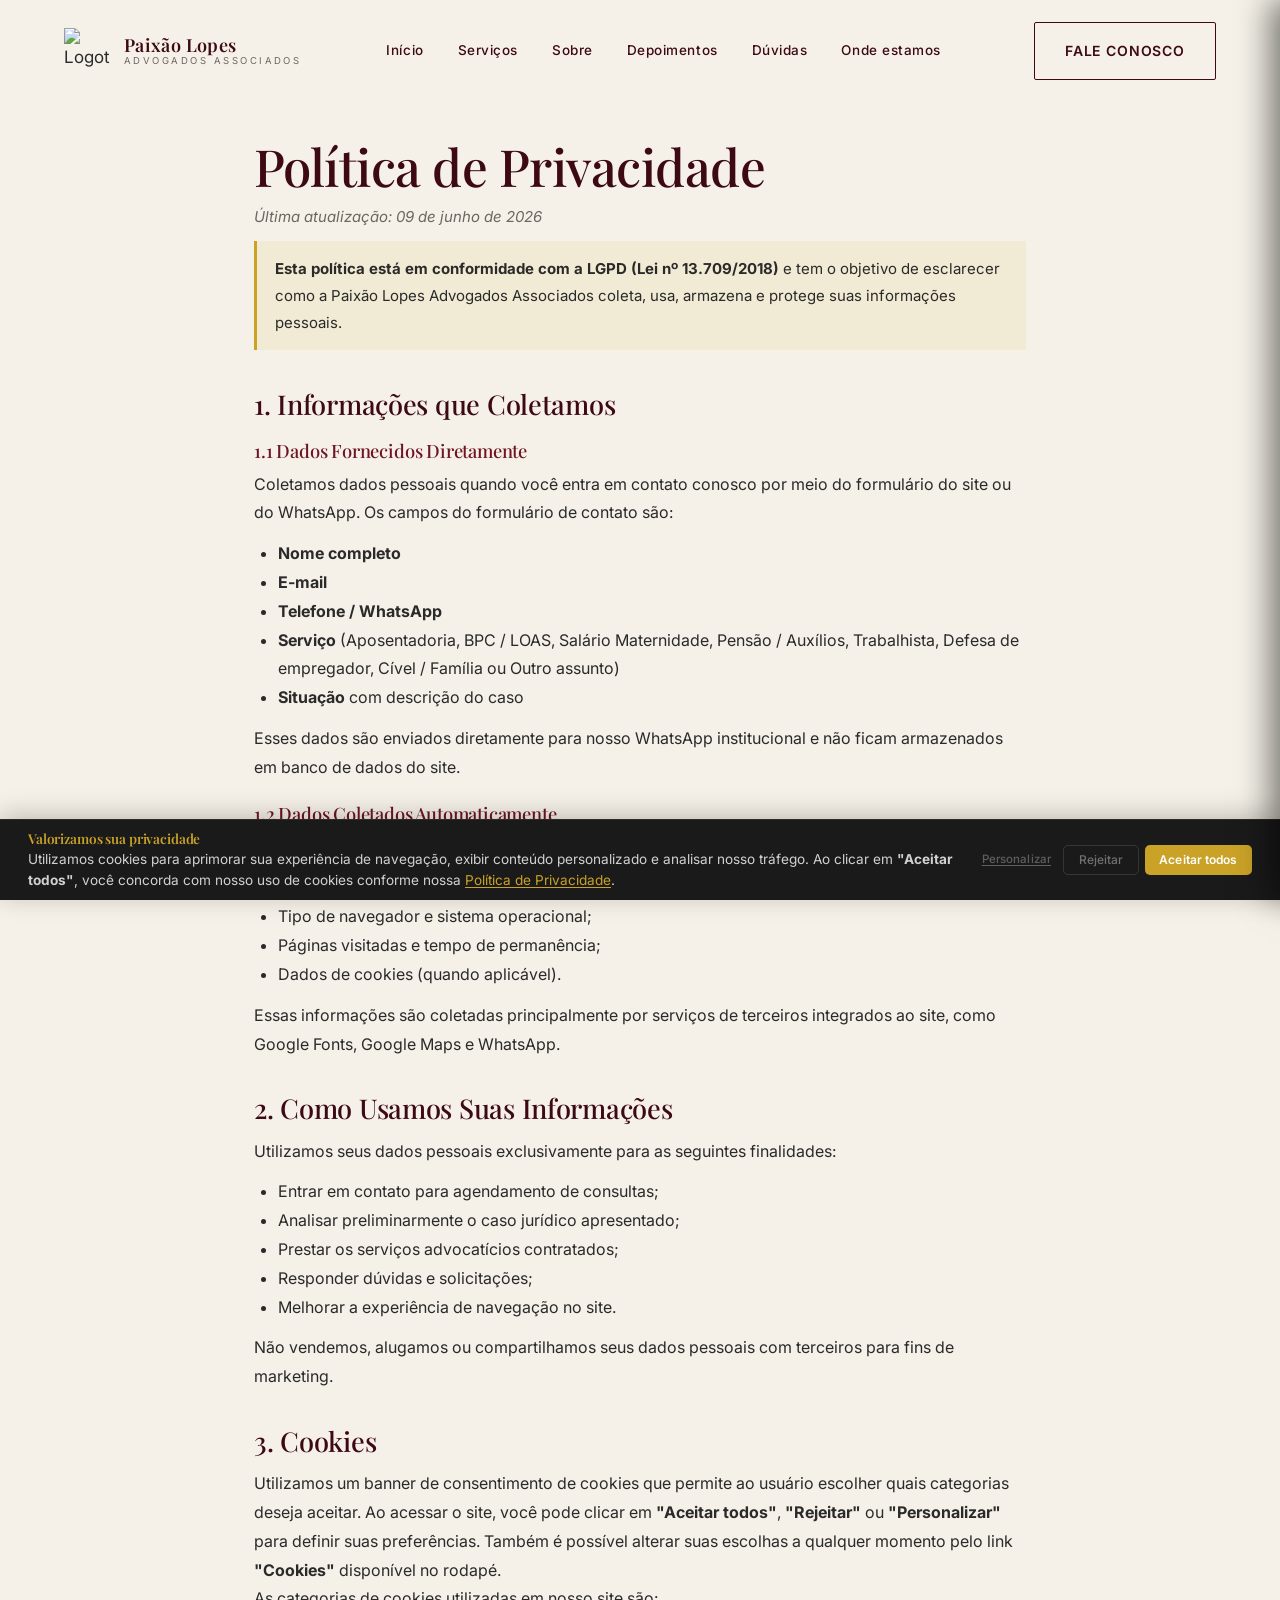
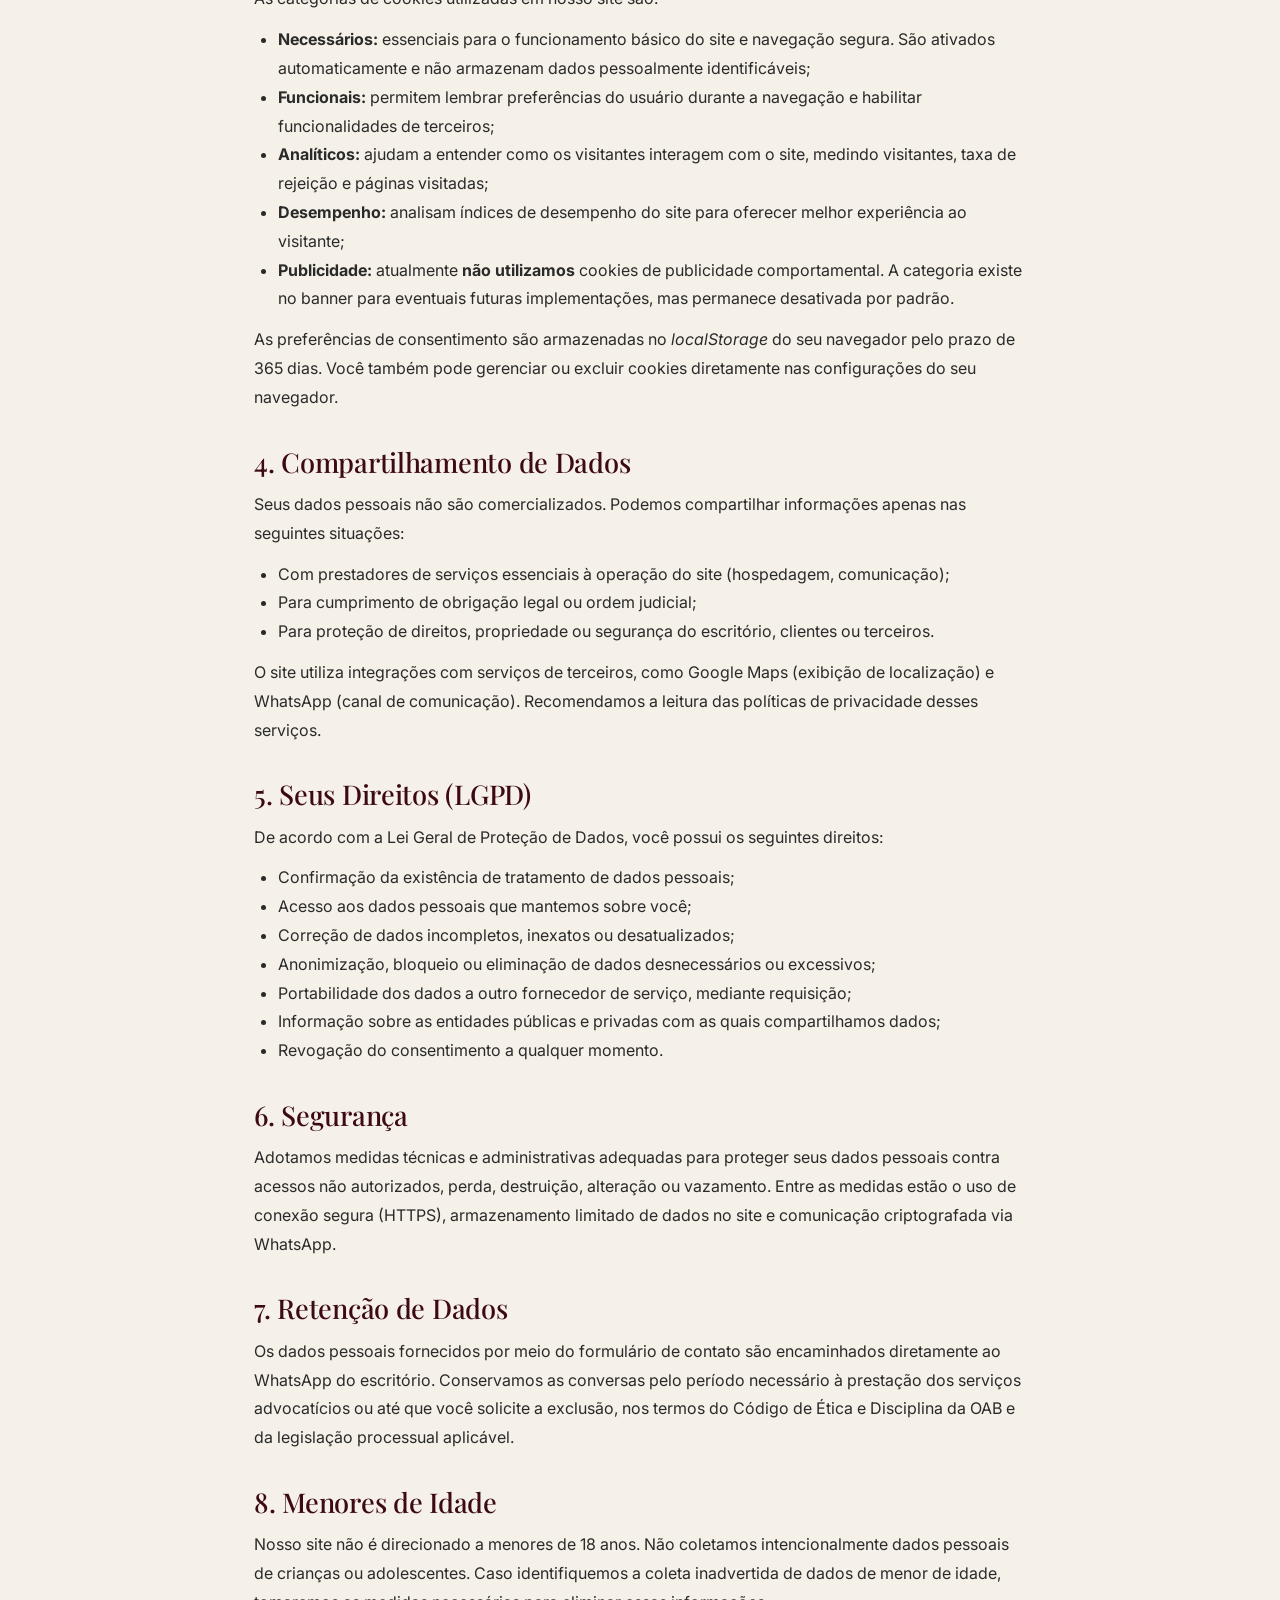
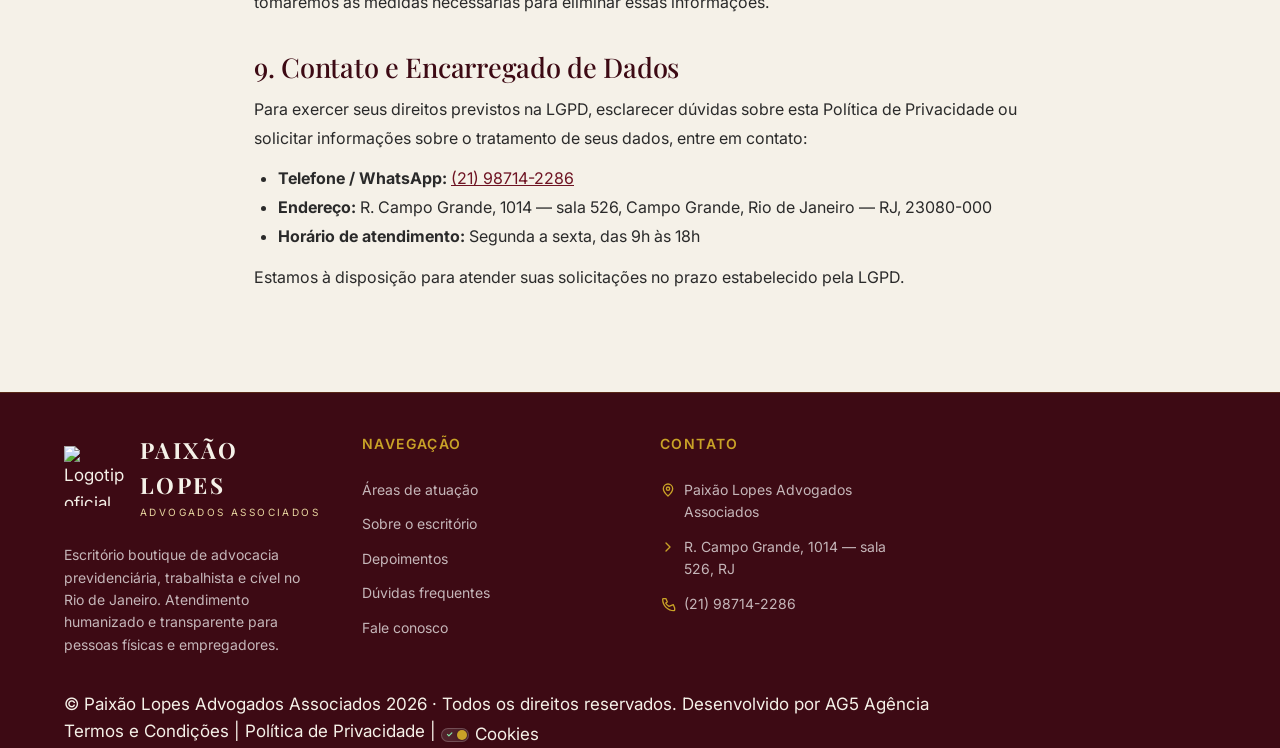
==== politica-de-privacidade.html @ 95a35651 "fix: aj" ====
<!DOCTYPE html>
<html lang="pt-BR">
<head>
<meta charset="UTF-8" />
<meta name="viewport" content="width=device-width, initial-scale=1.0" />
<title>Política de Privacidade — Paixão Lopes Advogados Associados</title>
<meta name="description" content="Política de Privacidade do site Paixão Lopes Advogados Associados. Conformidade com a LGPD." />
<link rel="icon" type="image/x-icon" href="assets/favicon-paixao-lopes-advogados.ico" />
<link rel="preconnect" href="https://fonts.googleapis.com" />
<link rel="preconnect" href="https://fonts.gstatic.com" crossorigin />
<link href="https://fonts.googleapis.com/css2?family=Playfair+Display:ital,wght@0,400;0,500;0,600;0,700;1,400;1,500;1,600&family=Inter:wght@400;500;600;700&display=swap" rel="stylesheet" />
<link rel="stylesheet" href="style.css" />
<link rel="stylesheet" href="cookie-banner.css" />
<style>
  .legal-main { max-width: 900px; margin: 140px auto 100px; padding: 0 var(--gut); }
  .legal-main h1 { font-size: clamp(2rem, 4.4vw, 3.2rem); color: var(--bordo-escuro); margin-bottom: 12px; }
  .legal-main .last-update { font-size: 15px; color: var(--grafite-50); font-style: italic; margin-bottom: 12px; display: block; }
  .legal-main .lgpd-notice { background: rgba(201,162,39,.10); border-left: 3px solid var(--ouro); padding: 14px 18px; margin-bottom: 40px; font-size: 15px; color: var(--grafite); }
  .legal-main section { margin-bottom: 36px; }
  .legal-main h2 { font-size: clamp(1.3rem, 2.4vw, 1.7rem); color: var(--bordo-escuro); margin-bottom: 14px; }
  .legal-main h3 { font-size: 1.15rem; color: var(--bordo); margin: 22px 0 10px; }
  .legal-main p, .legal-main li { font-size: 16px; line-height: 1.8; color: var(--grafite); }
  .legal-main ul { list-style: disc; padding-left: 24px; margin: 12px 0; }
  .legal-main a { color: var(--bordo); text-decoration: underline; }
  .legal-main a:hover { color: var(--ouro); }
  @media (max-width: 760px) { .legal-main { margin-top: 120px; margin-bottom: 70px; } }
</style>
</head>
<body id="topo">

<!-- ============ NAVBAR ============ -->
<header class="nav scrolled" id="nav">
  <a class="nav__brand" href="index.html#topo" aria-label="Paixão Lopes — início">
    <img src="assets/logo-paixao-lopes-advogados-desktop.webp" alt="Logotipo oficial redondo da Paixão Lopes Advogados Associados com a balança da justiça e as iniciais PL" />
    <span class="nav__brand-txt">
      <b>Paixão Lopes</b>
      <span>Advogados Associados</span>
    </span>
  </a>
  <nav class="nav__links" aria-label="Navegação principal">
    <a href="index.html#inicio">Início</a>
    <a href="index.html#servicos">Serviços</a>
    <a href="index.html#sobre">Sobre</a>
    <a href="index.html#depoimentos">Depoimentos</a>
    <a href="index.html#faq">Dúvidas</a>
    <a href="index.html#localizacao">Onde estamos</a>
  </nav>
  <a class="btn btn-outline nav__cta" href="index.html#contato">Fale conosco</a>
  <button class="nav__burger" id="burger" aria-label="Abrir menu" aria-expanded="false">
    <span></span><span></span><span></span>
  </button>
</header>

<!-- mobile panel -->
<div class="drawer-overlay" id="drawerOverlay"></div>
<div class="drawer" id="drawer">
  <div class="drawer__header">
    <div class="drawer__brand">
      <img src="assets/logo-paixao-lopes-advogados-mobile.webp" alt="Brasão oficial redondo da Paixão Lopes Advogados" />
      <span><b>Paixão Lopes</b></span>
    </div>
    <button class="drawer__close" id="drawerClose" aria-label="Fechar menu">
      <svg viewBox="0 0 24 24" width="24" height="24" fill="none" stroke="currentColor" stroke-width="2">
        <path d="M18 6 6 18M6 6l12 12" stroke-linecap="round" stroke-linejoin="round"/>
      </svg>
    </button>
  </div>
  <nav class="drawer__nav" aria-label="Navegação móvel">
    <a href="index.html#inicio">Início</a>
    <a href="index.html#servicos">Serviços</a>
    <a href="index.html#sobre">Sobre</a>
    <a href="index.html#depoimentos">Depoimentos</a>
    <a href="index.html#faq">Dúvidas</a>
    <a href="index.html#localizacao">Onde estamos</a>
    <a class="btn btn-gold drawer__cta" href="index.html#contato">Fale conosco</a>
  </nav>
</div>

<main class="legal-main">
  <h1>Política de Privacidade</h1>
  <span class="last-update">Última atualização: 09 de junho de 2026</span>
  <p class="lgpd-notice"><strong>Esta política está em conformidade com a LGPD (Lei nº 13.709/2018)</strong> e tem o objetivo de esclarecer como a Paixão Lopes Advogados Associados coleta, usa, armazena e protege suas informações pessoais.</p>

  <section>
    <h2>1. Informações que Coletamos</h2>
    <h3>1.1 Dados Fornecidos Diretamente</h3>
    <p>Coletamos dados pessoais quando você entra em contato conosco por meio do formulário do site ou do WhatsApp. Os campos do formulário de contato são:</p>
    <ul>
      <li><strong>Nome completo</strong></li>
      <li><strong>E-mail</strong></li>
      <li><strong>Telefone / WhatsApp</strong></li>
      <li><strong>Serviço</strong> (Aposentadoria, BPC / LOAS, Salário Maternidade, Pensão / Auxílios, Trabalhista, Defesa de empregador, Cível / Família ou Outro assunto)</li>
      <li><strong>Situação</strong> com descrição do caso</li>
    </ul>
    <p>Esses dados são enviados diretamente para nosso WhatsApp institucional e não ficam armazenados em banco de dados do site.</p>

    <h3>1.2 Dados Coletados Automaticamente</h3>
    <p>Durante a navegação, podem ser coletados automaticamente:</p>
    <ul>
      <li>Endereço IP;</li>
      <li>Tipo de navegador e sistema operacional;</li>
      <li>Páginas visitadas e tempo de permanência;</li>
      <li>Dados de cookies (quando aplicável).</li>
    </ul>
    <p>Essas informações são coletadas principalmente por serviços de terceiros integrados ao site, como Google Fonts, Google Maps e WhatsApp.</p>
  </section>

  <section>
    <h2>2. Como Usamos Suas Informações</h2>
    <p>Utilizamos seus dados pessoais exclusivamente para as seguintes finalidades:</p>
    <ul>
      <li>Entrar em contato para agendamento de consultas;</li>
      <li>Analisar preliminarmente o caso jurídico apresentado;</li>
      <li>Prestar os serviços advocatícios contratados;</li>
      <li>Responder dúvidas e solicitações;</li>
      <li>Melhorar a experiência de navegação no site.</li>
    </ul>
    <p>Não vendemos, alugamos ou compartilhamos seus dados pessoais com terceiros para fins de marketing.</p>
  </section>

  <section>
    <h2>3. Cookies</h2>
    <p>Utilizamos um banner de consentimento de cookies que permite ao usuário escolher quais categorias deseja aceitar. Ao acessar o site, você pode clicar em <strong>"Aceitar todos"</strong>, <strong>"Rejeitar"</strong> ou <strong>"Personalizar"</strong> para definir suas preferências. Também é possível alterar suas escolhas a qualquer momento pelo link <strong>"Cookies"</strong> disponível no rodapé.</p>
    <p>As categorias de cookies utilizadas em nosso site são:</p>
    <ul>
      <li><strong>Necessários:</strong> essenciais para o funcionamento básico do site e navegação segura. São ativados automaticamente e não armazenam dados pessoalmente identificáveis;</li>
      <li><strong>Funcionais:</strong> permitem lembrar preferências do usuário durante a navegação e habilitar funcionalidades de terceiros;</li>
      <li><strong>Analíticos:</strong> ajudam a entender como os visitantes interagem com o site, medindo visitantes, taxa de rejeição e páginas visitadas;</li>
      <li><strong>Desempenho:</strong> analisam índices de desempenho do site para oferecer melhor experiência ao visitante;</li>
      <li><strong>Publicidade:</strong> atualmente <strong>não utilizamos</strong> cookies de publicidade comportamental. A categoria existe no banner para eventuais futuras implementações, mas permanece desativada por padrão.</li>
    </ul>
    <p>As preferências de consentimento são armazenadas no <em>localStorage</em> do seu navegador pelo prazo de 365 dias. Você também pode gerenciar ou excluir cookies diretamente nas configurações do seu navegador.</p>
  </section>

  <section>
    <h2>4. Compartilhamento de Dados</h2>
    <p>Seus dados pessoais não são comercializados. Podemos compartilhar informações apenas nas seguintes situações:</p>
    <ul>
      <li>Com prestadores de serviços essenciais à operação do site (hospedagem, comunicação);</li>
      <li>Para cumprimento de obrigação legal ou ordem judicial;</li>
      <li>Para proteção de direitos, propriedade ou segurança do escritório, clientes ou terceiros.</li>
    </ul>
    <p>O site utiliza integrações com serviços de terceiros, como Google Maps (exibição de localização) e WhatsApp (canal de comunicação). Recomendamos a leitura das políticas de privacidade desses serviços.</p>
  </section>

  <section>
    <h2>5. Seus Direitos (LGPD)</h2>
    <p>De acordo com a Lei Geral de Proteção de Dados, você possui os seguintes direitos:</p>
    <ul>
      <li>Confirmação da existência de tratamento de dados pessoais;</li>
      <li>Acesso aos dados pessoais que mantemos sobre você;</li>
      <li>Correção de dados incompletos, inexatos ou desatualizados;</li>
      <li>Anonimização, bloqueio ou eliminação de dados desnecessários ou excessivos;</li>
      <li>Portabilidade dos dados a outro fornecedor de serviço, mediante requisição;</li>
      <li>Informação sobre as entidades públicas e privadas com as quais compartilhamos dados;</li>
      <li>Revogação do consentimento a qualquer momento.</li>
    </ul>
  </section>

  <section>
    <h2>6. Segurança</h2>
    <p>Adotamos medidas técnicas e administrativas adequadas para proteger seus dados pessoais contra acessos não autorizados, perda, destruição, alteração ou vazamento. Entre as medidas estão o uso de conexão segura (HTTPS), armazenamento limitado de dados no site e comunicação criptografada via WhatsApp.</p>
  </section>

  <section>
    <h2>7. Retenção de Dados</h2>
    <p>Os dados pessoais fornecidos por meio do formulário de contato são encaminhados diretamente ao WhatsApp do escritório. Conservamos as conversas pelo período necessário à prestação dos serviços advocatícios ou até que você solicite a exclusão, nos termos do Código de Ética e Disciplina da OAB e da legislação processual aplicável.</p>
  </section>

  <section>
    <h2>8. Menores de Idade</h2>
    <p>Nosso site não é direcionado a menores de 18 anos. Não coletamos intencionalmente dados pessoais de crianças ou adolescentes. Caso identifiquemos a coleta inadvertida de dados de menor de idade, tomaremos as medidas necessárias para eliminar essas informações.</p>
  </section>

  <section>
    <h2>9. Contato e Encarregado de Dados</h2>
    <p>Para exercer seus direitos previstos na LGPD, esclarecer dúvidas sobre esta Política de Privacidade ou solicitar informações sobre o tratamento de seus dados, entre em contato:</p>
    <ul>
      <li><strong>Telefone / WhatsApp:</strong> <a href="tel:+5521987142286">(21) 98714-2286</a></li>
      <li><strong>Endereço:</strong> R. Campo Grande, 1014 — sala 526, Campo Grande, Rio de Janeiro — RJ, 23080-000</li>
      <li><strong>Horário de atendimento:</strong> Segunda a sexta, das 9h às 18h</li>
    </ul>
    <p>Estamos à disposição para atender suas solicitações no prazo estabelecido pela LGPD.</p>
  </section>
</main>

<!-- ============ RODAPÉ ============ -->
<footer class="foot" id="rodape">
  <div class="wrap">
    <div class="foot__top">
      <div class="foot__about">
        <a class="foot__brand" href="https://share.google/LCn8cSXzbrbcLTiIs" target="_blank" rel="noopener">
          <img src="assets/logo-paixao-lopes-advogados-desktop.webp" alt="Logotipo oficial redondo da Paixão Lopes Advogados Associados" />
          <span><b>Paixão Lopes</b><span>Advogados Associados</span></span>
        </a>
        <p>Escritório boutique de advocacia previdenciária, trabalhista e cível no Rio de Janeiro. Atendimento humanizado e transparente para pessoas físicas e empregadores.</p>
      </div>
      <div class="foot__col">
        <h4>Navegação</h4>
        <ul>
          <li><a href="index.html#servicos">Áreas de atuação</a></li>
          <li><a href="index.html#sobre">Sobre o escritório</a></li>
          <li><a href="index.html#depoimentos">Depoimentos</a></li>
          <li><a href="index.html#faq">Dúvidas frequentes</a></li>
          <li><a href="index.html#contato">Fale conosco</a></li>
        </ul>
      </div>
      <div class="foot__col">
        <h4>Contato</h4>
        <ul>
          <li><a href="https://share.google/LCn8cSXzbrbcLTiIs" target="_blank" rel="noopener">
            <svg viewBox="0 0 24 24" fill="none" stroke="currentColor" stroke-width="2"><path d="M12 21s-7-6.4-7-11a7 7 0 0 1 14 0c0 4.6-7 11-7 11z" stroke-linejoin="round"/><circle cx="12" cy="10" r="2.5"/></svg>
            Paixão Lopes Advogados Associados</a></li>
          <li><a href="https://www.google.com/maps/dir//Paix%C3%A3o+Lopes+Advogados+Associados+-+R.+Campo+Grande,+1014+-+sala+526+-+Campo+Grande,+Rio+de+Janeiro+-+RJ,+23080-000/@-22.9015764,-43.5594576,18z" target="_blank" rel="noopener">
            <svg viewBox="0 0 24 24" fill="none" stroke="currentColor" stroke-width="2"><path d="M9 18l6-6-6-6" stroke-linecap="round" stroke-linejoin="round"/></svg>
            R. Campo Grande, 1014 — sala 526, RJ</a></li>
          <li><a href="https://wa.me/5521987142286" target="_blank" rel="noopener">
            <svg viewBox="0 0 24 24" fill="none" stroke="currentColor" stroke-width="2"><path d="M5 4h4l2 5-2.5 1.5a11 11 0 0 0 5 5L20 13l2 5v3a1 1 0 0 1-1 1A17 17 0 0 1 4 5a1 1 0 0 1 1-1z" stroke-linejoin="round"/></svg>
            (21) 98714-2286</a></li>
        </ul>
      </div>
    </div>
    <div class="foot__credits">
      <span>© Paixão Lopes Advogados Associados 2026 · Todos os direitos reservados.</span>
      <span>Desenvolvido por <a href="https://www.ag5agencia.com.br" target="_blank" rel="noopener">AG5 Agência</a></span>
    </div>
    <div class="foot__legal">
      <a href="termos-e-condicoes.html">Termos e Condições</a>
      <span>|</span>
      <a href="politica-de-privacidade.html">Política de Privacidade</a>
      <span>|</span>
      <a href="#" id="ck-prefs-link" style="text-decoration:none; color:inherit; display:inline-flex; align-items:center; gap:6px;">
        <span id="cookie-toggle" style="display:inline-flex; align-items:center; width:28px; height:14px; background:rgba(255,255,255,0.1); border-radius:10px; padding:2px; border:1px solid rgba(255,255,255,0.2); position:relative; font-size:8px; font-weight:bold;">
          <span style="color:#86EFAC; margin-left:2px;">✓</span>
          <span style="color:#FCA5A5; margin-left:auto; margin-right:2px;">✕</span>
          <span id="cookie-toggle-dot" style="position:absolute; left:15px; width:10px; height:10px; background:#C9A227; border-radius:50%; box-shadow:0 0 5px rgba(0,0,0,0.3); transition:left 0.2s ease, background 0.2s ease;"></span>
        </span>
        Cookies
      </a>
    </div>
  </div>
</footer>


<!-- ========== BANNER DE ACEITE ========== -->
<div id="ck-banner" class="ck-banner" role="dialog" aria-modal="true" aria-label="Aviso de cookies" aria-live="polite" aria-hidden="true">
    <div class="ck-banner__inner">
        <div class="ck-banner__content">
            <h2 class="ck-banner__title">Valorizamos sua privacidade</h2>
            <p class="ck-banner__text">
                Utilizamos cookies para aprimorar sua experiência de navegação, exibir conteúdo
                personalizado e analisar nosso tráfego. Ao clicar em <strong>"Aceitar todos"</strong>,
                você concorda com nosso uso de cookies conforme nossa
                <a href="politica-de-privacidade.html" class="ck-banner__link">Política de Privacidade</a>.
            </p>
        </div>
        <div class="ck-banner__actions">
            <button id="ck-customize" class="ck-btn ck-btn--ghost">Personalizar</button>
            <button id="ck-reject" class="ck-btn ck-btn--outline">Rejeitar</button>
            <button id="ck-accept-all" class="ck-btn ck-btn--primary">Aceitar todos</button>
        </div>
    </div>
</div>

<!-- ========== MODAL DE PERSONALIZAÇÃO ========== -->
<div id="ck-modal" class="ck-modal" role="dialog" aria-modal="true" aria-label="Personalizar preferências de cookies" aria-hidden="true">
    <div class="ck-modal__overlay" id="ck-modal-overlay"></div>
    <div class="ck-modal__box">
        <div class="ck-modal__header">
            <h2 class="ck-modal__title">Personalizar preferências de consentimento</h2>
            <button class="ck-modal__close" id="ck-modal-close" aria-label="Fechar modal">
                <svg width="18" height="18" viewBox="0 0 24 24" fill="none" aria-hidden="true">
                    <path d="M18 6L6 18M6 6l12 12" stroke="currentColor" stroke-width="2" stroke-linecap="round" stroke-linejoin="round" />
                </svg>
            </button>
        </div>
        <div class="ck-modal__body">
            <p class="ck-modal__intro">
                Utilizamos cookies para ajudar você a navegar com eficiência e executar certas funções.
                Os cookies classificados como <strong>"Necessário"</strong> são essenciais para o
                funcionamento básico do site e não podem ser desativados.
            </p>
            <div class="ck-category"><div class="ck-category__header"><div class="ck-category__info"><h3 class="ck-category__name">Necessário</h3><p class="ck-category__desc">Essenciais para o funcionamento do site. Não armazenam dados pessoalmente identificáveis.</p></div><span class="ck-category__badge">Sempre ativo</span></div></div>
            <div class="ck-category"><div class="ck-category__header"><div class="ck-category__info"><h3 class="ck-category__name">Funcional</h3><p class="ck-category__desc">Ajudam a executar funcionalidades como compartilhamento em mídia social e recursos de terceiros.</p></div><label class="ck-toggle" aria-label="Ativar cookies funcionais"><input type="checkbox" id="ck-functional" name="functional"><span class="ck-toggle__slider"></span></label></div></div>
            <div class="ck-category"><div class="ck-category__header"><div class="ck-category__info"><h3 class="ck-category__name">Analítico</h3><p class="ck-category__desc">Usados para entender como os visitantes interagem com o site.</p></div><label class="ck-toggle" aria-label="Ativar cookies analíticos"><input type="checkbox" id="ck-analytics" name="analytics"><span class="ck-toggle__slider"></span></label></div></div>
            <div class="ck-category"><div class="ck-category__header"><div class="ck-category__info"><h3 class="ck-category__name">Desempenho</h3><p class="ck-category__desc">Analisam índices de desempenho do site para oferecer melhor experiência ao visitante.</p></div><label class="ck-toggle" aria-label="Ativar cookies de desempenho"><input type="checkbox" id="ck-performance" name="performance"><span class="ck-toggle__slider"></span></label></div></div>
            <div class="ck-category"><div class="ck-category__header"><div class="ck-category__info"><h3 class="ck-category__name">Publicidade</h3><p class="ck-category__desc">Entregam anúncios personalizados com base nas páginas visitadas anteriormente.</p></div><label class="ck-toggle" aria-label="Ativar cookies de publicidade"><input type="checkbox" id="ck-advertising" name="advertising"><span class="ck-toggle__slider"></span></label></div></div>
        </div>
        <div class="ck-modal__footer">
            <button id="ck-modal-reject" class="ck-btn ck-btn--outline">Rejeitar</button>
            <button id="ck-modal-save" class="ck-btn ck-btn--ghost">Salvar Preferências</button>
            <button id="ck-modal-accept-all" class="ck-btn ck-btn--primary">Aceitar todos</button>
        </div>
    </div>
</div>
<button id="ck-prefs-btn" class="ck-prefs-btn" aria-label="Preferências de cookies" style="display:none;">Cookies</button>
<script src="script.js"></script>
<script src="cookie-banner.js" defer></script>
</body>
</html>
---- style.css ----
/* ============================================================
   PAIXÃO LOPES ADVOGADOS ASSOCIADOS
   Editorial Heráldico Jurídico — sistema visual
   ============================================================ */

:root {
  /* — Cores da marca (derivadas da logo) — */
  --bordo:        #6E1423;
  --bordo-escuro: #3D0A14;
  --bordo-2:      #561019;
  --ouro:         #C9A227;
  --ouro-claro:   #E8D6A0;
  --champagne:    #EFE3BF;
  --marfim:       #F5F1E8;
  --marfim-2:     #FBF8F1;
  --grafite:      #2A2A2A;
  --grafite-50:   #6b6760;

  /* — Tipografia — */
  --serif: "Playfair Display", Georgia, "Times New Roman", serif;
  --sans:  "Inter", system-ui, -apple-system, sans-serif;

  /* — Espaçamento — */
  --sp-1: 8px;
  --sp-2: 16px;
  --sp-3: 24px;
  --sp-4: 40px;
  --sp-5: 64px;
  --sp-6: 96px;
  --sp-7: 140px;

  --maxw: 1280px;
  --gut: clamp(20px, 5vw, 72px);

  --ease: cubic-bezier(0.16, 1, 0.3, 1);
  --ease-2: cubic-bezier(0.25, 0.46, 0.45, 0.94);

  --radius: 2px;
}

/* ============================================================
   RESET
   ============================================================ */
*, *::before, *::after { box-sizing: border-box; }
* { margin: 0; padding: 0; }
html { scroll-behavior: smooth; -webkit-text-size-adjust: 100%; }
@media (prefers-reduced-motion: reduce) {
  html { scroll-behavior: auto; }
  *, *::before, *::after {
    animation-duration: .001ms !important;
    animation-iteration-count: 1 !important;
    transition-duration: .001ms !important;
  }
}

body {
  font-family: var(--sans);
  background: var(--marfim);
  color: var(--grafite);
  line-height: 1.6;
  font-size: 17px;
  -webkit-font-smoothing: antialiased;
  text-rendering: optimizeLegibility;
  overflow-x: hidden;
}

img { display: block; max-width: 100%; }
a { color: inherit; text-decoration: none; }
button { font-family: inherit; cursor: pointer; border: none; background: none; }
ul { list-style: none; }

/* ============================================================
   HELPERS
   ============================================================ */
.wrap { width: 100%; max-width: var(--maxw); margin: 0 auto; padding-inline: var(--gut); }

.eyebrow {
  font-family: var(--sans);
  font-size: 12.5px;
  font-weight: 600;
  letter-spacing: .28em;
  text-transform: uppercase;
  color: var(--ouro);
  display: inline-flex;
  align-items: center;
  gap: 14px;
}
.eyebrow::before {
  content: "";
  width: 34px; height: 1px;
  background: var(--ouro);
  display: inline-block;
}
.eyebrow.center::before { display: none; }

h1, h2, h3 { font-family: var(--serif); font-weight: 500; line-height: 1.04; letter-spacing: -0.01em; }

.section-title {
  font-size: clamp(2.1rem, 5vw, 3.6rem);
  line-height: 1.06;
  color: var(--bordo-escuro);
  text-wrap: balance;
}
.section-title em { font-style: italic; color: var(--bordo); }

/* gold hairline divider */
.rule { height: 1px; background: linear-gradient(90deg, var(--ouro), transparent); width: 100%; }

/* reveal animation base */
.reveal { opacity: 0; transform: translateY(34px); transition: opacity .8s var(--ease), transform .8s var(--ease); will-change: transform, opacity; }
.reveal.in { opacity: 1; transform: none; }
.reveal.d1 { transition-delay: .08s; }
.reveal.d2 { transition-delay: .16s; }
.reveal.d3 { transition-delay: .24s; }
.reveal.d4 { transition-delay: .32s; }

/* ============================================================
   BUTTONS
   ============================================================ */
.btn {
  display: inline-flex; align-items: center; gap: 10px;
  font-family: var(--sans); font-size: 14px; font-weight: 600;
  letter-spacing: .06em; text-transform: uppercase;
  padding: 17px 30px;
  border-radius: var(--radius);
  transition: transform .35s var(--ease), background .35s var(--ease), color .35s var(--ease), box-shadow .35s var(--ease);
  position: relative;
}
.btn svg { width: 16px; height: 16px; flex: none; }
.btn-primary { background: var(--bordo); color: var(--marfim); box-shadow: 0 10px 28px -16px rgba(110,20,35,.7); }
.btn-primary:hover { background: var(--bordo-escuro); transform: translateY(-3px); box-shadow: 0 18px 38px -16px rgba(110,20,35,.8); }
.btn-gold { background: var(--ouro); color: var(--bordo-escuro); }
.btn-gold:hover { background: var(--ouro-claro); transform: translateY(-3px); }
.btn-outline { border: 1px solid currentColor; color: var(--bordo-escuro); }
.btn-outline:hover { background: var(--bordo-escuro); color: var(--marfim); border-color: var(--bordo-escuro); transform: translateY(-3px); }
.btn-ghost-light { border: 1px solid rgba(245,241,232,.4); color: var(--marfim); }
.btn-ghost-light:hover { background: var(--marfim); color: var(--bordo-escuro); transform: translateY(-3px); }
.btn-wa { background: #1faa55; color: #fff; }
.btn-wa:hover { background: #17924a; transform: translateY(-3px); }

/* ============================================================
   NAVBAR
   ============================================================ */
.nav {
  position: fixed; inset: 0 0 auto 0; z-index: 100;
  display: flex; align-items: center; justify-content: space-between;
  padding: 22px var(--gut);
  transition: background .45s var(--ease), padding .45s var(--ease), box-shadow .45s var(--ease);
}
.nav.scrolled {
  background: rgba(61,10,20,.96);
  backdrop-filter: blur(10px);
  padding: 14px var(--gut);
  box-shadow: 0 12px 40px -22px rgba(0,0,0,.8);
}
.nav__brand { display: flex; align-items: center; gap: 14px; z-index: 2; }
.nav__brand img { width: 46px; height: 46px; transition: width .4s var(--ease), height .4s var(--ease); }
.nav.scrolled .nav__brand img { width: 40px; height: 40px; }
.nav__brand-txt { display: flex; flex-direction: column; line-height: 1.1; }
.nav__brand-txt b { font-family: var(--serif); font-size: 18px; font-weight: 600; letter-spacing: .02em; color: var(--bordo-escuro); transition: color .45s; }
.nav__brand-txt span { font-size: 9.5px; letter-spacing: .26em; text-transform: uppercase; color: var(--grafite-50); transition: color .45s; }
.nav.scrolled .nav__brand-txt b { color: var(--marfim); }
.nav.scrolled .nav__brand-txt span { color: var(--ouro-claro); }

.nav__links { display: flex; align-items: center; gap: 34px; }
.nav__links a {
  font-size: 13.5px; font-weight: 500; letter-spacing: .04em;
  color: var(--bordo-escuro); position: relative; padding: 4px 0;
  transition: color .4s;
}
.nav.scrolled .nav__links a { color: var(--marfim); }
.nav__links a::after {
  content: ""; position: absolute; left: 0; bottom: 0; height: 1.5px; width: 0;
  background: var(--ouro); transition: width .4s var(--ease);
}
.nav__links a:hover::after, .nav__links a.active::after { width: 100%; }
.nav__links a:hover { color: var(--ouro); }
.nav.scrolled .nav__links a:hover { color: var(--ouro); }

.nav__cta { margin-left: 8px; }
.nav.scrolled .btn-outline { color: var(--marfim); }

.nav__burger { display: none; flex-direction: column; gap: 5px; z-index: 2; width: 34px; height: 34px; align-items: center; justify-content: center; }
.nav__burger span { width: 24px; height: 2px; background: var(--bordo-escuro); transition: all .35s var(--ease); }
.nav.scrolled .nav__burger span { background: var(--marfim); }
.nav.menu-open .nav__burger span { background: var(--marfim); }
.nav.menu-open .nav__burger span:nth-child(1) { transform: translateY(7px) rotate(45deg); }
.nav.menu-open .nav__burger span:nth-child(2) { opacity: 0; }
.nav.menu-open .nav__burger span:nth-child(3) { transform: translateY(-7px) rotate(-45deg); }

/* ============================================================
   HERO — Editorial
   ============================================================ */
.hero {
  position: relative; min-height: 100svh;
  display: flex; flex-direction: column; justify-content: center;
  padding: 120px var(--gut) 90px;
  background:
    radial-gradient(1100px 700px at 88% -5%, rgba(201,162,39,.10), transparent 60%),
    var(--marfim);
  overflow: hidden;
}
.hero__grain { position: absolute; inset: 0; pointer-events: none; opacity: .5;
  background-image: url("data:image/svg+xml,%3Csvg xmlns='http://www.w3.org/2000/svg' width='160' height='160'%3E%3Cfilter id='n'%3E%3CfeTurbulence type='fractalNoise' baseFrequency='.85' numOctaves='2'/%3E%3C/filter%3E%3Crect width='100%25' height='100%25' filter='url(%23n)' opacity='.035'/%3E%3C/svg%3E"); }
.hero__seal {
  position: absolute; right: clamp(20px, 6vw, 80px); top: 52%; transform: translateY(-50%);
  width: clamp(220px, 32vw, 420px); aspect-ratio: 1; opacity: .96;
  filter: drop-shadow(0 40px 80px rgba(61,10,20,.35));
  pointer-events: none;
}
.hero__seal img { width: 100%; }
.hero__seal-ring { position: absolute; inset: -6%; border: 1px solid rgba(201,162,39,.45); border-radius: 50%; }
.hero__seal-ring.r2 { inset: -13%; border-color: rgba(201,162,39,.22); }

.hero__inner { position: relative; z-index: 3; max-width: 900px; }
.hero__kicker { margin-bottom: 22px; }
.hero h1 {
  font-size: clamp(3rem, 6.6vw, 7.4rem);
  line-height: 1.03;
  color: var(--bordo-escuro);
  letter-spacing: -0.02em;
}
.hero h1 .line { display: block; overflow: hidden; }
.hero h1 .line > span { display: block; transform: translateY(105%); transition: transform 0.9s var(--ease); }
.hero.loaded h1 .line > span { transform: translateY(0); }
.hero h1 .line:nth-child(2) > span { transition-delay: .12s; }
.hero h1 .line:nth-child(3) > span { transition-delay: .24s; }
.hero h1 em { font-style: italic; color: var(--bordo); position: relative; }
.hero h1 .accent { color: var(--ouro); }

.hero__sub {
  max-width: 560px; margin-top: 24px; font-size: 17.5px; line-height: 1.55; color: var(--grafite);
  opacity: 0; transform: translateY(20px); transition: all .8s var(--ease) .5s;
}
.hero.loaded .hero__sub { opacity: 1; transform: none; }
.hero__actions { display: flex; flex-wrap: wrap; gap: 14px; margin-top: 30px;
  opacity: 0; transform: translateY(20px); transition: all .8s var(--ease) .62s; }
.hero.loaded .hero__actions { opacity: 1; transform: none; }

.hero__meta {
  position: absolute; left: var(--gut); bottom: 28px; z-index: 3;
  display: flex; align-items: center; gap: 26px; flex-wrap: wrap;
  opacity: 0; transition: opacity 1s var(--ease) .9s;
}
.hero.loaded .hero__meta { opacity: 1; }
.hero__meta .stars { color: var(--ouro); letter-spacing: 2px; font-size: 14px; }
.hero__meta small { font-size: 12.5px; letter-spacing: .04em; color: var(--grafite-50); }
.hero__meta b { color: var(--bordo-escuro); }
.hero__scroll { display: flex; align-items: center; gap: 10px; font-size: 11px; letter-spacing: .24em; text-transform: uppercase; color: var(--grafite-50); }
.hero__scroll i { width: 1px; height: 30px; background: var(--ouro); display: block; transform-origin: top; animation: scrolldown 1.9s var(--ease) infinite; }
@keyframes scrolldown { 0% { transform: scaleY(0); } 40% { transform: scaleY(1); } 100% { transform: scaleY(0); transform-origin: bottom; } }

/* ============================================================
   MARQUEE
   ============================================================ */
.marquee { background: var(--bordo-escuro); color: var(--marfim); overflow: hidden; padding: 20px 0; border-block: 1px solid rgba(201,162,39,.25); }
.marquee__track { display: flex; gap: 0; width: max-content; animation: marquee 32s linear infinite; }
.marquee:hover .marquee__track { animation-play-state: paused; }
.marquee__track span { font-family: var(--serif); font-style: italic; font-size: clamp(1.2rem, 2.4vw, 1.9rem); padding: 0 30px; display: inline-flex; align-items: center; gap: 60px; }
.marquee__track span::after { content: "✦"; color: var(--ouro); font-style: normal; font-size: .7em; }
@keyframes marquee { to { transform: translateX(-50%); } }

/* ============================================================
   IMPACTO
   ============================================================ */
.impacto { background: var(--bordo); color: var(--marfim); padding: clamp(80px, 11vw, 150px) 0; position: relative; overflow: hidden; }
.impacto::before { content: ""; position: absolute; inset: 0; background: radial-gradient(800px 500px at 15% 120%, rgba(201,162,39,.16), transparent 60%); }
.impacto__big-quote { position: absolute; top: -.2em; left: -2vw; font-family: var(--serif); font-size: 30vw; line-height: 1; color: rgba(201,162,39,.07); pointer-events: none; }
.impacto .wrap { position: relative; }
.impacto__grid { display: grid; grid-template-columns: 1fr; gap: 40px; max-width: 1000px; }
.impacto h2 { font-size: clamp(2rem, 4.6vw, 3.7rem); line-height: 1.08; color: var(--marfim); text-wrap: balance; }
.impacto h2 em { color: var(--ouro-claro); font-style: italic; }
.impacto__lead { font-size: 19px; max-width: 620px; color: rgba(245,241,232,.82); }
.impacto__cols { display: grid; grid-template-columns: repeat(3, 1fr); gap: 30px; margin-top: 30px; border-top: 1px solid rgba(201,162,39,.3); padding-top: 44px; }
.impacto__cols .item h4 { font-family: var(--sans); font-size: 13px; font-weight: 700; letter-spacing: .14em; text-transform: uppercase; color: var(--ouro); margin-bottom: 12px; }
.impacto__cols .item p { font-size: 15.5px; color: rgba(245,241,232,.8); }

/* ============================================================
   SERVIÇOS — Numeração grande
   ============================================================ */
.servicos { padding: clamp(80px, 11vw, 150px) 0; background: var(--marfim); }
.servicos__head { display: flex; justify-content: space-between; align-items: flex-end; gap: 40px; flex-wrap: wrap; margin-bottom: 30px; }
.servicos__head p { max-width: 420px; color: var(--grafite-50); }

.svc-tabs { display: flex; flex-wrap: wrap; gap: 8px; margin: 36px 0 12px; }
.svc-tab {
  font-size: 13px; font-weight: 600; letter-spacing: .03em;
  padding: 11px 20px; border-radius: 100px; border: 1px solid rgba(110,20,35,.22);
  color: var(--bordo); transition: all .35s var(--ease);
}
.svc-tab:hover { border-color: var(--bordo); }
.svc-tab.active { background: var(--bordo); color: var(--marfim); border-color: var(--bordo); }

.svc-list { border-top: 1px solid rgba(42,42,42,.14); }
.svc-row {
  display: grid; grid-template-columns: 130px 1fr auto; align-items: center; gap: 30px;
  padding: 30px 8px; border-bottom: 1px solid rgba(42,42,42,.14);
  position: relative; transition: background .4s var(--ease), padding .4s var(--ease), opacity .35s var(--ease), transform .35s var(--ease);
  cursor: default;
}
.svc-row::before { content: ""; position: absolute; left: 0; top: 0; height: 100%; width: 0; background: var(--bordo); transition: width .4s var(--ease); }
.svc-row:hover { background: var(--marfim-2); padding-left: 26px; }
.svc-row:hover::before { width: 3px; }
.svc-row[hidden] { display: none; }
.svc-row.is-hiding { opacity: 0; transform: translateY(8px); pointer-events: none; }
.svc-num { font-family: var(--serif); font-size: clamp(2.4rem, 5vw, 4rem); line-height: 1; color: var(--ouro); font-style: italic; transition: color .4s; }
.svc-row:hover .svc-num { color: var(--bordo); }
.svc-main h3 { font-size: clamp(1.4rem, 2.6vw, 2rem); color: var(--bordo-escuro); }
.svc-main p { font-size: 15px; color: var(--grafite-50); margin-top: 6px; max-width: 560px; }
.svc-area { font-size: 11.5px; font-weight: 600; letter-spacing: .12em; text-transform: uppercase; color: var(--grafite-50); white-space: nowrap; }
.svc-arrow { color: var(--ouro); opacity: 0; transform: translateX(-8px); transition: all .4s var(--ease); }
.svc-row:hover .svc-arrow { opacity: 1; transform: none; }

.servicos__foot {
  display: flex; align-items: center; justify-content: space-between;
  gap: 24px; flex-wrap: wrap;
  margin-top: 50px; padding-top: 36px;
  border-top: 1px solid rgba(201,162,39,.35);
}
.servicos__foot p { max-width: 420px; color: var(--grafite-50); font-size: 15.5px; }
.servicos__foot .btn { flex: none; }

/* ============================================================
   CONFIANÇA — encantamento
   ============================================================ */
.confianca { background: var(--marfim-2); padding: clamp(80px, 11vw, 150px) 0; overflow: hidden; }
.confianca__grid { display: grid; grid-template-columns: 1.05fr 1fr; gap: clamp(40px, 6vw, 90px); align-items: center; }
.confianca__text h2 { margin: 22px 0 24px; }
.confianca__text p { color: var(--grafite); max-width: 480px; margin-bottom: 16px; }
.confianca__points { margin-top: 30px; display: grid; gap: 2px; }
.confianca__points li { display: flex; gap: 16px; align-items: flex-start; padding: 16px 0; border-top: 1px solid rgba(42,42,42,.12); }
.confianca__points li svg { width: 22px; height: 22px; flex: none; color: var(--ouro); margin-top: 2px; }
.confianca__points b { display: block; color: var(--bordo-escuro); font-size: 16px; }
.confianca__points span { font-size: 14.5px; color: var(--grafite-50); }

.confianca__media { position: relative; }
.confianca__media .ph-main { aspect-ratio: 4/5; border-radius: var(--radius); overflow: hidden; box-shadow: 0 40px 80px -40px rgba(61,10,20,.5); }
.confianca__media .ph-main img { width: 100%; height: 100%; object-fit: cover; }
.confianca__media .ph-sub { position: absolute; bottom: -40px; left: -40px; width: 46%; aspect-ratio: 1; border-radius: var(--radius); overflow: hidden; border: 8px solid var(--marfim-2); box-shadow: 0 30px 60px -30px rgba(61,10,20,.45); }
.confianca__media .ph-sub img { width: 100%; height: 100%; object-fit: cover; }
.confianca__media .badge-float {
  position: absolute; top: 26px; right: -22px; background: var(--bordo-escuro); color: var(--marfim);
  padding: 18px 22px; border-radius: var(--radius); text-align: center; box-shadow: 0 24px 50px -24px rgba(61,10,20,.7);
}
.confianca__media .badge-float b { font-family: var(--serif); font-size: 2.2rem; color: var(--ouro); display: block; line-height: 1; }
.confianca__media .badge-float small { font-size: 10.5px; letter-spacing: .14em; text-transform: uppercase; color: var(--ouro-claro); }

/* ============================================================
   SOBRE — foto grande + texto sobreposto + counters
   ============================================================ */
.sobre { position: relative; background: var(--bordo-escuro); color: var(--marfim); }
.sobre__hero { position: relative; min-height: 86vh; display: flex; align-items: flex-end; }
.sobre__hero img { position: absolute; inset: 0; width: 100%; height: 100%; object-fit: cover; object-position: center 22%; }
.sobre__scrim { position: absolute; inset: 0; background:
  linear-gradient(180deg, rgba(61,10,20,.55) 0%, rgba(61,10,20,.15) 40%, rgba(61,10,20,.92) 100%),
  linear-gradient(90deg, rgba(61,10,20,.65), transparent 55%); }
.sobre__hero-inner { position: relative; z-index: 2; padding: 0 var(--gut) clamp(50px, 8vw, 90px); width: 100%; }
.sobre__tag { color: var(--ouro); }
.sobre__hero h2 { font-size: clamp(2.2rem, 6vw, 4.6rem); color: var(--marfim); max-width: 14ch; margin: 20px 0 0; }
.sobre__hero h2 em { font-style: italic; color: var(--ouro-claro); }
.sobre__names { display: flex; gap: 28px; flex-wrap: wrap; margin-top: 26px; }
.sobre__names .who b { font-family: var(--serif); font-size: 1.3rem; color: var(--marfim); display: block; }
.sobre__names .who span { font-size: 12.5px; letter-spacing: .1em; text-transform: uppercase; color: var(--ouro-claro); }

.sobre__body { background: var(--bordo-escuro); padding: clamp(60px, 8vw, 100px) 0 clamp(80px, 10vw, 130px); position: relative; }
.sobre__body::before { content: ""; position: absolute; inset: 0; background: radial-gradient(700px 400px at 90% 0%, rgba(201,162,39,.1), transparent 60%); }
.sobre__cols { position: relative; display: grid; grid-template-columns: .85fr 1.15fr; gap: clamp(30px, 5vw, 70px); }
.sobre__cols h3 { font-size: clamp(1.7rem, 3vw, 2.4rem); color: var(--marfim); }
.sobre__cols h3 em { color: var(--ouro-claro); font-style: italic; }
.sobre__cols .lede { color: rgba(245,241,232,.82); font-size: 17px; margin-bottom: 18px; }
.sobre__cols p { color: rgba(245,241,232,.72); margin-bottom: 16px; }

.counters { display: grid; grid-template-columns: repeat(4, 1fr); gap: 24px; margin-top: clamp(50px, 7vw, 80px); border-top: 1px solid rgba(201,162,39,.3); padding-top: 50px; position: relative; }
.counter b { font-family: var(--serif); font-size: clamp(2.6rem, 5vw, 4rem); color: var(--ouro); line-height: 1; display: block; }
.counter span { font-size: 13px; letter-spacing: .04em; color: rgba(245,241,232,.7); display: block; margin-top: 8px; }

/* ============================================================
   DEPOIMENTOS — carrossel fade
   ============================================================ */
.depo { padding: clamp(80px, 11vw, 150px) 0; background: var(--marfim); text-align: center; }
.depo__google { display: inline-flex; align-items: center; gap: 16px; background: var(--marfim-2); border: 1px solid rgba(42,42,42,.1); padding: 12px 22px; border-radius: 100px; margin-bottom: 40px; box-shadow: 0 14px 34px -22px rgba(61,10,20,.4); }
.depo__google .g { font-weight: 700; font-size: 17px; letter-spacing: -.02em; }
.depo__google .g b:nth-child(1){color:#4285F4}.depo__google .g b:nth-child(2){color:#EA4335}.depo__google .g b:nth-child(3){color:#FBBC05}.depo__google .g b:nth-child(4){color:#4285F4}.depo__google .g b:nth-child(5){color:#34A853}.depo__google .g b:nth-child(6){color:#EA4335}
.depo__google .sep { width: 1px; height: 22px; background: rgba(42,42,42,.18); }
.depo__google .rate { display: flex; align-items: center; gap: 8px; font-size: 14px; }
.depo__google .rate b { font-size: 17px; color: var(--bordo-escuro); }
.depo__google .stars { color: var(--ouro); letter-spacing: 1px; }

.depo__stage { position: relative; max-width: 880px; margin: 0 auto; min-height: 340px; }
.depo__slide { position: absolute; inset: 0; opacity: 0; transform: translateY(14px); transition: opacity .55s var(--ease), transform .55s var(--ease); pointer-events: none; }
.depo__slide.active { opacity: 1; transform: none; pointer-events: auto; position: relative; }
.depo__slide .mark { font-family: var(--serif); font-size: 5rem; line-height: .6; color: var(--ouro-claro); }
.depo__slide blockquote { font-family: var(--serif); font-size: clamp(1.4rem, 3vw, 2.1rem); line-height: 1.4; color: var(--bordo-escuro); font-style: italic; margin: 10px auto 30px; max-width: 780px; text-wrap: pretty; }
.depo__who { display: flex; flex-direction: column; align-items: center; gap: 4px; }
.depo__who .avatar { width: 52px; height: 52px; border-radius: 50%; background: var(--bordo); color: var(--ouro-claro); display: grid; place-items: center; font-family: var(--serif); font-size: 1.3rem; margin-bottom: 8px; }
.depo__who b { color: var(--bordo-escuro); font-family: var(--sans); font-weight: 600; }
.depo__who .stars { color: var(--ouro); letter-spacing: 2px; font-size: 13px; }
.depo__who small { color: var(--grafite-50); font-size: 12.5px; }

.depo__nav { display: flex; align-items: center; justify-content: center; gap: 22px; margin-top: 40px; }
.depo__arrow { width: 48px; height: 48px; border-radius: 50%; border: 1px solid rgba(110,20,35,.3); color: var(--bordo); display: grid; place-items: center; transition: all .35s var(--ease); }
.depo__arrow:hover { background: var(--bordo); color: var(--marfim); border-color: var(--bordo); }
.depo__dots { display: flex; gap: 10px; }
.depo__dots button { width: 8px; height: 8px; border-radius: 50%; background: rgba(110,20,35,.25); transition: all .35s var(--ease); }
.depo__dots button.active { background: var(--ouro); width: 26px; border-radius: 100px; }

/* ============================================================
   FAQ
   ============================================================ */
.faq { padding: clamp(80px, 11vw, 150px) 0; background: var(--marfim-2); }
.faq__grid { display: grid; grid-template-columns: .8fr 1.2fr; gap: clamp(40px, 6vw, 80px); align-items: start; }
.faq__intro { position: sticky; top: 120px; }
.faq__intro p { color: var(--grafite-50); margin: 20px 0 28px; }
.faq__list { border-top: 1px solid rgba(42,42,42,.16); }
.faq__item { border-bottom: 1px solid rgba(42,42,42,.16); }
.faq__q { width: 100%; display: flex; align-items: center; justify-content: space-between; gap: 24px; padding: 26px 4px; text-align: left; }
.faq__q h3 { font-size: clamp(1.1rem, 2vw, 1.4rem); color: var(--bordo-escuro); font-family: var(--serif); transition: color .3s; }
.faq__item.open .faq__q h3 { color: var(--bordo); }
.faq__icon { width: 30px; height: 30px; flex: none; position: relative; border: 1px solid rgba(110,20,35,.3); border-radius: 50%; transition: all .35s var(--ease); }
.faq__icon::before, .faq__icon::after { content: ""; position: absolute; background: var(--bordo); left: 50%; top: 50%; transition: all .35s var(--ease); }
.faq__icon::before { width: 12px; height: 1.5px; transform: translate(-50%,-50%); }
.faq__icon::after { width: 1.5px; height: 12px; transform: translate(-50%,-50%); }
.faq__item.open .faq__icon { background: var(--bordo); }
.faq__item.open .faq__icon::before, .faq__item.open .faq__icon::after { background: var(--marfim); }
.faq__item.open .faq__icon::after { transform: translate(-50%,-50%) rotate(90deg); opacity: 0; }
.faq__a { overflow: hidden; max-height: 0; transition: max-height .45s var(--ease); }
.faq__a-inner { padding: 0 4px 28px; color: var(--grafite); max-width: 640px; }

/* ============================================================
   LOCALIZAÇÃO
   ============================================================ */
.local { padding: clamp(80px, 11vw, 150px) 0 0; background: var(--marfim); }
.local__grid { display: grid; grid-template-columns: 1fr 1fr; gap: clamp(40px, 5vw, 70px); align-items: center; margin-bottom: clamp(50px, 7vw, 80px); }
.local__info h2 { margin: 20px 0 28px; }
.local__rows { display: grid; gap: 4px; }
.local__row { display: flex; gap: 18px; padding: 20px 0; border-top: 1px solid rgba(42,42,42,.12); align-items: flex-start; }
.local__row svg { width: 22px; height: 22px; color: var(--ouro); flex: none; margin-top: 3px; }
.local__row .lbl { font-size: 11.5px; font-weight: 700; letter-spacing: .14em; text-transform: uppercase; color: var(--grafite-50); margin-bottom: 4px; }
.local__row a, .local__row p { color: var(--bordo-escuro); font-size: 16.5px; }
.local__row a:hover { color: var(--ouro); }
.local__actions { display: flex; gap: 14px; flex-wrap: wrap; margin-top: 30px; }
.local__map { border-radius: var(--radius); overflow: hidden; box-shadow: 0 40px 80px -44px rgba(61,10,20,.5); position: relative; min-height: 420px; }
.local__map iframe { width: 100%; height: 100%; min-height: 460px; border: 0; display: block; filter: grayscale(.3) contrast(1.05); }

/* ============================================================
   CONTATO
   ============================================================ */
.contato { background: var(--bordo); color: var(--marfim); padding: clamp(80px, 11vw, 150px) 0; position: relative; overflow: hidden; }
.contato::before { content: ""; position: absolute; inset: 0; background: radial-gradient(700px 500px at 100% 0%, rgba(201,162,39,.14), transparent 55%); }
.contato .wrap { position: relative; }
.contato__grid { display: grid; grid-template-columns: 1fr 1.05fr; gap: clamp(40px, 6vw, 90px); align-items: start; }
.contato__left h2 { color: var(--marfim); margin: 20px 0 22px; font-size: clamp(2rem, 4.4vw, 3.4rem); }
.contato__left h2 em { color: var(--ouro-claro); font-style: italic; }
.contato__left .lede { color: rgba(245,241,232,.82); max-width: 420px; margin-bottom: 36px; }
.contato__wa { display: flex; align-items: center; gap: 18px; background: rgba(61,10,20,.5); border: 1px solid rgba(201,162,39,.3); padding: 22px; border-radius: var(--radius); }
.contato__wa .ico { width: 50px; height: 50px; border-radius: 50%; background: #1faa55; display: grid; place-items: center; flex: none; }
.contato__wa .ico svg { width: 26px; height: 26px; color: #fff; }
.contato__wa small { font-size: 11.5px; letter-spacing: .14em; text-transform: uppercase; color: var(--ouro-claro); }
.contato__wa b { font-family: var(--serif); font-size: 1.5rem; color: var(--marfim); display: block; }

.contato__hours { margin-top: 26px; display: flex; gap: 30px; flex-wrap: wrap; }
.contato__hours .h b { display: block; font-family: var(--serif); color: var(--ouro-claro); font-size: 1.05rem; }
.contato__hours .h span { font-size: 13px; color: rgba(245,241,232,.7); }

.form { background: var(--marfim); border-radius: var(--radius); padding: clamp(28px, 4vw, 44px); box-shadow: 0 50px 90px -50px rgba(0,0,0,.6); }
.form__row { margin-bottom: 20px; }
.form__row.two { display: grid; grid-template-columns: 1fr 1fr; gap: 16px; }
.form label { display: block; font-size: 12px; font-weight: 600; letter-spacing: .1em; text-transform: uppercase; color: var(--grafite-50); margin-bottom: 8px; }
.form input, .form select, .form textarea {
  width: 100%; font-family: var(--sans); font-size: 16px; color: var(--grafite);
  background: var(--marfim-2); border: 1px solid rgba(42,42,42,.16); border-radius: var(--radius);
  padding: 14px 16px; transition: border-color .3s, box-shadow .3s; outline: none;
}
.form textarea { resize: vertical; min-height: 110px; }
.form input:focus, .form select:focus, .form textarea:focus { border-color: var(--bordo); box-shadow: 0 0 0 3px rgba(110,20,35,.1); }
.form .err-msg { display: none; font-size: 12.5px; color: #b3261e; margin-top: 6px; }
.form__row.invalid input, .form__row.invalid select, .form__row.invalid textarea { border-color: #b3261e; background: #fdf3f2; }
.form__row.invalid .err-msg { display: block; }
.form button[type=submit] { width: 100%; justify-content: center; margin-top: 6px; }
.form__ok { display: none; text-align: center; padding: 40px 10px; }
.form__ok.show { display: block; }
.form__ok .check { width: 64px; height: 64px; border-radius: 50%; background: var(--bordo); display: grid; place-items: center; margin: 0 auto 20px; }
.form__ok .check svg { width: 32px; height: 32px; color: var(--ouro-claro); }
.form__ok h3 { font-size: 1.6rem; color: var(--bordo-escuro); margin-bottom: 10px; }
.form__ok p { color: var(--grafite-50); }

/* ============================================================
   RODAPÉ
   ============================================================ */
/* ============================================================
   RODAPÉ
   ============================================================ */
.foot {
  background: var(--bordo-escuro);
  color: var(--marfim);
  padding: 40px 0 0;
  border-top: 1px solid rgba(201, 162, 39, 0.2);
}
.foot__top {
  display: grid;
  grid-template-columns: repeat(4, 1fr);
  gap: 2.5rem;
  padding-bottom: 35px;
}
.foot__brand {
  display: flex;
  align-items: center;
  gap: 16px;
  margin-bottom: 24px;
}
.foot__brand img {
  width: 60px;
  height: 60px;
  object-fit: contain;
}
.foot__brand b {
  font-family: var(--serif);
  font-size: 1.4rem;
  color: var(--marfim);
}
.foot__brand span {
  font-size: 10px;
  letter-spacing: .24em;
  text-transform: uppercase;
  color: var(--ouro-claro);
  display: block;
}
.foot__about p {
  color: rgba(255, 255, 255, 0.7);
  max-width: 340px;
  font-size: 0.875rem;
  line-height: 1.6;
}
.foot__col h4 {
  font-size: 0.875rem;
  font-weight: 600;
  letter-spacing: 0.1em;
  text-transform: uppercase;
  color: var(--ouro);
  margin-bottom: 1.5rem;
}
.foot__col ul {
  display: grid;
  gap: 0.75rem;
}
.foot__col a, .foot__col li {
  color: rgba(255, 255, 255, 0.7);
  font-size: 0.875rem;
  transition: color 300ms ease;
  display: inline-flex;
  gap: 0.5rem;
  align-items: flex-start;
}
.foot__col a:hover {
  color: var(--ouro);
}
.foot__col svg {
  width: 16px;
  height: 16px;
  color: var(--ouro);
  flex: none;
  margin-top: 3px;
}
.foot__contact li {
  margin-bottom: 0.75rem;
}
.foot__contact a {
  display: inline-flex;
  align-items: flex-start;
  gap: 0.5rem;
  color: rgba(255, 255, 255, 0.7);
  font-size: 0.875rem;
  line-height: 1.4;
}
.foot__divider {
  height: 1px;
  background: rgba(255, 255, 255, 0.1);
  width: 100%;
}
.foot__bottom {
  display: flex;
  justify-content: space-between;
  align-items: center;
  padding: 20px 0;
  font-size: 0.75rem;
}
.foot__bottom-left {
  display: flex;
  flex-direction: column;
  gap: 4px;
}
.foot__copy {
  color: rgba(255, 255, 255, 0.5);
}
.foot__legal-links {
  display: flex;
  flex-wrap: wrap;
  align-items: center;
  font-size: 11px;
  color: rgba(255, 255, 255, 0.4);
}
.foot__legal-links a {
  color: rgba(255, 255, 255, 0.4);
  transition: color 300ms ease;
}
.foot__legal-links a:hover {
  color: var(--ouro);
}
.foot__legal-links .sep {
  margin: 0 10px;
  opacity: 0.3;
}
.foot__bottom-right {
  color: rgba(255, 255, 255, 0.5);
  white-space: nowrap;
}
.foot__bottom-right a {
  color: var(--ouro);
  font-weight: 600;
  transition: color 300ms ease;
}
.foot__bottom-right a:hover {
  color: var(--ouro-claro);
}

/* ========================================
   COOKIE TOGGLE - Estilo iOS Minimalista
   ======================================== */
#cookie-toggle.active #cookie-toggle-dot {
  left: 15px !important;
  background: #C9A227;
}
#cookie-toggle.inactive #cookie-toggle-dot {
  left: 2px !important;
  background: #888;
}
#ck-prefs-link:hover #cookie-toggle {
  border-color: rgba(255,255,255,0.4) !important;
}
#ck-prefs-link:hover #cookie-toggle-dot {
  box-shadow: 0 0 8px rgba(201, 162, 39, 0.5) !important;
}



/* ============================================================
   MOBILE MENU PANEL
   ============================================================ */
/* ============================================================
   MOBILE DRAWER & OVERLAY (DRAWER MOBILE PREMIUM)
   ============================================================ */
.drawer-overlay {
  position: fixed;
  inset: 0;
  background: rgba(0, 0, 0, 0.6);
  backdrop-filter: blur(4px);
  z-index: 9998;
  opacity: 0;
  pointer-events: none;
  transition: opacity 0.4s var(--ease);
}
.drawer-overlay.open {
  opacity: 1;
  pointer-events: auto;
}

.drawer {
  position: fixed;
  top: 0;
  right: 0;
  bottom: 0;
  width: 340px;
  max-width: 85%;
  background: var(--bordo-escuro);
  z-index: 9999;
  transform: translateX(100%);
  transition: transform 0.4s var(--ease);
  display: flex;
  flex-direction: column;
  padding: var(--sp-4) var(--gut);
  box-shadow: -10px 0 30px rgba(0, 0, 0, 0.5);
  border-left: 1px solid rgba(201, 162, 39, 0.2);
}
.drawer.open {
  transform: translateX(0);
}

.drawer__header {
  display: flex;
  align-items: center;
  justify-content: space-between;
  margin-bottom: var(--sp-5);
}

.drawer__brand {
  display: flex;
  align-items: center;
  gap: 12px;
}
.drawer__brand img {
  width: 38px;
  height: 38px;
}
.drawer__brand b {
  font-family: var(--serif);
  font-size: 19px;
  color: var(--marfim);
  letter-spacing: 0.02em;
}

.drawer__close {
  color: var(--ouro);
  display: flex;
  align-items: center;
  justify-content: center;
  width: 40px;
  height: 40px;
  border-radius: 50%;
  border: 1px solid rgba(201, 162, 39, 0.3);
  transition: all 0.35s var(--ease);
}
.drawer__close:hover {
  background: var(--ouro);
  color: var(--bordo-escuro);
  border-color: var(--ouro);
  transform: rotate(90deg);
}

.drawer__nav {
  display: flex;
  flex-direction: column;
}
.drawer__nav a {
  font-family: var(--serif);
  font-size: 1.8rem;
  color: var(--marfim);
  padding: 16px 0;
  border-bottom: 1px solid rgba(201, 162, 39, 0.15);
  opacity: 0.85;
  transition: all 0.35s var(--ease);
}
.drawer__nav a:hover {
  opacity: 1;
  color: var(--ouro);
  padding-left: 8px;
}
.drawer__cta {
  margin-top: 36px;
  justify-content: center;
  font-family: var(--sans);
  font-size: 13px;
  opacity: 1 !important;
}

/* ========================================
   WHATSAPP PREMIUM EXPERIENCE
   ======================================== */
.wa-premium-container {
  position: fixed;
  bottom: 24px;
  right: 24px;
  z-index: 1000;
  font-family: var(--sans);
}

/* Balão Glassmorphism */
.wa-bubble {
  width: 300px;
  position: absolute;
  bottom: 85px;
  right: 0;
  background: rgba(255, 255, 255, 0.92);
  backdrop-filter: blur(15px);
  -webkit-backdrop-filter: blur(15px);
  border: 1px solid rgba(255, 255, 255, 0.5);
  border-radius: 24px 24px 4px 24px;
  box-shadow: 0 20px 40px rgba(61, 10, 20, 0.15);
  padding: 20px;
  opacity: 0;
  visibility: hidden;
  transform: translateY(20px) scale(0.95);
  transition: all 0.6s cubic-bezier(0.34, 1.56, 0.64, 1);
}
.wa-bubble.show {
  opacity: 1;
  visibility: visible;
  transform: translateY(0) scale(1);
}

/* Cabeçalho */
.wa-header {
  display: flex;
  align-items: center;
  gap: 12px;
  margin-bottom: 15px;
  border-bottom: 1px solid rgba(0,0,0,0.06);
  padding-bottom: 12px;
}
.wa-avatar-wrapper { position: relative; }
.wa-avatar {
  width: 45px;
  height: 45px;
  border-radius: 50%;
  object-fit: cover;
  border: 2px solid #25d366;
}
.wa-status-dot {
  position: absolute;
  bottom: -2px;
  right: -2px;
  width: 12px;
  height: 12px;
  background: #25d366;
  border: 2px solid #fff;
  border-radius: 50%;
}
.wa-name {
  display: block;
  font-weight: 700;
  color: #1a1a1a;
  font-size: 15px;
}
.wa-status-text {
  font-size: 11px;
  color: #666;
  text-transform: uppercase;
  letter-spacing: 0.5px;
}

/* Animação de Digitação */
.wa-typing {
  display: flex;
  gap: 4px;
  padding: 10px 0;
}
.wa-typing span {
  width: 6px;
  height: 6px;
  background: #25d366;
  border-radius: 50%;
  animation: wa-typing-ani 1.4s infinite;
  opacity: 0.4;
}
.wa-typing span:nth-child(2) { animation-delay: 0.2s; }
.wa-typing span:nth-child(3) { animation-delay: 0.4s; }
@keyframes wa-typing-ani {
  0%, 100% { transform: translateY(0); opacity: 0.4; }
  50% { transform: translateY(-4px); opacity: 1; }
}

/* Texto da Mensagem */
.wa-message-text p {
  margin: 0;
  font-size: 14px;
  color: #333;
  line-height: 1.5;
}
.wa-message-text strong { color: #000; font-weight: 700; }

/* Botão Flutuante - Redondo */
.wa-float-btn {
  width: 60px;
  height: 60px;
  background: linear-gradient(135deg, #25d366 0%, #128c7e 100%);
  color: #fff;
  border-radius: 50%;
  display: flex;
  align-items: center;
  justify-content: center;
  font-size: 30px;
  box-shadow: 0 10px 24px rgba(37, 211, 102, 0.3);
  text-decoration: none;
  transition: all 0.4s cubic-bezier(0.175, 0.885, 0.32, 1.275);
  position: relative;
}
.wa-float-btn:hover {
  transform: scale(1.08);
  box-shadow: 0 14px 32px rgba(37, 211, 102, 0.4);
}
.wa-float-btn svg {
  width: 30px;
  height: 30px;
  flex: none;
}

/* Fechar */
.wa-close {
  position: absolute;
  top: 12px;
  right: 12px;
  background: none;
  border: none;
  color: #999;
  cursor: pointer;
  font-size: 14px;
  display: flex;
  align-items: center;
  justify-content: center;
  padding: 4px;
  transition: color 0.3s;
}
.wa-close:hover { color: #333; }

/* Responsivo */
@media (max-width: 480px) {
  .wa-premium-container { bottom: 20px; right: 20px; }
  .wa-bubble { width: 260px; bottom: 75px; }
}

/* ============================================================
   RESPONSIVE
   ============================================================ */
@media (max-width: 1024px) {
  .confianca__grid, .contato__grid, .local__grid, .faq__grid, .sobre__cols { grid-template-columns: 1fr; }
  .faq__intro { position: static; }
  .impacto__cols { grid-template-columns: 1fr; gap: 24px; }
  .counters { grid-template-columns: repeat(2, 1fr); gap: 36px 24px; }
  .confianca__media { max-width: 520px; margin: 30px auto 50px; }
  .foot__top { grid-template-columns: 1fr 1fr !important; gap: 2.5rem !important; }
  .foot__about { grid-column: 1 / -1 !important; }
}
@media (max-width: 1100px) {
  .hero__seal { right: clamp(10px, 3vw, 30px); width: clamp(180px, 28vw, 320px); opacity: .85; }
  .hero__inner { max-width: 720px; }
}
@media (max-width: 760px) {
  body { font-size: 16px; }
  .nav__links, .nav__cta { display: none; }
  .nav__burger { display: flex; }
  .hero { padding: 120px var(--gut) 100px; justify-content: flex-start; }
  .hero__seal { opacity: .12; right: -18%; top: 55%; width: 88vw; }
  .hero__inner { max-width: 100%; }
  .hero__kicker { margin-bottom: 18px; }
  .hero h1 { font-size: clamp(2.4rem, 9vw, 3.6rem); line-height: 1.05; }
  .hero__sub { margin-top: 18px; font-size: 16px; max-width: 100%; }
  .hero__actions { margin-top: 24px; }
  .hero__actions .btn { flex: 1 1 100%; justify-content: center; }
  .hero__meta { position: static; margin-top: auto; padding-top: 28px; gap: 14px; }
  .hero__scroll { display: none; }
  .svc-tabs {
    flex-wrap: nowrap;
    overflow-x: auto;
    -webkit-overflow-scrolling: touch;
    scrollbar-width: none;
    gap: 6px;
    padding-bottom: 6px;
    margin-left: calc(var(--gut) * -1);
    margin-right: calc(var(--gut) * -1);
    padding-left: var(--gut);
    padding-right: var(--gut);
  }
  .svc-tabs::-webkit-scrollbar { display: none; }
  .svc-tab { flex: 0 0 auto; padding: 10px 18px; font-size: 12.5px; }
  .svc-row { grid-template-columns: 60px 1fr; gap: 14px; padding: 20px 4px; }
  .svc-num { font-size: clamp(1.8rem, 4vw, 2.4rem); }
  .svc-main h3 { font-size: clamp(1.15rem, 2.2vw, 1.5rem); }
  .svc-main p { font-size: 14px; }
  .svc-area, .svc-arrow { display: none; }
  .servicos__foot { flex-direction: column; align-items: flex-start; gap: 18px; margin-top: 36px; padding-top: 28px; }
  .servicos__foot .btn { width: 100%; justify-content: center; }
  .form__row.two { grid-template-columns: 1fr; }
  .local__actions .btn { flex: 1; justify-content: center; }
  .foot__top { grid-template-columns: 1fr !important; gap: 2rem !important; }
  .foot__brand img { max-width: 180px !important; }
  .foot__bottom { flex-direction: column !important; align-items: flex-start !important; gap: 1rem !important; }
  .foot__legal-links { justify-content: flex-start !important; }
  .foot__bottom-right { text-align: left !important; margin-left: 0 !important; }
  .contato__hours { gap: 20px; }
}
@media (max-width: 480px) {
  .counters { grid-template-columns: 1fr 1fr; }
  .confianca__media .ph-sub { left: 0; bottom: -30px; }
}
@media (max-height: 800px) and (min-width: 761px) {
  .hero { padding: 100px var(--gut) 70px; }
  .hero__kicker { margin-bottom: 16px; }
  .hero h1 { font-size: clamp(2.6rem, 5.8vw, 6.2rem); }
  .hero__sub { margin-top: 18px; font-size: 16px; }
  .hero__actions { margin-top: 22px; }
  .hero__meta { bottom: 20px; }
  .hero__seal { width: clamp(180px, 26vw, 340px); }
}
---- cookie-banner.css ----
/* ==========================================================
   COOKIE BANNER UNIVERSAL — Skill Profissional (Versão AG5)
   Versão: 2.1.0
   Compatível com: Qualquer site HTML/CSS/JS
   Sem dependências externas
   ========================================================== */

:root {
    /* ── Cores principais (Sutis e Integradas) ── */
    --ck-bg: #1a1a1a;
    /* Fundo neutro e discreto */
    --ck-accent: #C9A227;
    /* Dourado oficial da marca Paixão Lopes */
    --ck-accent-dark: #a3821d;
    /* Tom de dourado mais fechado para hover */
    --ck-accent-rgb: 201, 162, 39;
    /* RGB correspondente ao #C9A227 */

    /* ── Texto ── */
    --ck-text-primary: rgba(255, 255, 255, 0.95);
    --ck-text-muted: rgba(255, 255, 255, 0.8);
    /* Contraste aumentado para melhor legibilidade */
    --ck-text-link: var(--ck-accent);

    /* ── Modal (fundo claro) ── */
    --ck-modal-bg: #ffffff;
    --ck-modal-footer-bg: #f8f9fa;
    --ck-modal-border: rgba(0, 0, 0, 0.1);
    --ck-modal-text: #1a1a1a;
    --ck-modal-text-muted: #4a4a4a;
    /* Escurecido para melhor leitura */
    --ck-modal-category-name: #111111;

    /* ── Toggle ── */
    --ck-toggle-off: #d0d5db;
    --ck-toggle-on: var(--ck-accent);

    /* ── Layout ── */
    --ck-radius: 12px;
    --ck-radius-sm: 5px;
    --ck-max-width: 1280px;
    --ck-modal-max-width: 520px;

    /* ── Animação ── */
    --ck-transition: 280ms cubic-bezier(0.4, 0, 0.2, 1);
    --ck-ease-out: cubic-bezier(0.16, 1, 0.3, 1);

    /* ── Z-index ── */
    --ck-z-banner: 9000;
    --ck-z-overlay: 9050;
    --ck-z-modal: 9100;
    --ck-z-float: 8999;
}

/* ============================================================
   BANNER DE ACEITE
   ============================================================ */
.ck-banner {
    position: fixed;
    bottom: 0;
    left: 0;
    right: 0;
    z-index: var(--ck-z-banner);
    background: var(--ck-bg);
    border-top: 1px solid rgba(var(--ck-accent-rgb), 0.12);
    box-shadow: 0 -4px 24px rgba(0, 0, 0, 0.22);
    transform: translateY(100%);
    transition: transform 0.42s var(--ck-ease-out);
    font-family: -apple-system, BlinkMacSystemFont, 'Segoe UI', 'Inter', sans-serif;
    backdrop-filter: blur(10px);
    -webkit-backdrop-filter: blur(10px);
}

.ck-banner.ck-banner--visible {
    transform: translateY(0);
}

.ck-banner.ck-banner--hidden {
    transform: translateY(100%);
    pointer-events: none;
}

.ck-banner__inner {
    max-width: var(--ck-max-width);
    margin: 0 auto;
    padding: 10px 28px;
    display: flex;
    align-items: center;
    gap: 16px;
}

.ck-banner__content {
    flex: 1;
    min-width: 0;
}

.ck-banner__title {
    font-size: 0.85rem;
    font-weight: 600;
    color: var(--ck-accent);
    margin-bottom: 2px;
    line-height: 1.3;
}

.ck-banner__text {
    font-size: 0.85rem;
    color: var(--ck-text-muted);
    line-height: 1.5;
    margin: 0;
}

.ck-banner__link {
    color: var(--ck-text-link);
    text-decoration: underline;
    text-underline-offset: 2px;
    transition: color var(--ck-transition);
}

.ck-banner__link:hover {
    color: var(--ck-accent);
}

.ck-banner__actions {
    display: flex;
    align-items: center;
    gap: 6px;
    flex-shrink: 0;
}

/* ============================================================
   BOTÕES
   ============================================================ */
.ck-btn {
    display: inline-flex;
    align-items: center;
    justify-content: center;
    padding: 0.38rem 0.9rem;
    font-family: inherit;
    font-size: 0.75rem;
    font-weight: 500;
    border-radius: var(--ck-radius-sm);
    border: none;
    cursor: pointer;
    transition: all var(--ck-transition);
    white-space: nowrap;
    line-height: 1;
    min-height: 30px;
    letter-spacing: 0.1px;
}

/* Primário — Accent */
.ck-btn--primary {
    background: var(--ck-accent);
    color: #fff;
    font-weight: 600;
}

.ck-btn--primary:hover {
    background: var(--ck-accent-dark);
    transform: translateY(-1px);
}

/* Outline — Borda sutil */
.ck-btn--outline {
    background: transparent;
    border: 1px solid rgba(255, 255, 255, 0.12);
    color: rgba(255, 255, 255, 0.38);
}

.ck-btn--outline:hover {
    border-color: rgba(255, 255, 255, 0.28);
    color: rgba(255, 255, 255, 0.65);
}

/* Ghost — Link underline */
.ck-btn--ghost {
    background: transparent;
    color: rgba(255, 255, 255, 0.3);
    border: none;
    padding: 0.38rem 0.4rem;
    text-decoration: underline;
    text-underline-offset: 2px;
    font-size: 0.72rem;
}

/* ============================================================
   MODAL DE PERSONALIZAÇÃO
   ============================================================ */
.ck-modal {
    position: fixed;
    inset: 0;
    z-index: var(--ck-z-modal);
    display: flex;
    align-items: center;
    justify-content: center;
    padding: 20px;
    font-family: -apple-system, BlinkMacSystemFont, 'Segoe UI', 'Inter', sans-serif;
    pointer-events: none;
    opacity: 0;
    transition: opacity var(--ck-transition);
}

.ck-modal.ck-modal--visible {
    pointer-events: all;
    opacity: 1;
}

.ck-modal__overlay {
    position: fixed;
    inset: 0;
    background: rgba(0, 0, 0, 0.55);
    z-index: var(--ck-z-overlay);
    cursor: pointer;
}

.ck-modal__box {
    position: relative;
    z-index: calc(var(--ck-z-modal) + 10);
    background: var(--ck-modal-bg);
    border-radius: var(--ck-radius);
    box-shadow: 0 24px 64px rgba(0, 0, 0, 0.22);
    width: 100%;
    max-width: var(--ck-modal-max-width);
    max-height: 88vh;
    display: flex;
    flex-direction: column;
    overflow: hidden;
    transform: translateY(14px) scale(0.98);
    transition: transform var(--ck-transition);
    border-top: 2px solid var(--ck-accent);
}

.ck-modal.ck-modal--visible .ck-modal__box {
    transform: translateY(0) scale(1);
}

.ck-modal__header {
    display: flex;
    align-items: center;
    justify-content: space-between;
    gap: 12px;
    padding: 14px 18px 11px;
    border-bottom: 1px solid var(--ck-modal-border);
    background: var(--ck-bg);
}

.ck-modal__title {
    font-size: 0.88rem;
    font-weight: 600;
    color: var(--ck-accent);
    margin: 0;
    line-height: 1.3;
}

.ck-modal__close {
    display: flex;
    align-items: center;
    justify-content: center;
    width: 26px;
    height: 26px;
    border-radius: 50%;
    background: rgba(255, 255, 255, 0.08);
    color: rgba(255, 255, 255, 0.55);
    border: none;
    cursor: pointer;
    flex-shrink: 0;
    transition: all var(--transition-fast);
}

.ck-modal__body {
    flex: 1;
    overflow-y: auto;
    padding: 14px 18px;
}

.ck-modal__intro {
    font-size: 0.9rem;
    color: var(--ck-modal-text-muted);
    line-height: 1.6;
    margin-bottom: 12px;
    padding-bottom: 10px;
    border-bottom: 1px solid var(--ck-modal-border);
}

.ck-category__header {
    display: flex;
    align-items: center;
    justify-content: space-between;
    gap: 12px;
    padding: 9px 0;
}

.ck-category__name {
    font-size: 0.8rem;
    font-weight: 600;
    color: var(--ck-modal-category-name);
    margin-bottom: 1px;
}

.ck-category__desc {
    font-size: 0.85rem;
    color: #555;
    line-height: 1.5;
    margin: 0;
}

.ck-category__badge {
    display: inline-flex;
    align-items: center;
    padding: 2px 7px;
    background: rgba(var(--ck-accent-rgb), 0.1);
    color: var(--ck-accent-dark);
    font-size: 0.65rem;
    font-weight: 600;
    border-radius: 20px;
}

.ck-toggle {
    position: relative;
    display: inline-block;
    width: 34px;
    height: 19px;
    cursor: pointer;
}

.ck-toggle input {
    opacity: 0;
    width: 0;
    height: 0;
}

.ck-toggle__slider {
    position: absolute;
    inset: 0;
    background: var(--ck-toggle-off);
    border-radius: 20px;
    transition: background var(--ck-transition);
}

.ck-toggle__slider::before {
    content: '';
    position: absolute;
    width: 13px;
    height: 13px;
    left: 3px;
    top: 3px;
    background: #fff;
    border-radius: 50%;
    transition: transform var(--ck-transition);
}

.ck-toggle input:checked+.ck-toggle__slider {
    background: var(--ck-toggle-on);
}

.ck-toggle input:checked+.ck-toggle__slider::before {
    transform: translateX(15px);
}

.ck-modal__footer {
    display: flex;
    align-items: center;
    justify-content: flex-end;
    gap: 7px;
    padding: 10px 18px;
    border-top: 1px solid var(--ck-modal-border);
    background: var(--ck-modal-footer-bg);
}

/* ============================================================
   TOAST DE FEEDBACK
   ============================================================ */
.ck-toast {
    position: fixed;
    bottom: 20px;
    left: 50%;
    transform: translateX(-50%) translateY(16px);
    background: var(--ck-bg);
    color: var(--ck-accent);
    font-size: 0.82rem;
    font-weight: 600;
    padding: 8px 18px;
    border-radius: var(--ck-radius-sm);
    border: 1px solid rgba(var(--ck-accent-rgb), 0.28);
    box-shadow: 0 8px 24px rgba(0, 0, 0, 0.25);
    z-index: 9999;
    opacity: 0;
    transition: all 300ms ease;
    white-space: nowrap;
}

.ck-toast.ck-toast--visible {
    opacity: 1;
    transform: translateX(-50%) translateY(0);
}

@media (max-width: 767px) {
    .ck-banner__inner {
        flex-direction: column;
        align-items: flex-start;
        padding: 10px 16px;
    }

    .ck-banner__actions {
        width: 100%;
        gap: 5px;
    }

    .ck-banner__actions .ck-btn {
        flex: 1;
    }

    .ck-modal {
        align-items: flex-end;
        padding: 0;
    }

    .ck-modal__box {
        max-width: 100%;
        border-radius: var(--ck-radius) var(--ck-radius) 0 0;
    }

    .ck-modal__footer {
        flex-direction: column;
    }

    .ck-modal__footer .ck-btn {
        width: 100%;
    }
}
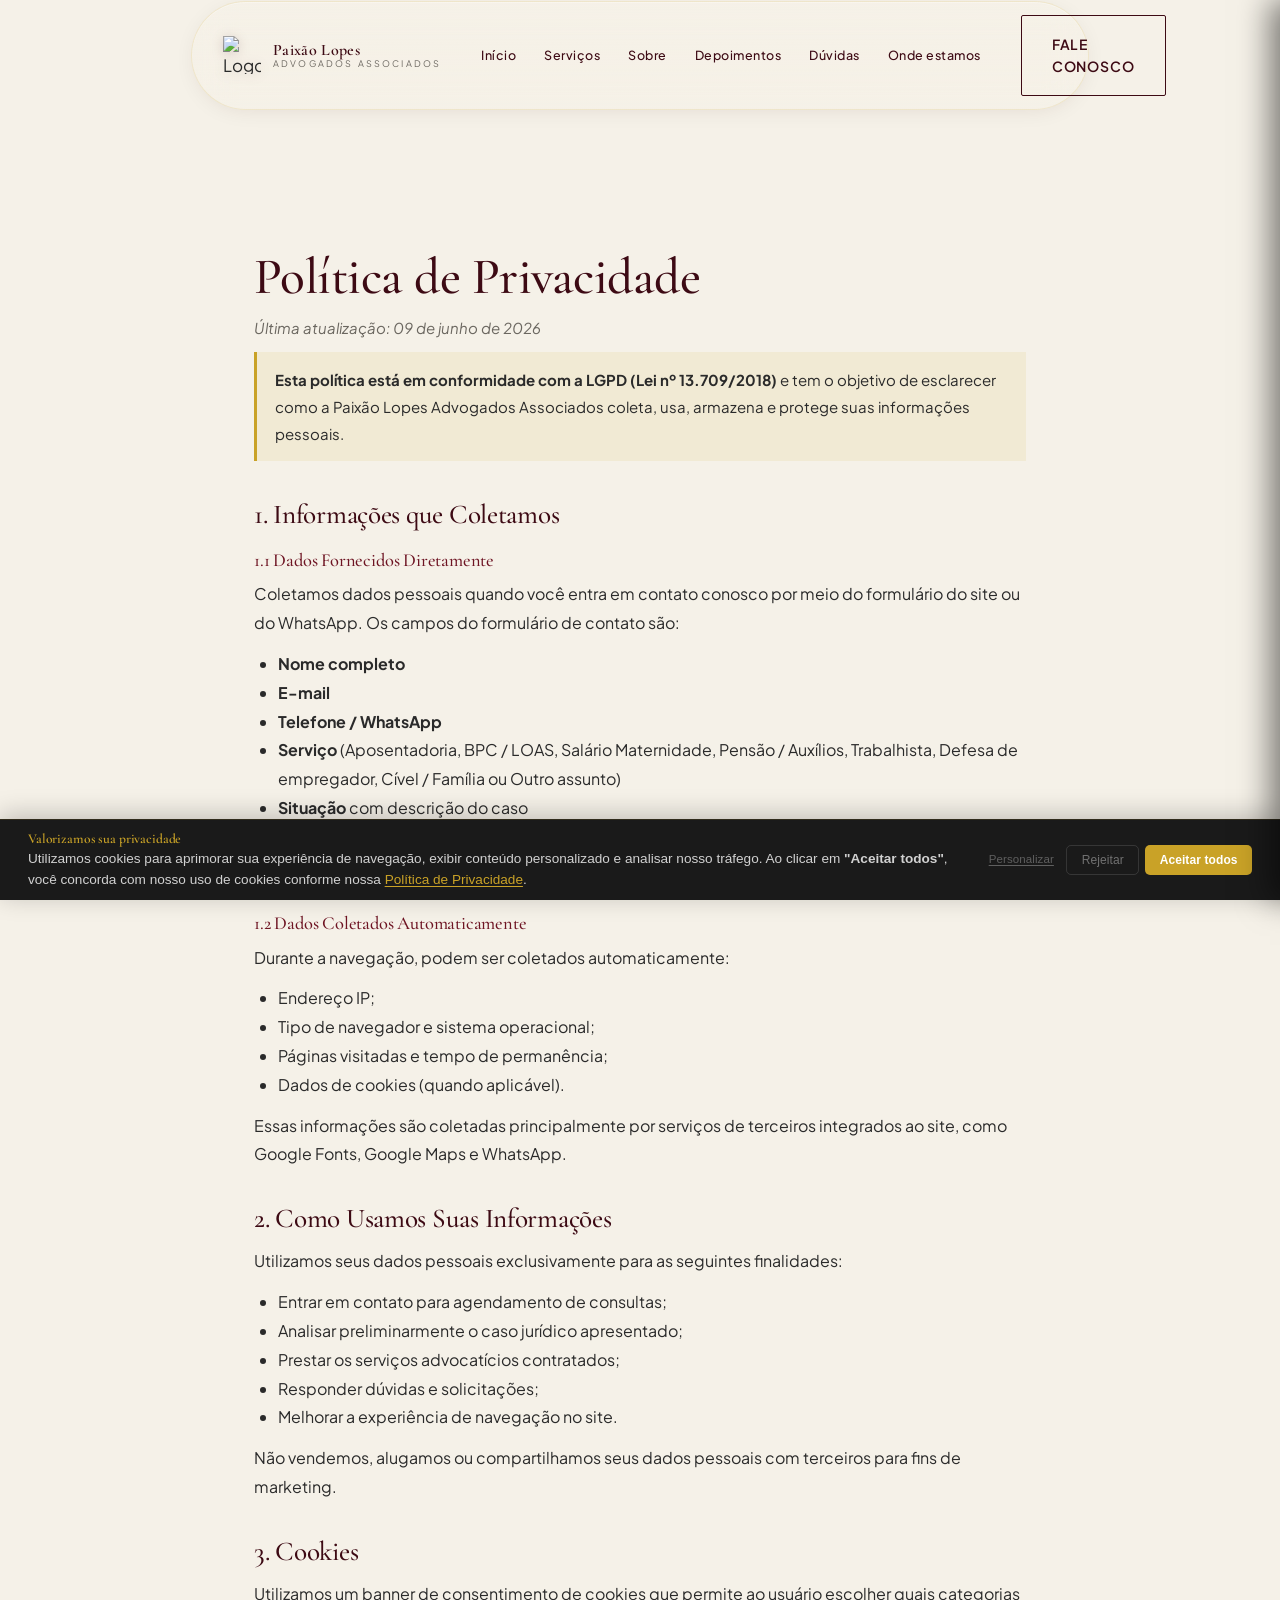
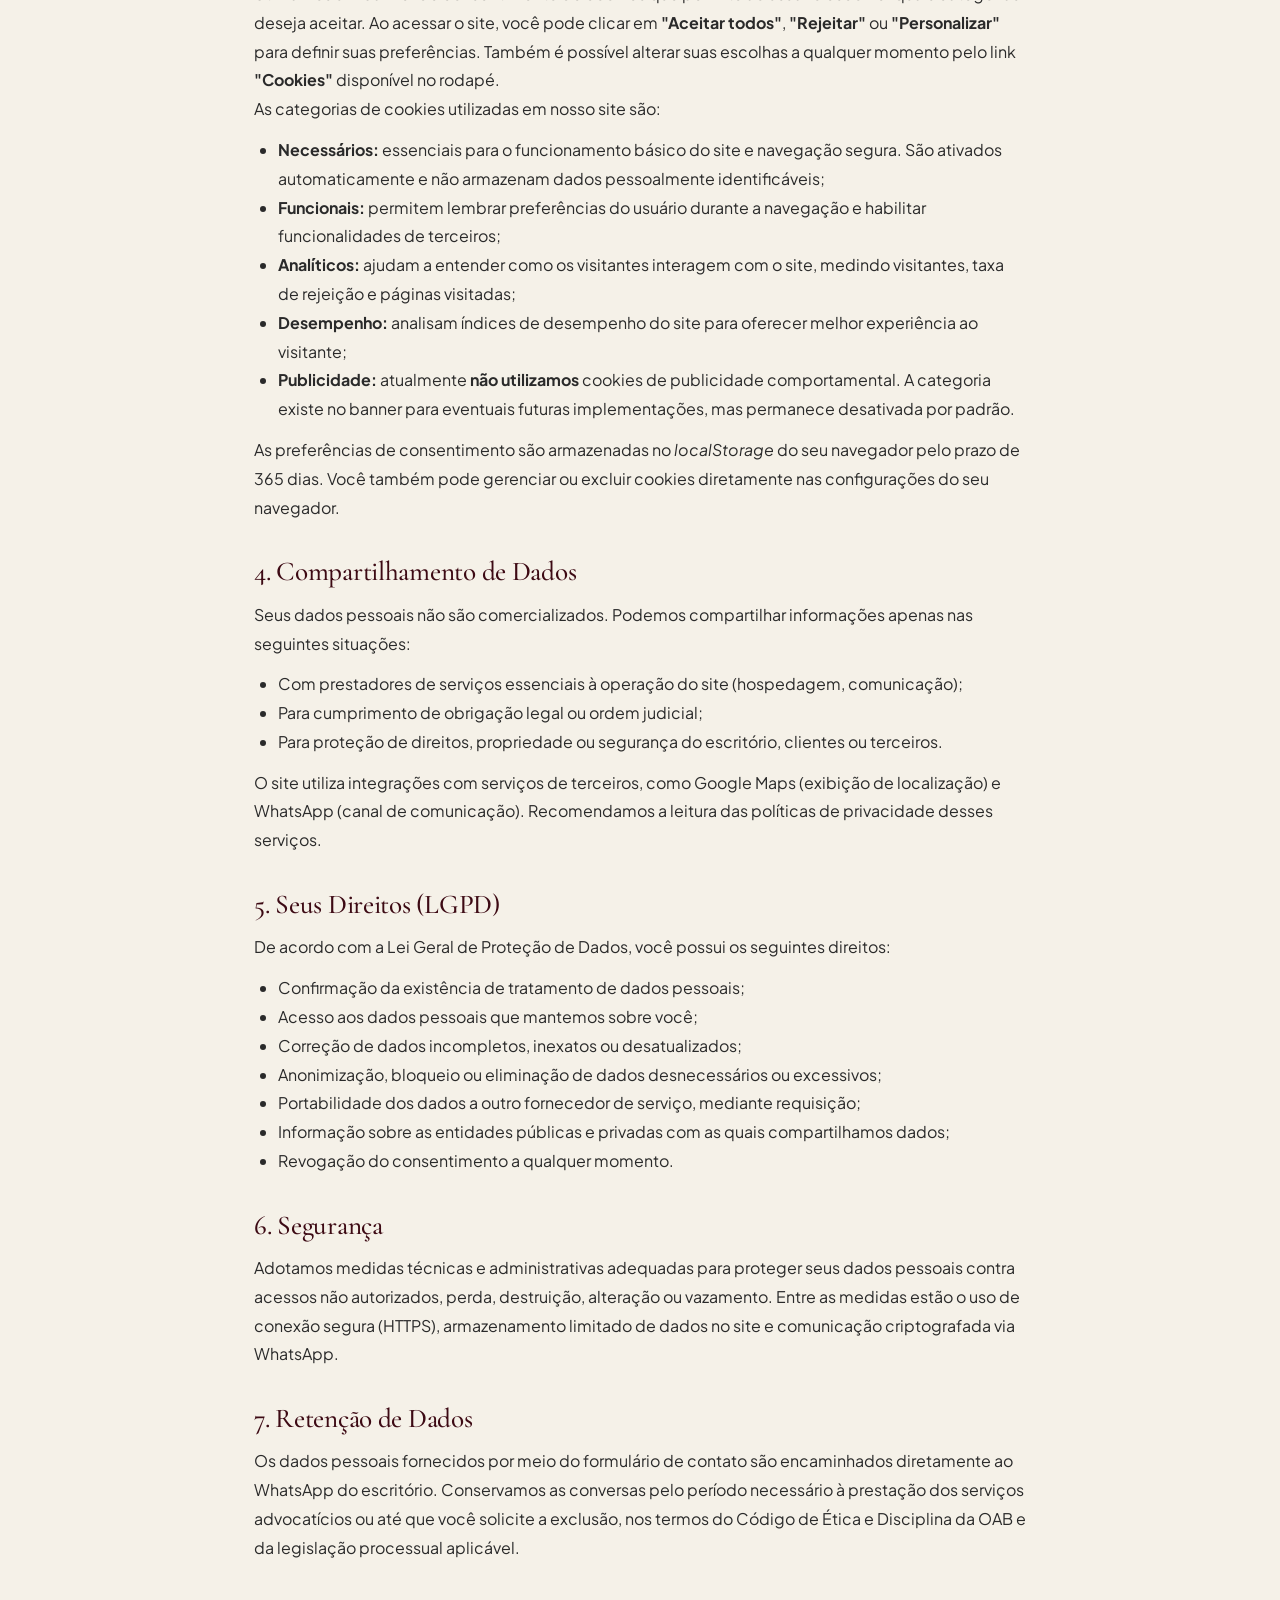
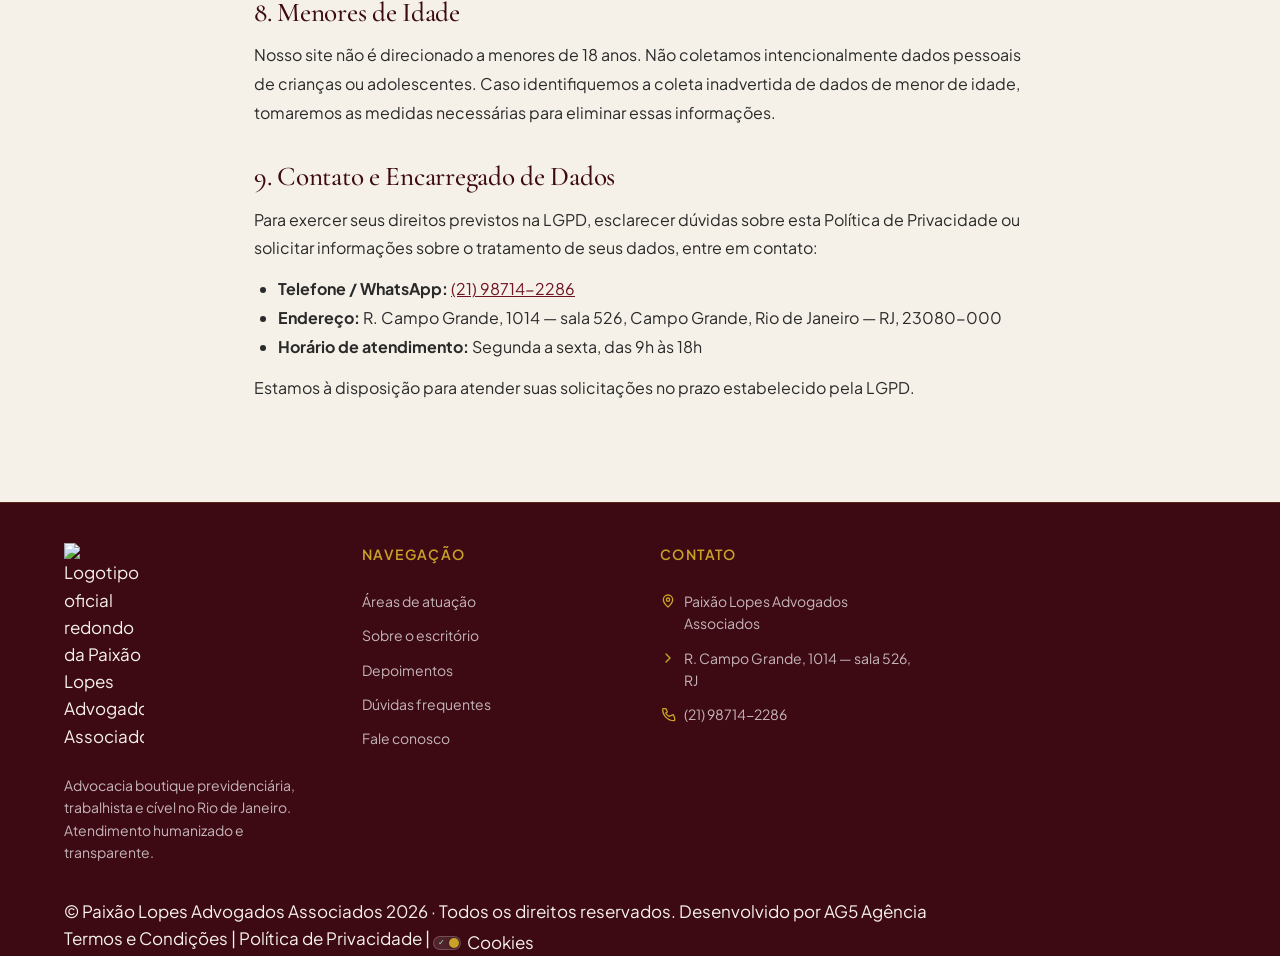
==== commit 0fe40acb: "feat: update typography, restructure landing page layout, and add new assets" ====
--- a/politica-de-privacidade.html
+++ b/politica-de-privacidade.html
@@ -8,7 +8,7 @@
 <link rel="icon" type="image/x-icon" href="assets/favicon-paixao-lopes-advogados.ico" />
 <link rel="preconnect" href="https://fonts.googleapis.com" />
 <link rel="preconnect" href="https://fonts.gstatic.com" crossorigin />
-<link href="https://fonts.googleapis.com/css2?family=Playfair+Display:ital,wght@0,400;0,500;0,600;0,700;1,400;1,500;1,600&family=Inter:wght@400;500;600;700&display=swap" rel="stylesheet" />
+<link href="https://fonts.googleapis.com/css2?family=Cormorant+Garamond:ital,wght@0,300;0,400;0,500;0,600;0,700;1,300;1,400;1,500;1,600;1,700&family=Plus+Jakarta+Sans:wght@300;400;500;600;700&display=swap" rel="stylesheet" />
 <link rel="stylesheet" href="style.css" />
 <link rel="stylesheet" href="cookie-banner.css" />
 <style>
@@ -191,9 +191,8 @@
       <div class="foot__about">
         <a class="foot__brand" href="https://share.google/LCn8cSXzbrbcLTiIs" target="_blank" rel="noopener">
           <img src="assets/logo-paixao-lopes-advogados-desktop.webp" alt="Logotipo oficial redondo da Paixão Lopes Advogados Associados" />
-          <span><b>Paixão Lopes</b><span>Advogados Associados</span></span>
         </a>
-        <p>Escritório boutique de advocacia previdenciária, trabalhista e cível no Rio de Janeiro. Atendimento humanizado e transparente para pessoas físicas e empregadores.</p>
+        <p>Advocacia boutique previdenciária, trabalhista e cível no Rio de Janeiro. Atendimento humanizado e transparente.</p>
       </div>
       <div class="foot__col">
         <h4>Navegação</h4>
--- a/style.css
+++ b/style.css
@@ -17,8 +17,8 @@
   --grafite-50:   #6b6760;
 
   /* — Tipografia — */
-  --serif: "Playfair Display", Georgia, "Times New Roman", serif;
-  --sans:  "Inter", system-ui, -apple-system, sans-serif;
+  --serif: "Cormorant Garamond", Georgia, "Times New Roman", serif;
+  --sans:  "Plus Jakarta Sans", system-ui, -apple-system, sans-serif;
 
   /* — Espaçamento — */
   --sp-1: 8px;
@@ -34,6 +34,7 @@
 
   --ease: cubic-bezier(0.16, 1, 0.3, 1);
   --ease-2: cubic-bezier(0.25, 0.46, 0.45, 0.94);
+  --ease-bounce: cubic-bezier(0.34, 1.56, 0.64, 1);
 
   --radius: 2px;
 }
@@ -139,116 +140,544 @@
 .btn-wa:hover { background: #17924a; transform: translateY(-3px); }
 
 /* ============================================================
-   NAVBAR
+   NAVBAR — SUPER PREMIUM (Floating Pill Format)
    ============================================================ */
+
+/* Wrapper que segura a navbar flutuante */
+.nav-wrapper {
+  position: fixed;
+  top: 0;
+  left: 0;
+  right: 0;
+  z-index: 100;
+  padding: 18px var(--gut) 0;
+  display: flex;
+  justify-content: center;
+  pointer-events: none;
+  transition: padding .6s var(--ease);
+}
+.nav-wrapper.scrolled {
+  padding: 10px var(--gut) 0;
+}
+
+/* A navbar em si — formato floating pill */
 .nav {
-  position: fixed; inset: 0 0 auto 0; z-index: 100;
-  display: flex; align-items: center; justify-content: space-between;
-  padding: 22px var(--gut);
-  transition: background .45s var(--ease), padding .45s var(--ease), box-shadow .45s var(--ease);
-}
+  position: relative;
+  inset: auto;
+  pointer-events: auto;
+  display: flex;
+  align-items: center;
+  justify-content: space-between;
+  gap: 40px;
+  padding: 14px 32px;
+  border-radius: 100px;
+  max-width: 900px;
+  width: 100%;
+  margin: 0 auto;
+  transition: background .6s var(--ease), padding .6s var(--ease), box-shadow .6s var(--ease), border-color .6s var(--ease), max-width .6s var(--ease), gap .6s var(--ease);
+  border: 1px solid transparent;
+  background: transparent;
+}
+
+/* Estado inicial — glassmorphism sutil sobre o hero */
+.nav::before {
+  content: "";
+  position: absolute;
+  inset: 0;
+  z-index: -1;
+  border-radius: 100px;
+  background: linear-gradient(180deg, rgba(245,241,232,.65) 0%, rgba(245,241,232,.40) 100%);
+  backdrop-filter: blur(20px) saturate(1.2);
+  -webkit-backdrop-filter: blur(20px) saturate(1.2);
+  border: 1px solid rgba(201,162,39,.15);
+  box-shadow: 0 4px 24px -8px rgba(61,10,20,.12), 0 1px 0 rgba(255,255,255,.3) inset;
+  transition: opacity .6s var(--ease), background .6s var(--ease), border-color .6s var(--ease), box-shadow .6s var(--ease);
+}
+
+/* Estado scrolled — pill compacto e escuro */
 .nav.scrolled {
-  background: rgba(61,10,20,.96);
-  backdrop-filter: blur(10px);
-  padding: 14px var(--gut);
-  box-shadow: 0 12px 40px -22px rgba(0,0,0,.8);
-}
-.nav__brand { display: flex; align-items: center; gap: 14px; z-index: 2; }
-.nav__brand img { width: 46px; height: 46px; transition: width .4s var(--ease), height .4s var(--ease); }
-.nav.scrolled .nav__brand img { width: 40px; height: 40px; }
+  padding: 14px 32px;
+  max-width: 900px;
+  gap: 40px;
+}
+.nav.scrolled::before {
+  background: rgba(61,10,20,.88);
+  border-color: rgba(201,162,39,.25);
+  box-shadow: 0 8px 32px -8px rgba(0,0,0,.5), 0 1px 0 rgba(201,162,39,.1) inset;
+}
+
+/* Brand — com brilho sutil no hover */
+.nav__brand { display: flex; align-items: center; gap: 12px; z-index: 2; position: relative; flex-shrink: 0; }
+.nav__brand::after {
+  content: "";
+  position: absolute;
+  inset: -8px -14px;
+  border-radius: 50px;
+  background: radial-gradient(ellipse at center, rgba(201,162,39,.10), transparent 70%);
+  opacity: 0;
+  transition: opacity .5s var(--ease);
+  pointer-events: none;
+  z-index: -1;
+}
+.nav__brand:hover::after { opacity: 1; }
+.nav__brand img { width: 38px; height: 38px; transition: width .5s var(--ease), height .5s var(--ease), transform .5s var(--ease); filter: drop-shadow(0 2px 6px rgba(61,10,20,.15)); }
+.nav.scrolled .nav__brand img { width: 32px; height: 32px; }
+.nav__brand:hover img { transform: scale(1.08) rotate(-2deg); }
 .nav__brand-txt { display: flex; flex-direction: column; line-height: 1.1; }
-.nav__brand-txt b { font-family: var(--serif); font-size: 18px; font-weight: 600; letter-spacing: .02em; color: var(--bordo-escuro); transition: color .45s; }
-.nav__brand-txt span { font-size: 9.5px; letter-spacing: .26em; text-transform: uppercase; color: var(--grafite-50); transition: color .45s; }
+.nav__brand-txt b { font-family: var(--serif); font-size: 16px; font-weight: 600; letter-spacing: .02em; color: var(--bordo-escuro); transition: color .5s var(--ease); }
+.nav__brand-txt span { font-size: 9px; letter-spacing: .24em; text-transform: uppercase; color: var(--grafite-50); transition: color .5s var(--ease); }
 .nav.scrolled .nav__brand-txt b { color: var(--marfim); }
 .nav.scrolled .nav__brand-txt span { color: var(--ouro-claro); }
 
-.nav__links { display: flex; align-items: center; gap: 34px; }
+/* Links — com underline animado de ouro e glow sutil */
+.nav__links { display: flex; align-items: center; gap: 28px; flex-shrink: 0; }
 .nav__links a {
-  font-size: 13.5px; font-weight: 500; letter-spacing: .04em;
-  color: var(--bordo-escuro); position: relative; padding: 4px 0;
-  transition: color .4s;
-}
-.nav.scrolled .nav__links a { color: var(--marfim); }
+  font-size: 12.5px;
+  font-weight: 500;
+  letter-spacing: .04em;
+  color: var(--bordo-escuro);
+  position: relative;
+  padding: 6px 0;
+  transition: color .4s var(--ease), transform .4s var(--ease);
+  white-space: nowrap;
+}
+.nav.scrolled .nav__links a { color: rgba(245,241,232,.85); }
 .nav__links a::after {
-  content: ""; position: absolute; left: 0; bottom: 0; height: 1.5px; width: 0;
-  background: var(--ouro); transition: width .4s var(--ease);
-}
-.nav__links a:hover::after, .nav__links a.active::after { width: 100%; }
-.nav__links a:hover { color: var(--ouro); }
+  content: "";
+  position: absolute;
+  left: 50%;
+  bottom: 0;
+  height: 2px;
+  width: 0;
+  background: linear-gradient(90deg, transparent, var(--ouro), transparent);
+  transition: width .5s var(--ease), left .5s var(--ease);
+  border-radius: 2px;
+}
+.nav__links a:hover::after, .nav__links a.active::after { width: 100%; left: 0; }
+.nav__links a:hover { color: var(--ouro); transform: translateY(-1px); }
 .nav.scrolled .nav__links a:hover { color: var(--ouro); }
-
-.nav__cta { margin-left: 8px; }
-.nav.scrolled .btn-outline { color: var(--marfim); }
-
-.nav__burger { display: none; flex-direction: column; gap: 5px; z-index: 2; width: 34px; height: 34px; align-items: center; justify-content: center; }
-.nav__burger span { width: 24px; height: 2px; background: var(--bordo-escuro); transition: all .35s var(--ease); }
+.nav__links a:active { transform: translateY(0) scale(0.98); }
+
+/* Burger — animação premium */
+.nav__burger { display: none; flex-direction: column; gap: 5px; z-index: 2; width: 40px; height: 40px; align-items: center; justify-content: center; border-radius: 50%; transition: background .3s var(--ease); flex-shrink: 0; }
+.nav__burger:hover { background: rgba(110,20,35,.06); }
+.nav.scrolled .nav__burger:hover { background: rgba(201,162,39,.1); }
+.nav__burger span { width: 22px; height: 2px; background: var(--bordo-escuro); transition: all .4s var(--ease-bounce); border-radius: 1px; }
 .nav.scrolled .nav__burger span { background: var(--marfim); }
 .nav.menu-open .nav__burger span { background: var(--marfim); }
 .nav.menu-open .nav__burger span:nth-child(1) { transform: translateY(7px) rotate(45deg); }
-.nav.menu-open .nav__burger span:nth-child(2) { opacity: 0; }
+.nav.menu-open .nav__burger span:nth-child(2) { opacity: 0; transform: scaleX(0); }
 .nav.menu-open .nav__burger span:nth-child(3) { transform: translateY(-7px) rotate(-45deg); }
 
+/* Navbar entrance animation */
+.nav {
+  animation: navSlideDown .8s var(--ease) both;
+}
+@keyframes navSlideDown {
+  from { opacity: 0; transform: translateY(-30px) scale(0.96); }
+  to { opacity: 1; transform: translateY(0) scale(1); }
+}
+
+/* Stagger nos links */
+.nav__links a:nth-child(1) { animation: navLinkIn .6s var(--ease) .2s both; }
+.nav__links a:nth-child(2) { animation: navLinkIn .6s var(--ease) .28s both; }
+.nav__links a:nth-child(3) { animation: navLinkIn .6s var(--ease) .36s both; }
+.nav__links a:nth-child(4) { animation: navLinkIn .6s var(--ease) .44s both; }
+.nav__links a:nth-child(5) { animation: navLinkIn .6s var(--ease) .52s both; }
+.nav__links a:nth-child(6) { animation: navLinkIn .6s var(--ease) .6s both; }
+@keyframes navLinkIn {
+  from { opacity: 0; transform: translateY(-6px); }
+  to { opacity: 1; transform: translateY(0); }
+}
+
+.nav__brand { animation: navLinkIn .6s var(--ease) .1s both; }
+
 /* ============================================================
-   HERO — Editorial
+   HERO — SUPER PREMIUM
    ============================================================ */
 .hero {
-  position: relative; min-height: 100svh;
-  display: flex; flex-direction: column; justify-content: center;
-  padding: 120px var(--gut) 90px;
+  position: relative;
+  min-height: 100svh;
+  display: flex;
+  flex-direction: column;
+  justify-content: center;
+  padding: 160px calc(var(--gut) + 20px) 120px calc(var(--gut) + 80px);
+  background: var(--marfim);
+  overflow: hidden;
+}
+
+/* ===== Camadas de fundo ===== */
+.hero__bg {
+  position: absolute;
+  inset: 0;
+  z-index: 0;
+  pointer-events: none;
+}
+
+/* Gradiente principal — glow dourado sutil */
+.hero__bg-grad {
+  position: absolute;
+  inset: 0;
   background:
-    radial-gradient(1100px 700px at 88% -5%, rgba(201,162,39,.10), transparent 60%),
-    var(--marfim);
+    radial-gradient(1200px 800px at 85% 10%, rgba(201,162,39,.14), transparent 65%),
+    radial-gradient(800px 600px at 15% 80%, rgba(110,20,35,.06), transparent 55%),
+    radial-gradient(600px 500px at 50% 50%, rgba(201,162,39,.05), transparent 50%);
+}
+
+/* Textura de ruído sutil */
+.hero__bg-noise {
+  position: absolute;
+  inset: 0;
+  opacity: .4;
+  background-image: url("data:image/svg+xml,%3Csvg xmlns='http://www.w3.org/2000/svg' width='200' height='200'%3E%3Cfilter id='n'%3E%3CfeTurbulence type='fractalNoise' baseFrequency='.9' numOctaves='3' stitchTiles='stitch'/%3E%3C/filter%3E%3Crect width='100%25' height='100%25' filter='url(%23n)' opacity='.025'/%3E%3C/svg%3E");
+}
+
+/* Orbes flutuantes — efeito de profundidade */
+.hero__bg-orb {
+  position: absolute;
+  border-radius: 50%;
+  filter: blur(80px);
+  pointer-events: none;
+  animation: orbFloat 20s ease-in-out infinite;
+}
+.hero__bg-orb.orb-1 {
+  width: 500px; height: 500px;
+  background: rgba(201,162,39,.08);
+  top: -10%; right: 5%;
+  animation-delay: 0s;
+}
+.hero__bg-orb.orb-2 {
+  width: 350px; height: 350px;
+  background: rgba(110,20,35,.06);
+  bottom: 10%; left: -5%;
+  animation-delay: -7s;
+  animation-duration: 25s;
+}
+.hero__bg-orb.orb-3 {
+  width: 280px; height: 280px;
+  background: rgba(201,162,39,.05);
+  top: 40%; right: 30%;
+  animation-delay: -14s;
+  animation-duration: 18s;
+}
+@keyframes orbFloat {
+  0%, 100% { transform: translate(0, 0) scale(1); }
+  25% { transform: translate(30px, -20px) scale(1.05); }
+  50% { transform: translate(-20px, 30px) scale(0.95); }
+  75% { transform: translate(15px, 15px) scale(1.02); }
+}
+
+/* ===== Partículas douradas ===== */
+.hero__particles {
+  position: absolute;
+  inset: 0;
+  z-index: 1;
+  pointer-events: none;
   overflow: hidden;
 }
-.hero__grain { position: absolute; inset: 0; pointer-events: none; opacity: .5;
-  background-image: url("data:image/svg+xml,%3Csvg xmlns='http://www.w3.org/2000/svg' width='160' height='160'%3E%3Cfilter id='n'%3E%3CfeTurbulence type='fractalNoise' baseFrequency='.85' numOctaves='2'/%3E%3C/filter%3E%3Crect width='100%25' height='100%25' filter='url(%23n)' opacity='.035'/%3E%3C/svg%3E"); }
+.hero__particles span {
+  position: absolute;
+  width: 3px; height: 3px;
+  background: var(--ouro);
+  border-radius: 50%;
+  opacity: 0;
+  animation: particle 12s ease-in-out infinite;
+  box-shadow: 0 0 6px 1px rgba(201,162,39,.4);
+}
+.hero__particles span:nth-child(1) { left: 10%; top: 20%; animation-delay: 0s; animation-duration: 10s; }
+.hero__particles span:nth-child(2) { left: 25%; top: 60%; animation-delay: 1.5s; animation-duration: 14s; width: 2px; height: 2px; }
+.hero__particles span:nth-child(3) { left: 45%; top: 15%; animation-delay: 3s; animation-duration: 11s; }
+.hero__particles span:nth-child(4) { left: 65%; top: 70%; animation-delay: 4.5s; animation-duration: 13s; width: 2px; height: 2px; }
+.hero__particles span:nth-child(5) { left: 80%; top: 30%; animation-delay: 2s; animation-duration: 15s; }
+.hero__particles span:nth-child(6) { left: 15%; top: 80%; animation-delay: 5s; animation-duration: 12s; width: 2px; height: 2px; }
+.hero__particles span:nth-child(7) { left: 55%; top: 40%; animation-delay: 6.5s; animation-duration: 10s; }
+.hero__particles span:nth-child(8) { left: 90%; top: 55%; animation-delay: 3.5s; animation-duration: 14s; width: 2px; height: 2px; }
+.hero__particles span:nth-child(9) { left: 35%; top: 85%; animation-delay: 7s; animation-duration: 11s; }
+.hero__particles span:nth-child(10) { left: 75%; top: 10%; animation-delay: 8.5s; animation-duration: 13s; width: 2px; height: 2px; }
+@keyframes particle {
+  0% { opacity: 0; transform: translateY(0) scale(0); }
+  10% { opacity: .6; transform: translateY(-10px) scale(1); }
+  50% { opacity: .3; transform: translateY(-60px) scale(.8); }
+  90% { opacity: .6; transform: translateY(-100px) scale(1); }
+  100% { opacity: 0; transform: translateY(-120px) scale(0); }
+}
+
+/* ===== Selo/Brasão ===== */
 .hero__seal {
-  position: absolute; right: clamp(20px, 6vw, 80px); top: 52%; transform: translateY(-50%);
-  width: clamp(220px, 32vw, 420px); aspect-ratio: 1; opacity: .96;
-  filter: drop-shadow(0 40px 80px rgba(61,10,20,.35));
+  position: absolute;
+  right: clamp(30px, 8vw, 100px);
+  top: 50%;
+  transform: translateY(-50%);
+  width: clamp(200px, 30vw, 400px);
+  aspect-ratio: 1;
+  opacity: .95;
   pointer-events: none;
-}
-.hero__seal img { width: 100%; }
-.hero__seal-ring { position: absolute; inset: -6%; border: 1px solid rgba(201,162,39,.45); border-radius: 50%; }
-.hero__seal-ring.r2 { inset: -13%; border-color: rgba(201,162,39,.22); }
-
-.hero__inner { position: relative; z-index: 3; max-width: 900px; }
-.hero__kicker { margin-bottom: 22px; }
+  z-index: 2;
+  animation: sealFloat 6s ease-in-out infinite;
+}
+@keyframes sealFloat {
+  0%, 100% { transform: translateY(-50%) translateX(0); }
+  50% { transform: translateY(-52%) translateX(5px); }
+}
+.hero__seal img {
+  width: 100%;
+  filter: drop-shadow(0 30px 60px rgba(61,10,20,.3));
+  animation: sealPulse 4s ease-in-out infinite;
+}
+@keyframes sealPulse {
+  0%, 100% { filter: drop-shadow(0 30px 60px rgba(61,10,20,.3)); }
+  50% { filter: drop-shadow(0 40px 70px rgba(61,10,20,.4)); }
+}
+
+/* Anéis orbitais */
+.hero__seal-ring {
+  position: absolute;
+  inset: -8%;
+  border: 1.5px solid rgba(201,162,39,.35);
+  border-radius: 50%;
+  animation: ringSpin 20s linear infinite;
+}
+.hero__seal-ring.r2 {
+  inset: -16%;
+  border-color: rgba(201,162,39,.18);
+  border-width: 1px;
+  animation-duration: 30s;
+  animation-direction: reverse;
+}
+.hero__seal-ring.r3 {
+  inset: -24%;
+  border-color: rgba(201,162,39,.08);
+  border-width: .5px;
+  animation-duration: 40s;
+}
+@keyframes ringSpin {
+  from { transform: rotate(0deg); }
+  to { transform: rotate(360deg); }
+}
+
+/* Glow atrás do selo */
+.hero__seal-glow {
+  position: absolute;
+  inset: -30%;
+  background: radial-gradient(circle, rgba(201,162,39,.12), transparent 60%);
+  border-radius: 50%;
+  animation: glowPulse 4s ease-in-out infinite;
+  z-index: -1;
+}
+@keyframes glowPulse {
+  0%, 100% { opacity: .6; transform: scale(1); }
+  50% { opacity: 1; transform: scale(1.1); }
+}
+
+/* ===== Conteúdo principal ===== */
+.hero__inner {
+  position: relative;
+  z-index: 3;
+  max-width: 900px;
+}
+
+/* Kicker/Eyebrow com linha animada */
+.hero__kicker {
+  margin-bottom: 24px;
+  display: inline-flex;
+  align-items: center;
+  gap: 14px;
+  opacity: 0;
+  transform: translateY(12px);
+  transition: opacity .7s var(--ease) .1s, transform .7s var(--ease) .1s;
+}
+.hero.loaded .hero__kicker {
+  opacity: 1;
+  transform: translateY(0);
+}
+.hero__kicker::before {
+  content: "";
+  width: 0;
+  height: 1px;
+  background: var(--ouro);
+  display: inline-block;
+  animation: lineGrow .8s var(--ease) .5s forwards;
+}
+@keyframes lineGrow {
+  to { width: 34px; }
+}
+
+/* Título com animação de revelação */
 .hero h1 {
-  font-size: clamp(3rem, 6.6vw, 7.4rem);
-  line-height: 1.03;
+  font-size: clamp(3.2rem, 7vw, 8rem);
+  line-height: 1.02;
   color: var(--bordo-escuro);
-  letter-spacing: -0.02em;
-}
-.hero h1 .line { display: block; overflow: hidden; }
-.hero h1 .line > span { display: block; transform: translateY(105%); transition: transform 0.9s var(--ease); }
-.hero.loaded h1 .line > span { transform: translateY(0); }
-.hero h1 .line:nth-child(2) > span { transition-delay: .12s; }
-.hero h1 .line:nth-child(3) > span { transition-delay: .24s; }
-.hero h1 em { font-style: italic; color: var(--bordo); position: relative; }
-.hero h1 .accent { color: var(--ouro); }
-
+  letter-spacing: -0.025em;
+  font-weight: 500;
+}
+.hero h1 .line {
+  display: block;
+  overflow: hidden;
+}
+.hero h1 .line > span {
+  display: block;
+  transform: translateY(105%);
+  transition: transform 1s var(--ease);
+}
+.hero.loaded h1 .line > span {
+  transform: translateY(0);
+}
+.hero h1 .line:nth-child(1) > span {
+  transition-delay: .15s;
+}
+.hero h1 .line:nth-child(2) > span {
+  transition-delay: .3s;
+}
+.hero h1 em {
+  font-style: italic;
+  color: var(--bordo);
+  position: relative;
+}
+.hero h1 em::after {
+  content: "";
+  position: absolute;
+  left: 0;
+  bottom: 2px;
+  width: 100%;
+  height: 3px;
+  background: linear-gradient(90deg, var(--ouro), transparent);
+  opacity: .4;
+  border-radius: 2px;
+}
+
+/* Subtítulo */
 .hero__sub {
-  max-width: 560px; margin-top: 24px; font-size: 17.5px; line-height: 1.55; color: var(--grafite);
-  opacity: 0; transform: translateY(20px); transition: all .8s var(--ease) .5s;
-}
-.hero.loaded .hero__sub { opacity: 1; transform: none; }
-.hero__actions { display: flex; flex-wrap: wrap; gap: 14px; margin-top: 30px;
-  opacity: 0; transform: translateY(20px); transition: all .8s var(--ease) .62s; }
-.hero.loaded .hero__actions { opacity: 1; transform: none; }
-
+  max-width: 520px;
+  margin-top: 28px;
+  font-size: 18px;
+  line-height: 1.6;
+  color: var(--grafite-50);
+  opacity: 0;
+  transform: translateY(20px);
+  transition: all .9s var(--ease) .55s;
+}
+.hero.loaded .hero__sub {
+  opacity: 1;
+  transform: none;
+}
+
+/* Botões com animação */
+.hero__actions {
+  display: flex;
+  flex-wrap: wrap;
+  gap: 14px;
+  margin-top: 36px;
+  opacity: 0;
+  transform: translateY(20px);
+  transition: all .9s var(--ease) .7s;
+}
+.hero.loaded .hero__actions {
+  opacity: 1;
+  transform: none;
+}
+
+/* ===== Meta info inferior ===== */
 .hero__meta {
-  position: absolute; left: var(--gut); bottom: 28px; z-index: 3;
-  display: flex; align-items: center; gap: 26px; flex-wrap: wrap;
-  opacity: 0; transition: opacity 1s var(--ease) .9s;
-}
-.hero.loaded .hero__meta { opacity: 1; }
-.hero__meta .stars { color: var(--ouro); letter-spacing: 2px; font-size: 14px; }
-.hero__meta small { font-size: 12.5px; letter-spacing: .04em; color: var(--grafite-50); }
-.hero__meta b { color: var(--bordo-escuro); }
-.hero__scroll { display: flex; align-items: center; gap: 10px; font-size: 11px; letter-spacing: .24em; text-transform: uppercase; color: var(--grafite-50); }
-.hero__scroll i { width: 1px; height: 30px; background: var(--ouro); display: block; transform-origin: top; animation: scrolldown 1.9s var(--ease) infinite; }
-@keyframes scrolldown { 0% { transform: scaleY(0); } 40% { transform: scaleY(1); } 100% { transform: scaleY(0); transform-origin: bottom; } }
+  position: absolute;
+  left: var(--gut);
+  right: var(--gut);
+  bottom: 32px;
+  z-index: 3;
+  display: flex;
+  align-items: center;
+  gap: 24px;
+  flex-wrap: wrap;
+  opacity: 0;
+  transition: opacity 1.2s var(--ease) 1s;
+}
+.hero.loaded .hero__meta {
+  opacity: 1;
+}
+
+/* Rating com estrelas animadas */
+.hero__rating {
+  display: flex;
+  align-items: center;
+  gap: 10px;
+}
+.hero__rating .stars {
+  color: var(--ouro);
+  letter-spacing: 2px;
+  font-size: 14px;
+  display: inline-flex;
+}
+.hero__rating .stars::after {
+  content: "★★★★★";
+  position: absolute;
+  left: 0;
+  top: 0;
+  color: var(--ouro);
+  clip-path: inset(0 100% 0 0);
+  animation: starFill 1.5s var(--ease) 1.2s forwards;
+}
+@keyframes starFill {
+  to { clip-path: inset(0 0 0 0); }
+}
+.hero__rating small {
+  font-size: 12.5px;
+  letter-spacing: .04em;
+  color: var(--grafite-50);
+}
+.hero__rating b {
+  color: var(--bordo-escuro);
+  font-weight: 600;
+}
+
+/* Divisor vertical */
+.hero__divider-v {
+  width: 1px;
+  height: 28px;
+  background: linear-gradient(180deg, transparent, var(--ouro), transparent);
+  opacity: .5;
+}
+
+/* Scroll indicator premium */
+.hero__scroll {
+  display: flex;
+  align-items: center;
+  gap: 12px;
+  font-size: 11px;
+  letter-spacing: .24em;
+  text-transform: uppercase;
+  color: var(--grafite-50);
+  margin-left: auto;
+}
+.hero__scroll i {
+  width: 1px;
+  height: 36px;
+  background: linear-gradient(180deg, var(--ouro), transparent);
+  display: block;
+  transform-origin: top;
+  animation: scrolldown 2.2s var(--ease) infinite;
+  position: relative;
+}
+.hero__scroll i::after {
+  content: "";
+  position: absolute;
+  bottom: -4px;
+  left: 50%;
+  transform: translateX(-50%);
+  width: 5px;
+  height: 5px;
+  background: var(--ouro);
+  border-radius: 50%;
+  animation: scrollDot 2.2s var(--ease) infinite;
+}
+@keyframes scrolldown {
+  0% { transform: scaleY(0); }
+  40% { transform: scaleY(1); }
+  100% { transform: scaleY(0); transform-origin: bottom; }
+}
+@keyframes scrollDot {
+  0%, 40% { opacity: 0; transform: translateX(-50%) translateY(-10px); }
+  50% { opacity: 1; transform: translateX(-50%) translateY(0); }
+  90%, 100% { opacity: 0; transform: translateX(-50%) translateY(5px); }
+}
 
 /* ============================================================
    MARQUEE
@@ -263,53 +692,378 @@
 /* ============================================================
    IMPACTO
    ============================================================ */
-.impacto { background: var(--bordo); color: var(--marfim); padding: clamp(80px, 11vw, 150px) 0; position: relative; overflow: hidden; }
-.impacto::before { content: ""; position: absolute; inset: 0; background: radial-gradient(800px 500px at 15% 120%, rgba(201,162,39,.16), transparent 60%); }
-.impacto__big-quote { position: absolute; top: -.2em; left: -2vw; font-family: var(--serif); font-size: 30vw; line-height: 1; color: rgba(201,162,39,.07); pointer-events: none; }
-.impacto .wrap { position: relative; }
-.impacto__grid { display: grid; grid-template-columns: 1fr; gap: 40px; max-width: 1000px; }
-.impacto h2 { font-size: clamp(2rem, 4.6vw, 3.7rem); line-height: 1.08; color: var(--marfim); text-wrap: balance; }
-.impacto h2 em { color: var(--ouro-claro); font-style: italic; }
-.impacto__lead { font-size: 19px; max-width: 620px; color: rgba(245,241,232,.82); }
-.impacto__cols { display: grid; grid-template-columns: repeat(3, 1fr); gap: 30px; margin-top: 30px; border-top: 1px solid rgba(201,162,39,.3); padding-top: 44px; }
-.impacto__cols .item h4 { font-family: var(--sans); font-size: 13px; font-weight: 700; letter-spacing: .14em; text-transform: uppercase; color: var(--ouro); margin-bottom: 12px; }
-.impacto__cols .item p { font-size: 15.5px; color: rgba(245,241,232,.8); }
-
 /* ============================================================
-   SERVIÇOS — Numeração grande
+   IMPACTO — EDITORIAL PREMIUM
    ============================================================ */
-.servicos { padding: clamp(80px, 11vw, 150px) 0; background: var(--marfim); }
-.servicos__head { display: flex; justify-content: space-between; align-items: flex-end; gap: 40px; flex-wrap: wrap; margin-bottom: 30px; }
-.servicos__head p { max-width: 420px; color: var(--grafite-50); }
-
-.svc-tabs { display: flex; flex-wrap: wrap; gap: 8px; margin: 36px 0 12px; }
+.impacto { 
+  background: var(--bordo-2); 
+  color: var(--marfim); 
+  padding: clamp(90px, 12vw, 160px) 0; 
+  position: relative; 
+  overflow: hidden; 
+}
+.impacto::before { 
+  content: ""; 
+  position: absolute; 
+  inset: 0; 
+  background: 
+    radial-gradient(1000px 600px at 10% 20%, rgba(201,162,39,.12), transparent 60%),
+    radial-gradient(800px 500px at 90% 80%, rgba(201,162,39,.08), transparent 60%); 
+  pointer-events: none;
+}
+.impacto__grain {
+  position: absolute;
+  inset: 0;
+  pointer-events: none;
+  opacity: .03;
+  background-image: url("data:image/svg+xml,%3Csvg xmlns='http://www.w3.org/2000/svg' width='160' height='160'%3E%3Cfilter id='n'%3E%3CfeTurbulence type='fractalNoise' baseFrequency='.85' numOctaves='2'/%3E%3C/filter%3E%3Crect width='100%25' height='100%25' filter='url(%23n)' opacity='1'/%3E%3C/svg%3E");
+}
+.impacto__big-quote { 
+  position: absolute; 
+  top: -.15em; 
+  left: -1vw; 
+  font-family: var(--serif); 
+  font-size: 28vw; 
+  line-height: 1; 
+  color: rgba(201,162,39,.04); 
+  pointer-events: none; 
+}
+.impacto .wrap { 
+  position: relative; 
+  z-index: 2;
+}
+.impacto__container {
+  display: grid;
+  grid-template-columns: 1.1fr 1fr;
+  gap: clamp(40px, 8vw, 100px);
+  align-items: start;
+}
+.impacto__content {
+  position: sticky;
+  top: 130px;
+  display: flex;
+  flex-direction: column;
+  gap: 24px;
+}
+.impacto h2 { 
+  font-size: clamp(2.2rem, 4.4vw, 3.8rem); 
+  line-height: 1.1; 
+  color: var(--marfim); 
+  text-wrap: balance; 
+  letter-spacing: -0.01em;
+}
+.impacto h2 em { 
+  color: var(--ouro-claro); 
+  font-style: italic; 
+}
+.impacto__lead { 
+  font-size: clamp(16.5px, 1.6vw, 18.5px); 
+  line-height: 1.6;
+  color: rgba(245,241,232,.85); 
+  text-wrap: pretty;
+}
+
+/* Timeline/Passos da Direita — Barras horizontais premium sob o texto */
+.impacto__steps {
+  display: flex;
+  flex-direction: column;
+  gap: 12px;
+}
+.impacto-step {
+  display: flex;
+  gap: 24px;
+  padding: 28px 0;
+  background: none;
+  border: none;
+  border-radius: 0;
+  position: relative;
+  transition: transform 0.4s var(--ease), padding 0.4s var(--ease);
+}
+/* Linha de fundo cinza sutil */
+.impacto-step::after {
+  content: "";
+  position: absolute;
+  left: 0;
+  bottom: 0;
+  width: 100%;
+  height: 1px;
+  background: rgba(255, 255, 255, 0.08);
+  transition: background 0.4s var(--ease);
+}
+/* Barra de destaque dourada deslizante (efeito premium) */
+.impacto-step::before {
+  content: "";
+  position: absolute;
+  left: 0;
+  bottom: 0;
+  width: 100%;
+  height: 2px;
+  background: linear-gradient(90deg, var(--ouro), transparent);
+  transform: scaleX(0);
+  transform-origin: left;
+  transition: transform 0.5s var(--ease);
+}
+.impacto-step:hover::before {
+  transform: scaleX(1);
+}
+.impacto-step:hover {
+  transform: translateY(-4px);
+}
+.impacto-step__body {
+  display: flex;
+  flex-direction: column;
+  gap: 8px;
+  width: 100%;
+}
+.impacto-step__title {
+  font-family: var(--serif);
+  font-size: 1.35rem;
+  font-weight: 500;
+  color: var(--marfim);
+  letter-spacing: 0.02em;
+  display: flex;
+  align-items: center;
+  gap: 12px;
+}
+.impacto-step__title::before {
+  content: "✦";
+  color: var(--ouro);
+  font-size: 0.85em;
+  font-style: normal;
+  display: inline-block;
+  transition: transform 0.4s var(--ease), color 0.4s var(--ease);
+}
+.impacto-step:hover .impacto-step__title::before {
+  transform: rotate(45deg) scale(1.1);
+  color: var(--ouro-claro);
+}
+.impacto-step__text {
+  font-size: 15px;
+  line-height: 1.6;
+  color: rgba(245, 241, 232, 0.72);
+}
+
+/* Destaque no passo 2 - Quebra de padrão / assimetria com fundo dourado ultra-sutil e barra ativa */
+.impacto-step.impact-step--highlight {
+  background: rgba(201, 162, 39, 0.03);
+  padding: 28px 24px;
+  border-radius: 4px;
+}
+.impacto-step.impact-step--highlight::after {
+  left: 24px;
+  right: 24px;
+  background: rgba(201, 162, 39, 0.15);
+}
+.impacto-step.impact-step--highlight::before {
+  left: 24px;
+  width: calc(100% - 48px);
+  transform: scaleX(0.4);
+}
+.impacto-step.impact-step--highlight:hover::before {
+  transform: scaleX(1);
+}
+.impacto-step.impact-step--highlight:hover {
+  background: rgba(201, 162, 39, 0.05);
+  transform: translateY(-4px);
+}
+
+@media (max-width: 991px) {
+  .impacto__container {
+    grid-template-columns: 1fr;
+    gap: 48px;
+  }
+  .impacto__content {
+    position: static;
+  }
+}
+
+/* ============================================================
+   SERVIÇOS — Editorial Premium
+   ============================================================ */
+.servicos { 
+  padding: clamp(90px, 12vw, 160px) 0; 
+  background: var(--marfim); 
+  position: relative;
+}
+.servicos__head { 
+  display: flex; 
+  justify-content: space-between; 
+  align-items: flex-end; 
+  gap: 40px; 
+  flex-wrap: wrap; 
+  margin-bottom: 30px; 
+}
+.servicos__head p { 
+  max-width: 420px; 
+  color: var(--grafite-50); 
+}
+
+/* Tabs de Filtro (Menu Editorial) */
+.svc-tabs { 
+  display: flex; 
+  flex-wrap: wrap; 
+  gap: 28px; 
+  margin: 40px 0 16px; 
+  border-bottom: 1px solid rgba(42, 42, 42, 0.08);
+  padding-bottom: 16px;
+}
 .svc-tab {
-  font-size: 13px; font-weight: 600; letter-spacing: .03em;
-  padding: 11px 20px; border-radius: 100px; border: 1px solid rgba(110,20,35,.22);
-  color: var(--bordo); transition: all .35s var(--ease);
-}
-.svc-tab:hover { border-color: var(--bordo); }
-.svc-tab.active { background: var(--bordo); color: var(--marfim); border-color: var(--bordo); }
-
-.svc-list { border-top: 1px solid rgba(42,42,42,.14); }
+  font-size: 12px; 
+  font-weight: 600; 
+  letter-spacing: .14em; 
+  text-transform: uppercase;
+  padding: 8px 0; 
+  border: none;
+  background: none;
+  border-radius: 0;
+  color: var(--grafite-50); 
+  position: relative;
+  transition: color .35s var(--ease);
+}
+.svc-tab::after {
+  content: "";
+  position: absolute;
+  left: 50%;
+  bottom: -17px;
+  height: 2px;
+  width: 0;
+  background: var(--bordo);
+  transition: width .4s var(--ease), left .4s var(--ease);
+}
+.svc-tab:hover { 
+  color: var(--bordo); 
+}
+.svc-tab.active { 
+  color: var(--bordo); 
+}
+.svc-tab.active::after {
+  width: 100%;
+  left: 0;
+}
+
+/* Lista de Serviços */
+.svc-list { 
+  border-top: 1px solid rgba(42, 42, 42, 0.08); 
+}
 .svc-row {
-  display: grid; grid-template-columns: 130px 1fr auto; align-items: center; gap: 30px;
-  padding: 30px 8px; border-bottom: 1px solid rgba(42,42,42,.14);
-  position: relative; transition: background .4s var(--ease), padding .4s var(--ease), opacity .35s var(--ease), transform .35s var(--ease);
-  cursor: default;
-}
-.svc-row::before { content: ""; position: absolute; left: 0; top: 0; height: 100%; width: 0; background: var(--bordo); transition: width .4s var(--ease); }
-.svc-row:hover { background: var(--marfim-2); padding-left: 26px; }
-.svc-row:hover::before { width: 3px; }
-.svc-row[hidden] { display: none; }
-.svc-row.is-hiding { opacity: 0; transform: translateY(8px); pointer-events: none; }
-.svc-num { font-family: var(--serif); font-size: clamp(2.4rem, 5vw, 4rem); line-height: 1; color: var(--ouro); font-style: italic; transition: color .4s; }
-.svc-row:hover .svc-num { color: var(--bordo); }
-.svc-main h3 { font-size: clamp(1.4rem, 2.6vw, 2rem); color: var(--bordo-escuro); }
-.svc-main p { font-size: 15px; color: var(--grafite-50); margin-top: 6px; max-width: 560px; }
-.svc-area { font-size: 11.5px; font-weight: 600; letter-spacing: .12em; text-transform: uppercase; color: var(--grafite-50); white-space: nowrap; }
-.svc-arrow { color: var(--ouro); opacity: 0; transform: translateX(-8px); transition: all .4s var(--ease); }
-.svc-row:hover .svc-arrow { opacity: 1; transform: none; }
+  display: grid; 
+  grid-template-columns: 80px 1fr 180px 40px; 
+  align-items: center; 
+  gap: 32px;
+  padding: 36px 16px; 
+  border-bottom: 1px solid rgba(42, 42, 42, 0.08);
+  position: relative; 
+  transition: all 0.4s var(--ease);
+  cursor: pointer;
+}
+/* Efeito de Overlay de Luz Sutil no Hover */
+.svc-row::before { 
+  content: ""; 
+  position: absolute; 
+  inset: 0; 
+  background: linear-gradient(90deg, rgba(201, 162, 39, 0.02) 0%, rgba(201, 162, 39, 0.05) 50%, transparent 100%);
+  opacity: 0; 
+  transition: opacity .4s var(--ease); 
+  z-index: 1;
+  pointer-events: none;
+}
+.svc-row:hover::before { 
+  opacity: 1; 
+}
+.svc-row:hover { 
+  padding-left: 28px;
+  background: rgba(255, 255, 255, 0.35);
+}
+.svc-row[hidden] { 
+  display: none; 
+}
+.svc-row.is-hiding { 
+  opacity: 0; 
+  transform: translateY(12px); 
+  pointer-events: none; 
+}
+
+/* Elementos da Linha */
+.svc-num { 
+  font-family: var(--serif); 
+  font-size: clamp(1.6rem, 3vw, 2.2rem); 
+  line-height: 1; 
+  color: var(--ouro); 
+  font-style: italic; 
+  transition: all .4s var(--ease);
+  position: relative;
+  z-index: 2;
+}
+.svc-row:hover .svc-num { 
+  color: var(--bordo);
+  transform: scale(1.06) translateX(-4px);
+}
+.svc-main {
+  position: relative;
+  z-index: 2;
+}
+.svc-main h3 { 
+  font-family: var(--serif);
+  font-size: clamp(1.35rem, 2.4vw, 1.85rem); 
+  font-weight: 500;
+  color: var(--bordo-escuro); 
+  transition: color 0.4s var(--ease);
+}
+.svc-row:hover .svc-main h3 {
+  color: var(--bordo);
+}
+.svc-main p { 
+  font-size: 14.5px; 
+  line-height: 1.55;
+  color: var(--grafite-50); 
+  margin-top: 8px; 
+  max-width: 620px; 
+  transition: color 0.4s var(--ease);
+}
+.svc-row:hover .svc-main p {
+  color: var(--grafite);
+}
+.svc-area { 
+  font-size: 11px; 
+  font-weight: 600; 
+  letter-spacing: .14em; 
+  text-transform: uppercase; 
+  color: var(--grafite-50); 
+  white-space: nowrap; 
+  position: relative;
+  z-index: 2;
+  transition: color 0.4s var(--ease);
+}
+.svc-row:hover .svc-area {
+  color: var(--bordo);
+}
+.svc-arrow { 
+  color: var(--ouro); 
+  opacity: 0.4; 
+  transform: scale(0.95);
+  transition: all .4s var(--ease); 
+  position: relative;
+  z-index: 2;
+  display: flex;
+  justify-content: flex-end;
+}
+.svc-row:hover .svc-arrow { 
+  opacity: 1; 
+  transform: scale(1.08) rotate(45deg);
+  color: var(--bordo);
+}
+
+.svc-more-container {
+  display: flex;
+  justify-content: center;
+  margin-top: 36px;
+  padding-bottom: 12px;
+}
+.svc-more-container .btn {
+  font-size: 13px;
+  letter-spacing: .08em;
+  padding: 14px 28px;
+}
 
 .servicos__foot {
   display: flex; align-items: center; justify-content: space-between;
@@ -321,168 +1075,1188 @@
 .servicos__foot .btn { flex: none; }
 
 /* ============================================================
-   CONFIANÇA — encantamento
+   CONFIANÇA — Editorial Premium
    ============================================================ */
-.confianca { background: var(--marfim-2); padding: clamp(80px, 11vw, 150px) 0; overflow: hidden; }
-.confianca__grid { display: grid; grid-template-columns: 1.05fr 1fr; gap: clamp(40px, 6vw, 90px); align-items: center; }
-.confianca__text h2 { margin: 22px 0 24px; }
-.confianca__text p { color: var(--grafite); max-width: 480px; margin-bottom: 16px; }
-.confianca__points { margin-top: 30px; display: grid; gap: 2px; }
-.confianca__points li { display: flex; gap: 16px; align-items: flex-start; padding: 16px 0; border-top: 1px solid rgba(42,42,42,.12); }
-.confianca__points li svg { width: 22px; height: 22px; flex: none; color: var(--ouro); margin-top: 2px; }
-.confianca__points b { display: block; color: var(--bordo-escuro); font-size: 16px; }
-.confianca__points span { font-size: 14.5px; color: var(--grafite-50); }
-
-.confianca__media { position: relative; }
-.confianca__media .ph-main { aspect-ratio: 4/5; border-radius: var(--radius); overflow: hidden; box-shadow: 0 40px 80px -40px rgba(61,10,20,.5); }
-.confianca__media .ph-main img { width: 100%; height: 100%; object-fit: cover; }
-.confianca__media .ph-sub { position: absolute; bottom: -40px; left: -40px; width: 46%; aspect-ratio: 1; border-radius: var(--radius); overflow: hidden; border: 8px solid var(--marfim-2); box-shadow: 0 30px 60px -30px rgba(61,10,20,.45); }
-.confianca__media .ph-sub img { width: 100%; height: 100%; object-fit: cover; }
-.confianca__media .badge-float {
-  position: absolute; top: 26px; right: -22px; background: var(--bordo-escuro); color: var(--marfim);
-  padding: 18px 22px; border-radius: var(--radius); text-align: center; box-shadow: 0 24px 50px -24px rgba(61,10,20,.7);
-}
-.confianca__media .badge-float b { font-family: var(--serif); font-size: 2.2rem; color: var(--ouro); display: block; line-height: 1; }
-.confianca__media .badge-float small { font-size: 10.5px; letter-spacing: .14em; text-transform: uppercase; color: var(--ouro-claro); }
+.confianca { 
+  background: var(--marfim-2); 
+  padding: clamp(90px, 12vw, 160px) 0; 
+  overflow: hidden; 
+  position: relative;
+}
+.confianca__grid { 
+  display: grid; 
+  grid-template-columns: 1.15fr 0.85fr; 
+  gap: clamp(40px, 6vw, 80px); 
+  align-items: center; 
+}
+/* Grid Horizontal Editorial do Manifesto */
+.confianca__text h2 { 
+  margin: 18px 0 22px; 
+}
+.confianca__lead { 
+  color: var(--grafite); 
+  max-width: 580px; 
+  font-size: 17.5px;
+  line-height: 1.6;
+}
+.confianca__manifesto {
+  display: grid;
+  grid-template-columns: repeat(3, 1fr);
+  gap: 36px;
+  margin-top: 40px;
+  margin-bottom: 12px;
+  border-top: 1px solid rgba(42, 42, 42, 0.08);
+  padding-top: 36px;
+}
+.manifesto-col {
+  display: flex;
+  flex-direction: column;
+  gap: 10px;
+  position: relative;
+}
+/* Linhas verticais separadoras discretas no desktop */
+.manifesto-col:not(:last-child)::after {
+  content: "";
+  position: absolute;
+  right: -18px;
+  top: 4px;
+  bottom: 4px;
+  width: 1px;
+  background: rgba(42, 42, 42, 0.08);
+}
+.manifesto-title {
+  font-family: var(--serif);
+  font-size: 17px;
+  font-weight: 600;
+  color: var(--bordo-escuro);
+  letter-spacing: -0.01em;
+  line-height: 1.3;
+}
+.manifesto-text {
+  font-size: 14px;
+  color: var(--grafite-50);
+  line-height: 1.6;
+}
+
+/* Retrato Editorial de Prestígio */
+.confianca__media {
+  position: relative;
+  max-width: 420px;
+  margin-inline: auto;
+  padding: 0;
+  display: flex;
+  flex-direction: column;
+  align-items: center;
+  z-index: 10;
+}
+.ph-portrait-block {
+  width: 100%;
+  background: var(--marfim-2);
+  border: 1px solid rgba(201, 162, 39, 0.3); /* Filete dourado ultra fino de contorno */
+  padding: 12px; /* Passe-partout clássico discreto */
+  box-shadow: 0 30px 70px -20px rgba(61, 10, 20, 0.15);
+  transition: border-color 0.4s var(--ease), box-shadow 0.4s var(--ease), transform 0.4s var(--ease);
+  border-radius: 2px;
+}
+.ph-portrait-block:hover {
+  border-color: rgba(201, 162, 39, 0.6);
+  box-shadow: 0 40px 90px -15px rgba(61, 10, 20, 0.22);
+  transform: translateY(-4px);
+}
+.ph-portrait-block img {
+  width: 100%;
+  aspect-ratio: 4/5;
+  object-fit: cover;
+  border: 1px solid rgba(42, 42, 42, 0.05);
+  display: block;
+}
+.ph-portrait-info {
+  margin-top: 14px;
+  text-align: center;
+  padding-bottom: 4px;
+}
+.ph-portrait-name {
+  font-family: var(--serif);
+  font-size: 17.5px;
+  font-weight: 500;
+  color: var(--bordo-escuro);
+  display: block;
+  letter-spacing: 0.02em;
+  transition: color 0.4s var(--ease);
+}
+.ph-portrait-block:hover .ph-portrait-name {
+  color: var(--bordo);
+}
+.ph-portrait-title {
+  font-family: var(--sans);
+  font-size: 11px;
+  font-weight: 600;
+  color: var(--ouro);
+  text-transform: uppercase;
+  letter-spacing: 0.12em;
+  margin-top: 4px;
+  display: block;
+}
 
 /* ============================================================
-   SOBRE — foto grande + texto sobreposto + counters
+   SOBRE — Unificado, Compacto e Editorial
    ============================================================ */
-.sobre { position: relative; background: var(--bordo-escuro); color: var(--marfim); }
-.sobre__hero { position: relative; min-height: 86vh; display: flex; align-items: flex-end; }
-.sobre__hero img { position: absolute; inset: 0; width: 100%; height: 100%; object-fit: cover; object-position: center 22%; }
-.sobre__scrim { position: absolute; inset: 0; background:
-  linear-gradient(180deg, rgba(61,10,20,.55) 0%, rgba(61,10,20,.15) 40%, rgba(61,10,20,.92) 100%),
-  linear-gradient(90deg, rgba(61,10,20,.65), transparent 55%); }
-.sobre__hero-inner { position: relative; z-index: 2; padding: 0 var(--gut) clamp(50px, 8vw, 90px); width: 100%; }
-.sobre__tag { color: var(--ouro); }
-.sobre__hero h2 { font-size: clamp(2.2rem, 6vw, 4.6rem); color: var(--marfim); max-width: 14ch; margin: 20px 0 0; }
-.sobre__hero h2 em { font-style: italic; color: var(--ouro-claro); }
-.sobre__names { display: flex; gap: 28px; flex-wrap: wrap; margin-top: 26px; }
-.sobre__names .who b { font-family: var(--serif); font-size: 1.3rem; color: var(--marfim); display: block; }
-.sobre__names .who span { font-size: 12.5px; letter-spacing: .1em; text-transform: uppercase; color: var(--ouro-claro); }
-
-.sobre__body { background: var(--bordo-escuro); padding: clamp(60px, 8vw, 100px) 0 clamp(80px, 10vw, 130px); position: relative; }
-.sobre__body::before { content: ""; position: absolute; inset: 0; background: radial-gradient(700px 400px at 90% 0%, rgba(201,162,39,.1), transparent 60%); }
-.sobre__cols { position: relative; display: grid; grid-template-columns: .85fr 1.15fr; gap: clamp(30px, 5vw, 70px); }
-.sobre__cols h3 { font-size: clamp(1.7rem, 3vw, 2.4rem); color: var(--marfim); }
-.sobre__cols h3 em { color: var(--ouro-claro); font-style: italic; }
-.sobre__cols .lede { color: rgba(245,241,232,.82); font-size: 17px; margin-bottom: 18px; }
-.sobre__cols p { color: rgba(245,241,232,.72); margin-bottom: 16px; }
-
-.counters { display: grid; grid-template-columns: repeat(4, 1fr); gap: 24px; margin-top: clamp(50px, 7vw, 80px); border-top: 1px solid rgba(201,162,39,.3); padding-top: 50px; position: relative; }
-.counter b { font-family: var(--serif); font-size: clamp(2.6rem, 5vw, 4rem); color: var(--ouro); line-height: 1; display: block; }
-.counter span { font-size: 13px; letter-spacing: .04em; color: rgba(245,241,232,.7); display: block; margin-top: 8px; }
+.sobre { 
+  position: relative; 
+  background: var(--bordo-escuro); 
+  color: var(--marfim); 
+  padding: clamp(80px, 10vw, 120px) 0;
+  overflow: hidden;
+}
+.sobre::before { 
+  content: ""; 
+  position: absolute; 
+  inset: 0; 
+  background: radial-gradient(800px 500px at 90% 10%, rgba(201,162,39,0.08), transparent 60%); 
+  pointer-events: none;
+}
+.sobre__grid {
+  display: grid;
+  grid-template-columns: 0.95fr 1.05fr;
+  gap: clamp(40px, 6vw, 90px);
+  align-items: center;
+}
+
+/* Coluna da Imagem */
+.sobre__media {
+  position: relative;
+  width: 100%;
+}
+.sobre__img-wrapper {
+  position: relative;
+  border: 1px solid rgba(201, 162, 39, 0.25);
+  padding: 12px;
+  background: rgba(255, 255, 255, 0.02);
+  box-shadow: 0 40px 80px -30px rgba(0, 0, 0, 0.5);
+  border-radius: 2px;
+}
+.sobre__img-wrapper img {
+  width: 100%;
+  aspect-ratio: 4/5;
+  object-fit: cover;
+  border: 1px solid rgba(255, 255, 255, 0.05);
+}
+
+/* Selo com os nomes das sócias */
+.sobre__names-tag {
+  display: flex;
+  align-items: center;
+  justify-content: space-between;
+  gap: 16px;
+  background: rgba(61, 10, 20, 0.95);
+  border-top: 1px solid rgba(201, 162, 39, 0.25);
+  padding: 16px 20px;
+  margin-top: 12px;
+}
+.sobre__names-tag .who b {
+  font-family: var(--serif);
+  font-size: 15px;
+  color: var(--marfim);
+  display: block;
+  line-height: 1.2;
+}
+.sobre__names-tag .who span {
+  font-family: var(--sans);
+  font-size: 10.5px;
+  color: var(--ouro);
+  text-transform: uppercase;
+  letter-spacing: 0.08em;
+  display: block;
+  margin-top: 2px;
+}
+.who-sep {
+  width: 1px;
+  height: 28px;
+  background: rgba(201, 162, 39, 0.25);
+  flex: none;
+}
+
+/* Coluna de Texto */
+.sobre__content {
+  display: flex;
+  flex-direction: column;
+}
+.sobre__tag {
+  color: var(--ouro);
+  margin-bottom: 20px;
+}
+.sobre__title {
+  font-size: clamp(2.1rem, 4.2vw, 3.2rem);
+  color: var(--marfim);
+  line-height: 1.1;
+  margin-bottom: 24px;
+}
+.sobre__title em {
+  font-style: italic;
+  color: var(--ouro-claro);
+}
+.sobre__text {
+  font-size: 16px;
+  line-height: 1.6;
+  color: rgba(245, 241, 232, 0.8);
+  margin-bottom: 20px;
+  max-width: 540px;
+}
+.sobre__text:last-of-type {
+  margin-bottom: 36px;
+}
+
+/* Grade de Prestígio de Duas Colunas com Divisor Vertical Dourado */
+.sobre__stats-grid {
+  position: relative;
+  display: grid;
+  grid-template-columns: 1fr 1fr;
+  gap: 24px;
+  margin-top: 36px;
+  border-top: 1px solid rgba(201, 162, 39, 0.25);
+  padding-top: 36px;
+}
+/* Divisor vertical central */
+.sobre__stats-grid::before {
+  content: "";
+  position: absolute;
+  left: 50%;
+  top: 36px;
+  bottom: 0;
+  width: 1px;
+  background: rgba(201, 162, 39, 0.2);
+}
+.stats-grid__axis {
+  position: absolute;
+  left: 50%;
+  top: calc(50% + 18px);
+  transform: translate(-50%, -50%);
+  z-index: 5;
+}
+.axis-node {
+  width: 20px;
+  height: 20px;
+  background: var(--bordo-escuro);
+  border: 1px solid rgba(201, 162, 39, 0.5);
+  color: var(--ouro);
+  font-size: 9px;
+  display: flex;
+  align-items: center;
+  justify-content: center;
+  border-radius: 50%;
+}
+.stats-item {
+  display: flex;
+  flex-direction: column;
+  gap: 2px;
+}
+.stats-item:nth-child(even) {
+  padding-left: 24px;
+  text-align: left;
+}
+.stats-item:nth-child(odd) {
+  padding-right: 24px;
+  text-align: right; /* Alinhamento heráldico direcionado ao centro */
+}
+.stats-num {
+  font-family: var(--serif);
+  font-size: clamp(1.8rem, 3.5vw, 2.5rem);
+  color: var(--ouro);
+  line-height: 1;
+  display: block;
+}
+.stats-lbl {
+  font-family: var(--sans);
+  font-size: 11px;
+  line-height: 1.35;
+  letter-spacing: 0.05em;
+  color: rgba(245, 241, 232, 0.65);
+  text-transform: uppercase;
+  margin-top: 4px;
+}
 
 /* ============================================================
-   DEPOIMENTOS — carrossel fade
+   DEPOIMENTOS — carrossel
    ============================================================ */
-.depo { padding: clamp(80px, 11vw, 150px) 0; background: var(--marfim); text-align: center; }
-.depo__google { display: inline-flex; align-items: center; gap: 16px; background: var(--marfim-2); border: 1px solid rgba(42,42,42,.1); padding: 12px 22px; border-radius: 100px; margin-bottom: 40px; box-shadow: 0 14px 34px -22px rgba(61,10,20,.4); }
-.depo__google .g { font-weight: 700; font-size: 17px; letter-spacing: -.02em; }
-.depo__google .g b:nth-child(1){color:#4285F4}.depo__google .g b:nth-child(2){color:#EA4335}.depo__google .g b:nth-child(3){color:#FBBC05}.depo__google .g b:nth-child(4){color:#4285F4}.depo__google .g b:nth-child(5){color:#34A853}.depo__google .g b:nth-child(6){color:#EA4335}
-.depo__google .sep { width: 1px; height: 22px; background: rgba(42,42,42,.18); }
-.depo__google .rate { display: flex; align-items: center; gap: 8px; font-size: 14px; }
-.depo__google .rate b { font-size: 17px; color: var(--bordo-escuro); }
-.depo__google .stars { color: var(--ouro); letter-spacing: 1px; }
-
-.depo__stage { position: relative; max-width: 880px; margin: 0 auto; min-height: 340px; }
-.depo__slide { position: absolute; inset: 0; opacity: 0; transform: translateY(14px); transition: opacity .55s var(--ease), transform .55s var(--ease); pointer-events: none; }
-.depo__slide.active { opacity: 1; transform: none; pointer-events: auto; position: relative; }
-.depo__slide .mark { font-family: var(--serif); font-size: 5rem; line-height: .6; color: var(--ouro-claro); }
-.depo__slide blockquote { font-family: var(--serif); font-size: clamp(1.4rem, 3vw, 2.1rem); line-height: 1.4; color: var(--bordo-escuro); font-style: italic; margin: 10px auto 30px; max-width: 780px; text-wrap: pretty; }
-.depo__who { display: flex; flex-direction: column; align-items: center; gap: 4px; }
-.depo__who .avatar { width: 52px; height: 52px; border-radius: 50%; background: var(--bordo); color: var(--ouro-claro); display: grid; place-items: center; font-family: var(--serif); font-size: 1.3rem; margin-bottom: 8px; }
-.depo__who b { color: var(--bordo-escuro); font-family: var(--sans); font-weight: 600; }
-.depo__who .stars { color: var(--ouro); letter-spacing: 2px; font-size: 13px; }
-.depo__who small { color: var(--grafite-50); font-size: 12.5px; }
-
-.depo__nav { display: flex; align-items: center; justify-content: center; gap: 22px; margin-top: 40px; }
-.depo__arrow { width: 48px; height: 48px; border-radius: 50%; border: 1px solid rgba(110,20,35,.3); color: var(--bordo); display: grid; place-items: center; transition: all .35s var(--ease); }
-.depo__arrow:hover { background: var(--bordo); color: var(--marfim); border-color: var(--bordo); }
-.depo__dots { display: flex; gap: 10px; }
-.depo__dots button { width: 8px; height: 8px; border-radius: 50%; background: rgba(110,20,35,.25); transition: all .35s var(--ease); }
-.depo__dots button.active { background: var(--ouro); width: 26px; border-radius: 100px; }
+.depo {
+  padding: clamp(80px, 10vw, 130px) 0;
+  background: var(--marfim);
+  position: relative;
+}
+.depo__header {
+  text-align: center;
+  margin-bottom: clamp(40px, 6vw, 60px);
+}
+.depo__title-editorial {
+  font-family: var(--serif);
+  font-size: clamp(2rem, 4vw, 3rem);
+  color: var(--bordo-escuro);
+  line-height: 1.1;
+  margin: 12px 0;
+}
+.depo__google-stars {
+  display: inline-flex;
+  align-items: center;
+  gap: 8px;
+  font-family: var(--sans);
+  font-size: 13px;
+  color: var(--grafite-50);
+  justify-content: center;
+}
+.depo__google-stars .stars {
+  color: var(--ouro);
+  letter-spacing: 1px;
+}
+.depo__google-stars .score b {
+  color: var(--bordo-escuro);
+  font-weight: 700;
+}
+.depo__google-stars .count {
+  font-size: 12px;
+}
+
+/* ===== Carrossel ===== */
+.depo__carousel-wrapper {
+  display: flex;
+  align-items: center;
+  gap: 20px;
+  position: relative;
+}
+
+.depo__carousel {
+  flex: 1;
+  overflow: hidden;
+  position: relative;
+}
+
+.depo__track {
+  display: flex;
+  gap: 32px;
+  transition: transform 0.6s var(--ease);
+  will-change: transform;
+}
+
+.depo__slide {
+  flex: 0 0 calc(33.333% - 22px);
+  min-width: 0;
+}
+
+/* Cartões Individuais — mantendo estilo original */
+.depo__card-clean {
+  position: relative;
+  display: flex;
+  flex-direction: column;
+  padding-bottom: 32px;
+  border-bottom: 1px solid rgba(201, 162, 39, 0.15);
+  height: 100%;
+}
+.depo__card-clean:last-child {
+  border-bottom: none;
+  padding-bottom: 0;
+}
+
+.depo__quote-icon {
+  font-family: var(--serif);
+  font-size: 3rem;
+  line-height: 1;
+  color: var(--ouro);
+  font-style: italic;
+  font-weight: 500;
+  margin-bottom: 8px;
+  display: block;
+}
+.depo__quote-text {
+  font-family: var(--serif);
+  font-size: 15px;
+  line-height: 1.6;
+  color: var(--grafite);
+  font-style: italic;
+  margin-bottom: 20px;
+  text-wrap: pretty;
+}
+.depo__meta {
+  margin-top: auto;
+  display: flex;
+  flex-direction: column;
+  gap: 2px;
+}
+.depo__author-name {
+  font-family: var(--sans);
+  font-weight: 600;
+  font-size: 11px;
+  text-transform: uppercase;
+  letter-spacing: 0.15em;
+  color: var(--bordo);
+}
+.depo__author-status {
+  font-family: var(--sans);
+  font-size: 10px;
+  color: var(--grafite-50);
+  text-transform: uppercase;
+  letter-spacing: 0.05em;
+}
+
+/* Navegação do Carrossel */
+.depo__nav {
+  width: 48px;
+  height: 48px;
+  border-radius: 50%;
+  border: 1px solid rgba(201, 162, 39, 0.3);
+  background: transparent;
+  color: var(--ouro);
+  display: flex;
+  align-items: center;
+  justify-content: center;
+  cursor: pointer;
+  transition: all 0.4s var(--ease);
+  flex-shrink: 0;
+  z-index: 2;
+}
+.depo__nav:hover {
+  background: var(--ouro);
+  color: var(--bordo-escuro);
+  border-color: var(--ouro);
+  transform: scale(1.08);
+}
+.depo__nav:active {
+  transform: scale(0.95);
+}
+.depo__nav svg {
+  width: 20px;
+  height: 20px;
+}
+.depo__nav:disabled {
+  opacity: 0.3;
+  cursor: not-allowed;
+  pointer-events: none;
+}
+
+/* Indicadores de slide */
+.depo__dots {
+  display: flex;
+  justify-content: center;
+  gap: 10px;
+  margin-top: 36px;
+}
+.depo__dot {
+  width: 8px;
+  height: 8px;
+  border-radius: 50%;
+  border: none;
+  background: rgba(201, 162, 39, 0.25);
+  cursor: pointer;
+  transition: all 0.4s var(--ease);
+  padding: 0;
+}
+.depo__dot:hover {
+  background: rgba(201, 162, 39, 0.5);
+}
+.depo__dot.active {
+  background: var(--ouro);
+  transform: scale(1.2);
+}
+
+/* Footer Link */
+.depo__footer-link {
+  margin-top: 56px;
+  display: flex;
+  justify-content: center;
+}
+.depo__write-button-clean {
+  display: inline-flex;
+  align-items: center;
+  gap: 6px;
+  font-family: var(--sans);
+  font-size: 12px;
+  font-weight: 600;
+  color: var(--ouro);
+  text-transform: uppercase;
+  letter-spacing: 0.1em;
+  transition: all 0.3s var(--ease);
+  position: relative;
+  padding-bottom: 4px;
+}
+.depo__write-button-clean::after {
+  content: "";
+  position: absolute;
+  left: 50%;
+  bottom: 0;
+  height: 1px;
+  width: 0;
+  background: var(--ouro);
+  transition: width .3s var(--ease), left .3s var(--ease);
+}
+.depo__write-button-clean:hover {
+  color: var(--bordo);
+}
+.depo__write-button-clean:hover::after {
+  width: 100%;
+  left: 0;
+  background: var(--bordo);
+}
+
+/* Responsividade — Desktop menor: 2 slides visíveis */
+@media (max-width: 1100px) {
+  .depo__slide {
+    flex: 0 0 calc(50% - 16px);
+  }
+}
+
+/* Responsividade Mobile */
+@media (max-width: 960px) {
+  .depo__carousel-wrapper {
+    gap: 12px;
+  }
+  .depo__slide {
+    flex: 0 0 100%;
+  }
+  .depo__nav {
+    width: 40px;
+    height: 40px;
+  }
+  .depo__nav svg {
+    width: 18px;
+    height: 18px;
+  }
+  .depo__track {
+    gap: 24px;
+  }
+  .depo__card-clean {
+    padding: 32px 0;
+  }
+  .depo__dots {
+    margin-top: 24px;
+  }
+}
+
+/* No desktop, ocultamos o botão de ver mais */
+@media (min-width: 961px) {
+  .depo__expand-container {
+    display: none;
+  }
+}
+
+/* No mobile, o botão de expandir mostra/oculta o carrossel */
+@media (max-width: 960px) {
+  .depo__expand-container {
+    display: flex;
+    justify-content: center;
+    margin-top: 24px;
+    width: 100%;
+  }
+  .depo__expand-btn {
+    display: inline-flex;
+    align-items: center;
+    gap: 8px;
+    font-family: var(--sans);
+    font-size: 12px;
+    font-weight: 600;
+    text-transform: uppercase;
+    letter-spacing: 0.15em;
+    color: var(--ouro);
+    padding: 12px 24px;
+    border: 1px solid rgba(201, 162, 39, 0.3);
+    border-radius: var(--radius);
+    transition: all 0.4s var(--ease);
+    cursor: pointer;
+    background: transparent;
+  }
+  .depo__expand-btn:hover {
+    color: var(--bordo-escuro);
+    background: var(--champagne);
+    border-color: var(--ouro);
+  }
+  .depo__expand-btn svg {
+    transition: transform 0.4s var(--ease);
+  }
+  .depo__expand-btn.active svg {
+    transform: rotate(180deg);
+  }
+  /* Modo expandido: mostra todos os slides empilhados */
+  .depo__carousel.expanded .depo__track {
+    flex-direction: column;
+    transform: none !important;
+    gap: 0;
+  }
+  .depo__carousel.expanded .depo__slide {
+    flex: 0 0 100%;
+  }
+  .depo__carousel.expanded + .depo__dots {
+    display: none;
+  }
+}
 
 /* ============================================================
-   FAQ
+   FAQ - REESTRUTURADO PREMIUM ESTÁVEL
    ============================================================ */
-.faq { padding: clamp(80px, 11vw, 150px) 0; background: var(--marfim-2); }
-.faq__grid { display: grid; grid-template-columns: .8fr 1.2fr; gap: clamp(40px, 6vw, 80px); align-items: start; }
-.faq__intro { position: sticky; top: 120px; }
-.faq__intro p { color: var(--grafite-50); margin: 20px 0 28px; }
-.faq__list { border-top: 1px solid rgba(42,42,42,.16); }
-.faq__item { border-bottom: 1px solid rgba(42,42,42,.16); }
-.faq__q { width: 100%; display: flex; align-items: center; justify-content: space-between; gap: 24px; padding: 26px 4px; text-align: left; }
-.faq__q h3 { font-size: clamp(1.1rem, 2vw, 1.4rem); color: var(--bordo-escuro); font-family: var(--serif); transition: color .3s; }
-.faq__item.open .faq__q h3 { color: var(--bordo); }
-.faq__icon { width: 30px; height: 30px; flex: none; position: relative; border: 1px solid rgba(110,20,35,.3); border-radius: 50%; transition: all .35s var(--ease); }
-.faq__icon::before, .faq__icon::after { content: ""; position: absolute; background: var(--bordo); left: 50%; top: 50%; transition: all .35s var(--ease); }
-.faq__icon::before { width: 12px; height: 1.5px; transform: translate(-50%,-50%); }
-.faq__icon::after { width: 1.5px; height: 12px; transform: translate(-50%,-50%); }
-.faq__item.open .faq__icon { background: var(--bordo); }
-.faq__item.open .faq__icon::before, .faq__item.open .faq__icon::after { background: var(--marfim); }
-.faq__item.open .faq__icon::after { transform: translate(-50%,-50%) rotate(90deg); opacity: 0; }
-.faq__a { overflow: hidden; max-height: 0; transition: max-height .45s var(--ease); }
-.faq__a-inner { padding: 0 4px 28px; color: var(--grafite); max-width: 640px; }
+.faq { 
+  padding: clamp(80px, 11vw, 150px) 0; 
+  background: var(--marfim-2); 
+}
+.faq__grid { 
+  display: grid; 
+  grid-template-columns: 1fr 1.15fr; 
+  gap: clamp(40px, 6vw, 70px); 
+  align-items: stretch; 
+}
+
+/* Coluna Esquerda */
+.faq__left {
+  display: flex;
+  flex-direction: column;
+  justify-content: flex-start;
+  height: 100%;
+}
+.faq__intro { 
+  margin-bottom: var(--sp-3);
+}
+.faq__intro p { 
+  color: var(--grafite-50); 
+  margin: 18px 0 0; 
+}
+
+/* Lista de Perguntas (Banca Editorial) */
+.faq__list { 
+  border-top: 1px solid rgba(201, 162, 39, 0.25); 
+  display: flex;
+  flex-direction: column;
+  width: 100%;
+  margin-top: 12px;
+}
+.faq__item-btn {
+  width: 100%;
+  display: grid;
+  grid-template-columns: auto 1fr auto;
+  align-items: center;
+  gap: 20px;
+  padding: 24px 16px;
+  text-align: left;
+  border: none;
+  border-bottom: 1px solid rgba(201, 162, 39, 0.15);
+  background: transparent;
+  transition: all 0.35s var(--ease);
+  position: relative;
+  border-left: 2px solid transparent;
+}
+.faq__item-btn:hover {
+  background: rgba(255, 255, 255, 0.45);
+  border-left-color: rgba(201, 162, 39, 0.4);
+  padding-left: 24px;
+}
+.faq__item-btn.active {
+  background: rgba(255, 255, 255, 0.8);
+  border-left-color: var(--ouro);
+  padding-left: 24px;
+}
+
+.faq__item-num {
+  font-family: var(--serif);
+  font-size: 15px;
+  font-style: italic;
+  color: var(--ouro);
+  font-weight: 500;
+  transition: color 0.35s var(--ease);
+}
+.faq__item-btn.active .faq__item-num {
+  color: var(--bordo);
+}
+
+.faq__item-q {
+  font-family: var(--serif);
+  font-size: clamp(1.05rem, 1.8vw, 1.25rem);
+  font-weight: 500;
+  color: var(--bordo-escuro);
+  line-height: 1.3;
+  transition: color 0.35s var(--ease);
+}
+.faq__item-btn:hover .faq__item-q,
+.faq__item-btn.active .faq__item-q {
+  color: var(--bordo);
+}
+
+.faq__item-arrow {
+  width: 16px;
+  height: 16px;
+  color: var(--ouro);
+  opacity: 0.4;
+  transform: translateX(0) scale(0.9);
+  transition: all 0.35s var(--ease);
+}
+.faq__item-btn:hover .faq__item-arrow,
+.faq__item-btn.active .faq__item-arrow {
+  opacity: 1;
+  color: var(--bordo);
+  transform: translateX(4px) scale(1);
+}
+
+/* Coluna Direita - Painel de Resposta */
+.faq__right {
+  height: 100%;
+}
+.faq__answer-panel {
+  background: #FFFDF9; /* marfim puro luxo */
+  border: 1px solid rgba(201, 162, 39, 0.35);
+  padding: 44px;
+  border-radius: var(--radius);
+  box-shadow: 0 24px 60px -25px rgba(61, 10, 20, 0.1);
+  height: 100%;
+  min-height: 480px;
+  display: flex;
+  flex-direction: column;
+  justify-content: center;
+  position: relative;
+  overflow: hidden;
+}
+.faq__answer-panel::before {
+  content: "";
+  position: absolute;
+  inset: 6px;
+  border: 1px solid rgba(201, 162, 39, 0.1);
+  pointer-events: none;
+  border-radius: calc(var(--radius) - 1px);
+}
+
+.faq__answer-content {
+  display: flex;
+  flex-direction: column;
+  height: 100%;
+  animation: faqFadeIn 0.45s var(--ease) forwards;
+  will-change: opacity, transform;
+}
+.faq__answer-content.fade-out {
+  animation: faqFadeOut 0.2s var(--ease) forwards;
+}
+
+@keyframes faqFadeIn {
+  from { opacity: 0; transform: translateY(10px); }
+  to { opacity: 1; transform: translateY(0); }
+}
+@keyframes faqFadeOut {
+  from { opacity: 1; transform: translateY(0); }
+  to { opacity: 0; transform: translateY(-10px); }
+}
+
+.faq__answer-badge {
+  font-size: 14px;
+  color: var(--ouro);
+  margin-bottom: 20px;
+  display: inline-block;
+  align-self: flex-start;
+}
+.faq__answer-q {
+  font-family: var(--serif);
+  font-size: clamp(1.4rem, 2.2vw, 1.85rem);
+  color: var(--bordo-escuro);
+  line-height: 1.25;
+  margin-bottom: 20px;
+  font-weight: 500;
+}
+.faq__answer-a {
+  font-size: 15.5px;
+  line-height: 1.7;
+  color: var(--grafite);
+  margin-bottom: 30px;
+  text-wrap: pretty;
+}
+.faq__answer-divider {
+  height: 1px;
+  background: linear-gradient(90deg, rgba(201, 162, 39, 0.25), transparent);
+  width: 100%;
+  margin-top: auto;
+  margin-bottom: 24px;
+}
+.faq__answer-footer {
+  display: flex;
+  flex-direction: column;
+  gap: 14px;
+}
+.faq__answer-footer span {
+  font-size: 12.5px;
+  color: var(--grafite-50);
+  font-weight: 500;
+}
+.faq__answer-footer .btn {
+  align-self: flex-start;
+  font-size: 11.5px;
+  letter-spacing: .08em;
+  padding: 13px 22px;
+}
 
 /* ============================================================
-   LOCALIZAÇÃO
+   FAQ - MODAL MOBILE (BOTTOM SHEET)
    ============================================================ */
-.local { padding: clamp(80px, 11vw, 150px) 0 0; background: var(--marfim); }
-.local__grid { display: grid; grid-template-columns: 1fr 1fr; gap: clamp(40px, 5vw, 70px); align-items: center; margin-bottom: clamp(50px, 7vw, 80px); }
-.local__info h2 { margin: 20px 0 28px; }
-.local__rows { display: grid; gap: 4px; }
-.local__row { display: flex; gap: 18px; padding: 20px 0; border-top: 1px solid rgba(42,42,42,.12); align-items: flex-start; }
-.local__row svg { width: 22px; height: 22px; color: var(--ouro); flex: none; margin-top: 3px; }
-.local__row .lbl { font-size: 11.5px; font-weight: 700; letter-spacing: .14em; text-transform: uppercase; color: var(--grafite-50); margin-bottom: 4px; }
-.local__row a, .local__row p { color: var(--bordo-escuro); font-size: 16.5px; }
-.local__row a:hover { color: var(--ouro); }
-.local__actions { display: flex; gap: 14px; flex-wrap: wrap; margin-top: 30px; }
-.local__map { border-radius: var(--radius); overflow: hidden; box-shadow: 0 40px 80px -44px rgba(61,10,20,.5); position: relative; min-height: 420px; }
-.local__map iframe { width: 100%; height: 100%; min-height: 460px; border: 0; display: block; filter: grayscale(.3) contrast(1.05); }
+.faq-modal {
+  position: fixed;
+  inset: 0;
+  z-index: 10000;
+  display: flex;
+  align-items: flex-end;
+  justify-content: center;
+  opacity: 0;
+  visibility: hidden;
+  transition: opacity 0.4s var(--ease), visibility 0.4s var(--ease);
+}
+.faq-modal.open {
+  opacity: 1;
+  visibility: visible;
+}
+
+.faq-modal__overlay {
+  position: absolute;
+  inset: 0;
+  background: rgba(61, 10, 20, 0.4);
+  backdrop-filter: blur(8px);
+  -webkit-backdrop-filter: blur(8px);
+  z-index: 1;
+}
+
+.faq-modal__content {
+  width: 100%;
+  max-width: 600px;
+  background: #FFFDF9;
+  border-top: 2px solid var(--ouro);
+  border-radius: 12px 12px 0 0;
+  padding: 40px 24px 32px;
+  position: relative;
+  z-index: 2;
+  transform: translateY(100%);
+  transition: transform 0.45s cubic-bezier(0.16, 1, 0.3, 1);
+  box-shadow: 0 -10px 40px rgba(0, 0, 0, 0.15);
+  max-height: 85vh;
+  overflow-y: auto;
+}
+.faq-modal.open .faq-modal__content {
+  transform: translateY(0);
+}
+
+.faq-modal__close {
+  position: absolute;
+  top: 16px;
+  right: 16px;
+  color: var(--ouro);
+  width: 36px;
+  height: 36px;
+  border-radius: 50%;
+  display: flex;
+  align-items: center;
+  justify-content: center;
+  border: 1px solid rgba(201, 162, 39, 0.25);
+  background: transparent;
+  transition: all 0.3s;
+}
+.faq-modal__close:hover {
+  background: var(--ouro);
+  color: var(--bordo-escuro);
+  border-color: var(--ouro);
+}
+.faq-modal__close svg {
+  width: 18px;
+  height: 18px;
+}
+
+.faq-modal__body .faq__answer-content {
+  animation: none;
+}
+.faq-modal__body .faq__answer-panel {
+  border: none;
+  background: transparent;
+  padding: 0;
+  min-height: auto;
+  box-shadow: none;
+}
+.faq-modal__body .faq__answer-panel::before {
+  display: none;
+}
+.faq-modal__body .faq__answer-badge {
+  display: none;
+}
+.faq-modal__body .faq__answer-q {
+  font-size: 1.45rem;
+  padding-right: 36px;
+}
+.faq-modal__body .faq__answer-a {
+  font-size: 15px;
+  margin-bottom: 24px;
+}
+
+/* Responsividade do FAQ */
+@media (max-width: 1023px) {
+  .faq__grid {
+    grid-template-columns: 1fr;
+    gap: 32px;
+  }
+  .faq__right {
+    display: none; /* Oculta o painel lateral no mobile */
+  }
+  .faq__item-btn {
+    padding: 20px 8px;
+  }
+  .faq__item-btn:hover, .faq__item-btn.active {
+    background: none;
+    border-left-color: transparent;
+    padding-left: 8px;
+  }
+  .faq__item-btn.active .faq__item-q {
+    color: var(--bordo);
+  }
+  .faq__item-btn::after {
+    display: none;
+  }
+  .faq__intro {
+    margin-bottom: var(--sp-2);
+  }
+}
+
+/* ============================================================
+   LOCALIZAÇÃO - EDITORIAL SANGRADO COM MAPA MONUMENTAL
+   ============================================================ */
+.local { 
+  padding: 0; 
+  background: var(--marfim); 
+  position: relative;
+  overflow: hidden;
+}
+.local__bleed-container {
+  width: 100%;
+  max-width: 100%;
+  margin: 0;
+  padding: 0;
+}
+.local__bleed-grid { 
+  display: grid; 
+  grid-template-columns: 1fr 1fr; 
+  align-items: stretch; 
+  min-height: 520px;
+}
+
+/* Coluna de Informações (Esquerda) */
+.local__info-panel {
+  display: flex;
+  justify-content: flex-end;
+  align-items: center;
+  padding: clamp(40px, 5vw, 80px) var(--gut);
+  background: var(--marfim);
+}
+.local__info-panel-inner {
+  width: 100%;
+  max-width: calc(var(--maxw) / 2 - var(--gut));
+}
+
+.local__info-list {
+  display: flex;
+  flex-direction: column;
+  margin: 28px 0 20px;
+  gap: 24px;
+  border-left: 2px solid var(--ouro);
+  padding-left: 28px;
+}
+
+.local__info-group {
+  display: flex;
+  flex-direction: column;
+}
+
+.local__info-title {
+  font-family: var(--serif);
+  font-weight: 500;
+  font-size: clamp(1.2rem, 1.8vw, 1.35rem);
+  color: var(--bordo-escuro);
+  margin-bottom: 6px;
+}
+
+.local__info-desc a, 
+.local__info-desc p {
+  font-family: var(--sans);
+  font-size: 15.5px;
+  line-height: 1.6;
+  color: var(--grafite);
+  font-weight: 400;
+  transition: color 0.3s var(--ease);
+  text-wrap: pretty;
+}
+.local__info-desc a:hover {
+  color: var(--ouro);
+}
+
+.local__actions { 
+  display: flex; 
+  gap: 16px; 
+  margin-top: 8px;
+}
+.local__actions .btn {
+  font-size: 12px;
+  letter-spacing: .08em;
+  padding: 15px 26px;
+}
+
+/* Coluna do Mapa Monumental Sangrado (Direita) */
+.local__bleed-map {
+  position: relative;
+  width: 100%;
+  min-height: 500px;
+  background: var(--marfim-2);
+  border-left: 1px solid rgba(110, 20, 35, 0.08);
+}
+
+.local__bleed-map iframe {
+  width: 100%;
+  height: 100%;
+  min-height: 100%;
+  border: 0;
+  display: block;
+  filter: grayscale(.65) sepia(.12) contrast(1.03);
+  transition: filter 0.8s var(--ease);
+}
+
+.local__bleed-map:hover iframe {
+  filter: none;
+}
+
+/* Responsividade */
+@media (max-width: 1023px) {
+  .local__bleed-grid {
+    grid-template-columns: 1fr;
+    min-height: auto;
+  }
+  .local__info-panel {
+    justify-content: center;
+    padding: clamp(40px, 6vw, 70px) var(--gut);
+  }
+  .local__info-panel-inner {
+    max-width: 100%;
+  }
+  .local__info-list {
+    border-left: 2px solid var(--ouro);
+    padding-left: 20px;
+    gap: 20px;
+  }
+  .local__bleed-map {
+    height: 380px;
+    min-height: 380px;
+    border-left: none;
+    border-top: 1px solid rgba(110, 20, 35, 0.08);
+  }
+}
+@media (max-width: 767px) {
+  .local__bleed-map {
+    height: 300px;
+    min-height: 300px;
+  }
+  .local__actions {
+    flex-direction: column;
+    gap: 12px;
+  }
+  .local__actions .btn {
+    width: 100%;
+    justify-content: center;
+  }
+}
 
 /* ============================================================
    CONTATO
    ============================================================ */
-.contato { background: var(--bordo); color: var(--marfim); padding: clamp(80px, 11vw, 150px) 0; position: relative; overflow: hidden; }
-.contato::before { content: ""; position: absolute; inset: 0; background: radial-gradient(700px 500px at 100% 0%, rgba(201,162,39,.14), transparent 55%); }
+.contato { 
+  background-image: linear-gradient(rgba(61, 10, 20, 0.94), rgba(61, 10, 20, 0.97)), url('assets/bg-contato-premium.png'); 
+  background-size: cover; 
+  background-position: center; 
+  background-repeat: no-repeat;
+  color: var(--marfim); 
+  padding: clamp(80px, 11vw, 150px) 0; 
+  position: relative; 
+  overflow: hidden; 
+}
+.contato::before { 
+  content: ""; 
+  position: absolute; 
+  inset: 0; 
+  background: radial-gradient(800px 600px at 100% 0%, rgba(201,162,39,.12), transparent 60%); 
+  pointer-events: none;
+}
 .contato .wrap { position: relative; }
 .contato__grid { display: grid; grid-template-columns: 1fr 1.05fr; gap: clamp(40px, 6vw, 90px); align-items: start; }
 .contato__left h2 { color: var(--marfim); margin: 20px 0 22px; font-size: clamp(2rem, 4.4vw, 3.4rem); }
 .contato__left h2 em { color: var(--ouro-claro); font-style: italic; }
-.contato__left .lede { color: rgba(245,241,232,.82); max-width: 420px; margin-bottom: 36px; }
-.contato__wa { display: flex; align-items: center; gap: 18px; background: rgba(61,10,20,.5); border: 1px solid rgba(201,162,39,.3); padding: 22px; border-radius: var(--radius); }
-.contato__wa .ico { width: 50px; height: 50px; border-radius: 50%; background: #1faa55; display: grid; place-items: center; flex: none; }
-.contato__wa .ico svg { width: 26px; height: 26px; color: #fff; }
-.contato__wa small { font-size: 11.5px; letter-spacing: .14em; text-transform: uppercase; color: var(--ouro-claro); }
-.contato__wa b { font-family: var(--serif); font-size: 1.5rem; color: var(--marfim); display: block; }
-
-.contato__hours { margin-top: 26px; display: flex; gap: 30px; flex-wrap: wrap; }
-.contato__hours .h b { display: block; font-family: var(--serif); color: var(--ouro-claro); font-size: 1.05rem; }
-.contato__hours .h span { font-size: 13px; color: rgba(245,241,232,.7); }
-
-.form { background: var(--marfim); border-radius: var(--radius); padding: clamp(28px, 4vw, 44px); box-shadow: 0 50px 90px -50px rgba(0,0,0,.6); }
+.contato__left .lede { color: rgba(245,241,232,.85); max-width: 420px; margin-bottom: 36px; }
+
+/* Nota de Compromisso Premium */
+.contato__note {
+  margin-top: 32px;
+  font-family: var(--sans);
+  font-size: 15px;
+  line-height: 1.65;
+  color: rgba(245, 241, 232, 0.85);
+  border-left: 2px solid var(--ouro);
+  padding-left: 20px;
+}
+.contato__note strong {
+  font-family: var(--serif);
+  font-style: italic;
+  font-weight: 500;
+  font-size: 1.15rem;
+  color: var(--ouro-claro);
+  display: block;
+  margin-bottom: 6px;
+}
+
+/* Formulário Glassmorphism de Luxo */
+.form { 
+  background: rgba(61, 10, 20, 0.45); 
+  backdrop-filter: blur(16px); 
+  -webkit-backdrop-filter: blur(16px);
+  border: 1px solid rgba(201, 162, 39, 0.2); 
+  border-radius: 0; 
+  padding: clamp(28px, 4vw, 48px); 
+  box-shadow: 0 40px 100px -30px rgba(0,0,0,0.5); 
+  position: relative;
+}
 .form__row { margin-bottom: 20px; }
 .form__row.two { display: grid; grid-template-columns: 1fr 1fr; gap: 16px; }
-.form label { display: block; font-size: 12px; font-weight: 600; letter-spacing: .1em; text-transform: uppercase; color: var(--grafite-50); margin-bottom: 8px; }
+.form label { 
+  display: block; 
+  font-size: 10.5px; 
+  font-weight: 500; 
+  letter-spacing: .14em; 
+  text-transform: uppercase; 
+  color: rgba(245, 241, 232, 0.7); 
+  margin-bottom: 4px; 
+}
 .form input, .form select, .form textarea {
-  width: 100%; font-family: var(--sans); font-size: 16px; color: var(--grafite);
-  background: var(--marfim-2); border: 1px solid rgba(42,42,42,.16); border-radius: var(--radius);
-  padding: 14px 16px; transition: border-color .3s, box-shadow .3s; outline: none;
-}
-.form textarea { resize: vertical; min-height: 110px; }
-.form input:focus, .form select:focus, .form textarea:focus { border-color: var(--bordo); box-shadow: 0 0 0 3px rgba(110,20,35,.1); }
-.form .err-msg { display: none; font-size: 12.5px; color: #b3261e; margin-top: 6px; }
-.form__row.invalid input, .form__row.invalid select, .form__row.invalid textarea { border-color: #b3261e; background: #fdf3f2; }
+  width: 100%; font-family: var(--sans); font-size: 15px; color: var(--marfim);
+  background: transparent; border: none; border-bottom: 1px solid rgba(245, 241, 232, 0.25); border-radius: 0;
+  padding: 14px 0; transition: border-color .4s, box-shadow .4s; outline: none;
+}
+.form textarea { resize: vertical; min-height: 100px; }
+.form input::placeholder, .form textarea::placeholder {
+  color: rgba(245, 241, 232, 0.4);
+}
+.form select option {
+  background: var(--bordo-escuro);
+  color: var(--marfim);
+}
+.form input:focus, .form select:focus, .form textarea:focus { 
+  border-color: var(--ouro); 
+  box-shadow: none; 
+}
+.form .err-msg { display: none; font-size: 11px; letter-spacing: 0.05em; color: #fca5a5; margin-top: 6px; }
+.form__row.invalid input, .form__row.invalid select, .form__row.invalid textarea { border-color: #fca5a5; }
 .form__row.invalid .err-msg { display: block; }
-.form button[type=submit] { width: 100%; justify-content: center; margin-top: 6px; }
-.form__ok { display: none; text-align: center; padding: 40px 10px; }
+.form button[type=submit] { width: 100%; justify-content: center; margin-top: 12px; }
+.form__ok { 
+  display: none; 
+  text-align: center; 
+  padding: 40px 10px;
+  background: rgba(61, 10, 20, 0.45); 
+  backdrop-filter: blur(16px); 
+  -webkit-backdrop-filter: blur(16px);
+  border: 1px solid rgba(201, 162, 39, 0.2); 
+  border-radius: 0; 
+  box-shadow: 0 40px 100px -30px rgba(0,0,0,0.5); 
+}
 .form__ok.show { display: block; }
-.form__ok .check { width: 64px; height: 64px; border-radius: 50%; background: var(--bordo); display: grid; place-items: center; margin: 0 auto 20px; }
-.form__ok .check svg { width: 32px; height: 32px; color: var(--ouro-claro); }
-.form__ok h3 { font-size: 1.6rem; color: var(--bordo-escuro); margin-bottom: 10px; }
-.form__ok p { color: var(--grafite-50); }
+.form__ok .check { width: 64px; height: 64px; border-radius: 50%; background: var(--ouro); display: grid; place-items: center; margin: 0 auto 20px; }
+.form__ok .check svg { width: 32px; height: 32px; color: var(--bordo-escuro); }
+.form__ok h3 { font-size: 1.6rem; color: var(--marfim); font-family: var(--serif); margin-bottom: 10px; }
+.form__ok p { color: rgba(245, 241, 232, 0.7); }
 
 /* ============================================================
    RODAPÉ
@@ -503,27 +2277,17 @@
   padding-bottom: 35px;
 }
 .foot__brand {
-  display: flex;
-  align-items: center;
-  gap: 16px;
+  display: inline-block;
   margin-bottom: 24px;
 }
 .foot__brand img {
-  width: 60px;
-  height: 60px;
+  width: 80px;
+  height: auto;
   object-fit: contain;
-}
-.foot__brand b {
-  font-family: var(--serif);
-  font-size: 1.4rem;
-  color: var(--marfim);
-}
-.foot__brand span {
-  font-size: 10px;
-  letter-spacing: .24em;
-  text-transform: uppercase;
-  color: var(--ouro-claro);
-  display: block;
+  transition: transform 0.4s var(--ease);
+}
+.foot__brand:hover img {
+  transform: scale(1.04);
 }
 .foot__about p {
   color: rgba(255, 255, 255, 0.7);
@@ -911,10 +2675,10 @@
    RESPONSIVE
    ============================================================ */
 @media (max-width: 1024px) {
-  .confianca__grid, .contato__grid, .local__grid, .faq__grid, .sobre__cols { grid-template-columns: 1fr; }
+  .confianca__grid, .contato__grid, .local__grid, .faq__grid, .sobre__grid { grid-template-columns: 1fr; }
   .faq__intro { position: static; }
   .impacto__cols { grid-template-columns: 1fr; gap: 24px; }
-  .counters { grid-template-columns: repeat(2, 1fr); gap: 36px 24px; }
+  .sobre__media { max-width: 480px; margin: 0 auto 40px; }
   .confianca__media { max-width: 520px; margin: 30px auto 50px; }
   .foot__top { grid-template-columns: 1fr 1fr !important; gap: 2.5rem !important; }
   .foot__about { grid-column: 1 / -1 !important; }
@@ -925,37 +2689,95 @@
 }
 @media (max-width: 760px) {
   body { font-size: 16px; }
+  /* Navbar floating pill no mobile */
+  .nav-wrapper { padding: 12px 16px 0; }
+  .nav-wrapper.scrolled { padding: 8px 16px 0; }
+  .nav { padding: 10px 20px; gap: 16px; max-width: 100%; }
+  .nav.scrolled { padding: 14px 32px; max-width: 100%; }
+  .nav::before { border-radius: 50px; }
   .nav__links, .nav__cta { display: none; }
   .nav__burger { display: flex; }
-  .hero { padding: 120px var(--gut) 100px; justify-content: flex-start; }
-  .hero__seal { opacity: .12; right: -18%; top: 55%; width: 88vw; }
+  .nav__brand img { width: 34px; height: 34px; }
+  .nav.scrolled .nav__brand img { width: 30px; height: 30px; }
+  .nav__brand-txt b { font-size: 15px; }
+  .nav__brand-txt span { font-size: 8px; letter-spacing: .2em; }
+  /* Desabilitar animações de entrada no mobile para performance */
+  .nav, .nav__brand, .nav__links a, .nav__cta { animation: none; }
+  .hero { padding: 140px var(--gut) 100px; justify-content: flex-start; }
+  .hero__bg-orb { display: none; }
+  .hero__particles { display: block; }
+  .hero__particles span { animation-duration: 8s; }
+  .hero__seal { opacity: .12; right: -10%; top: 45%; width: 70vw; animation: sealFloat 8s ease-in-out infinite; }
+  .hero__seal-ring { display: block; inset: -5%; border-width: 1px; opacity: .3; }
+  .hero__seal-ring.r2 { display: block; inset: -10%; opacity: .15; }
+  .hero__seal-ring.r3 { display: none; }
+  .hero__seal-glow { display: block; inset: -20%; opacity: .4; }
   .hero__inner { max-width: 100%; }
-  .hero__kicker { margin-bottom: 18px; }
-  .hero h1 { font-size: clamp(2.4rem, 9vw, 3.6rem); line-height: 1.05; }
-  .hero__sub { margin-top: 18px; font-size: 16px; max-width: 100%; }
-  .hero__actions { margin-top: 24px; }
-  .hero__actions .btn { flex: 1 1 100%; justify-content: center; }
-  .hero__meta { position: static; margin-top: auto; padding-top: 28px; gap: 14px; }
-  .hero__scroll { display: none; }
+  .hero__kicker { margin-bottom: 20px; font-size: 11px; }
+  .hero h1 { font-size: clamp(2.8rem, 10vw, 4.2rem); line-height: 1.05; letter-spacing: -0.02em; }
+  .hero__sub { margin-top: 20px; font-size: 16px; max-width: 100%; line-height: 1.6; }
+  .hero__actions { margin-top: 28px; }
+  .hero__actions .btn { flex: 1 1 100%; justify-content: center; padding: 18px 24px; }
+  .hero__meta { position: static; margin-top: auto; padding-top: 32px; gap: 16px; }
+  .hero__rating { display: flex; align-items: center; gap: 8px; }
+  .hero__rating .stars { font-size: 13px; }
+  .hero__rating small { font-size: 12px; }
+  .hero__divider-v { display: none; }
+  .hero__scroll { display: flex; font-size: 10px; }
+  .hero__scroll i { height: 28px; }
   .svc-tabs {
     flex-wrap: nowrap;
     overflow-x: auto;
     -webkit-overflow-scrolling: touch;
     scrollbar-width: none;
-    gap: 6px;
-    padding-bottom: 6px;
+    gap: 20px;
+    padding-bottom: 8px;
     margin-left: calc(var(--gut) * -1);
     margin-right: calc(var(--gut) * -1);
     padding-left: var(--gut);
     padding-right: var(--gut);
+    border-bottom: 1px solid rgba(42, 42, 42, 0.08);
   }
   .svc-tabs::-webkit-scrollbar { display: none; }
-  .svc-tab { flex: 0 0 auto; padding: 10px 18px; font-size: 12.5px; }
-  .svc-row { grid-template-columns: 60px 1fr; gap: 14px; padding: 20px 4px; }
-  .svc-num { font-size: clamp(1.8rem, 4vw, 2.4rem); }
-  .svc-main h3 { font-size: clamp(1.15rem, 2.2vw, 1.5rem); }
-  .svc-main p { font-size: 14px; }
+  .svc-tab { 
+    flex: 0 0 auto; 
+    padding: 8px 0; 
+    font-size: 11.5px; 
+  }
+  .svc-tab::after {
+    bottom: -9px;
+  }
+  .svc-row { 
+    grid-template-columns: 48px 1fr; 
+    gap: 16px; 
+    padding: 24px 8px; 
+  }
+  .svc-row:hover {
+    padding-left: 14px;
+    background: rgba(255, 255, 255, 0.25);
+  }
+  .svc-num { 
+    font-size: clamp(1.4rem, 3.5vw, 1.9rem); 
+  }
+  .svc-row:hover .svc-num {
+    transform: none;
+  }
+  .svc-main h3 { 
+    font-size: clamp(1.2rem, 3.2vw, 1.4rem); 
+  }
+  .svc-main p { 
+    font-size: 13.5px; 
+  }
   .svc-area, .svc-arrow { display: none; }
+  .confianca__manifesto { grid-template-columns: 1fr; gap: 24px; margin-top: 30px; padding-top: 24px; }
+  .manifesto-col:not(:last-child)::after {
+    right: 0;
+    bottom: -12px;
+    top: auto;
+    width: 100%;
+    height: 1px;
+    background: rgba(42, 42, 42, 0.06);
+  }
   .servicos__foot { flex-direction: column; align-items: flex-start; gap: 18px; margin-top: 36px; padding-top: 28px; }
   .servicos__foot .btn { width: 100%; justify-content: center; }
   .form__row.two { grid-template-columns: 1fr; }
@@ -968,8 +2790,12 @@
   .contato__hours { gap: 20px; }
 }
 @media (max-width: 480px) {
-  .counters { grid-template-columns: 1fr 1fr; }
-  .confianca__media .ph-sub { left: 0; bottom: -30px; }
+  .sobre__stats-grid { gap: 20px 24px; padding-top: 28px; margin-top: 28px; }
+  .sobre__stats-grid::before { top: 28px; }
+  .sobre__stats-grid::after { top: calc(50% + 14px); }
+  .stats-grid__axis { top: calc(50% + 14px); }
+  .stats-item:nth-child(even) { padding-left: 12px; }
+  .stats-item:nth-child(odd) { padding-right: 12px; }
 }
 @media (max-height: 800px) and (min-width: 761px) {
   .hero { padding: 100px var(--gut) 70px; }
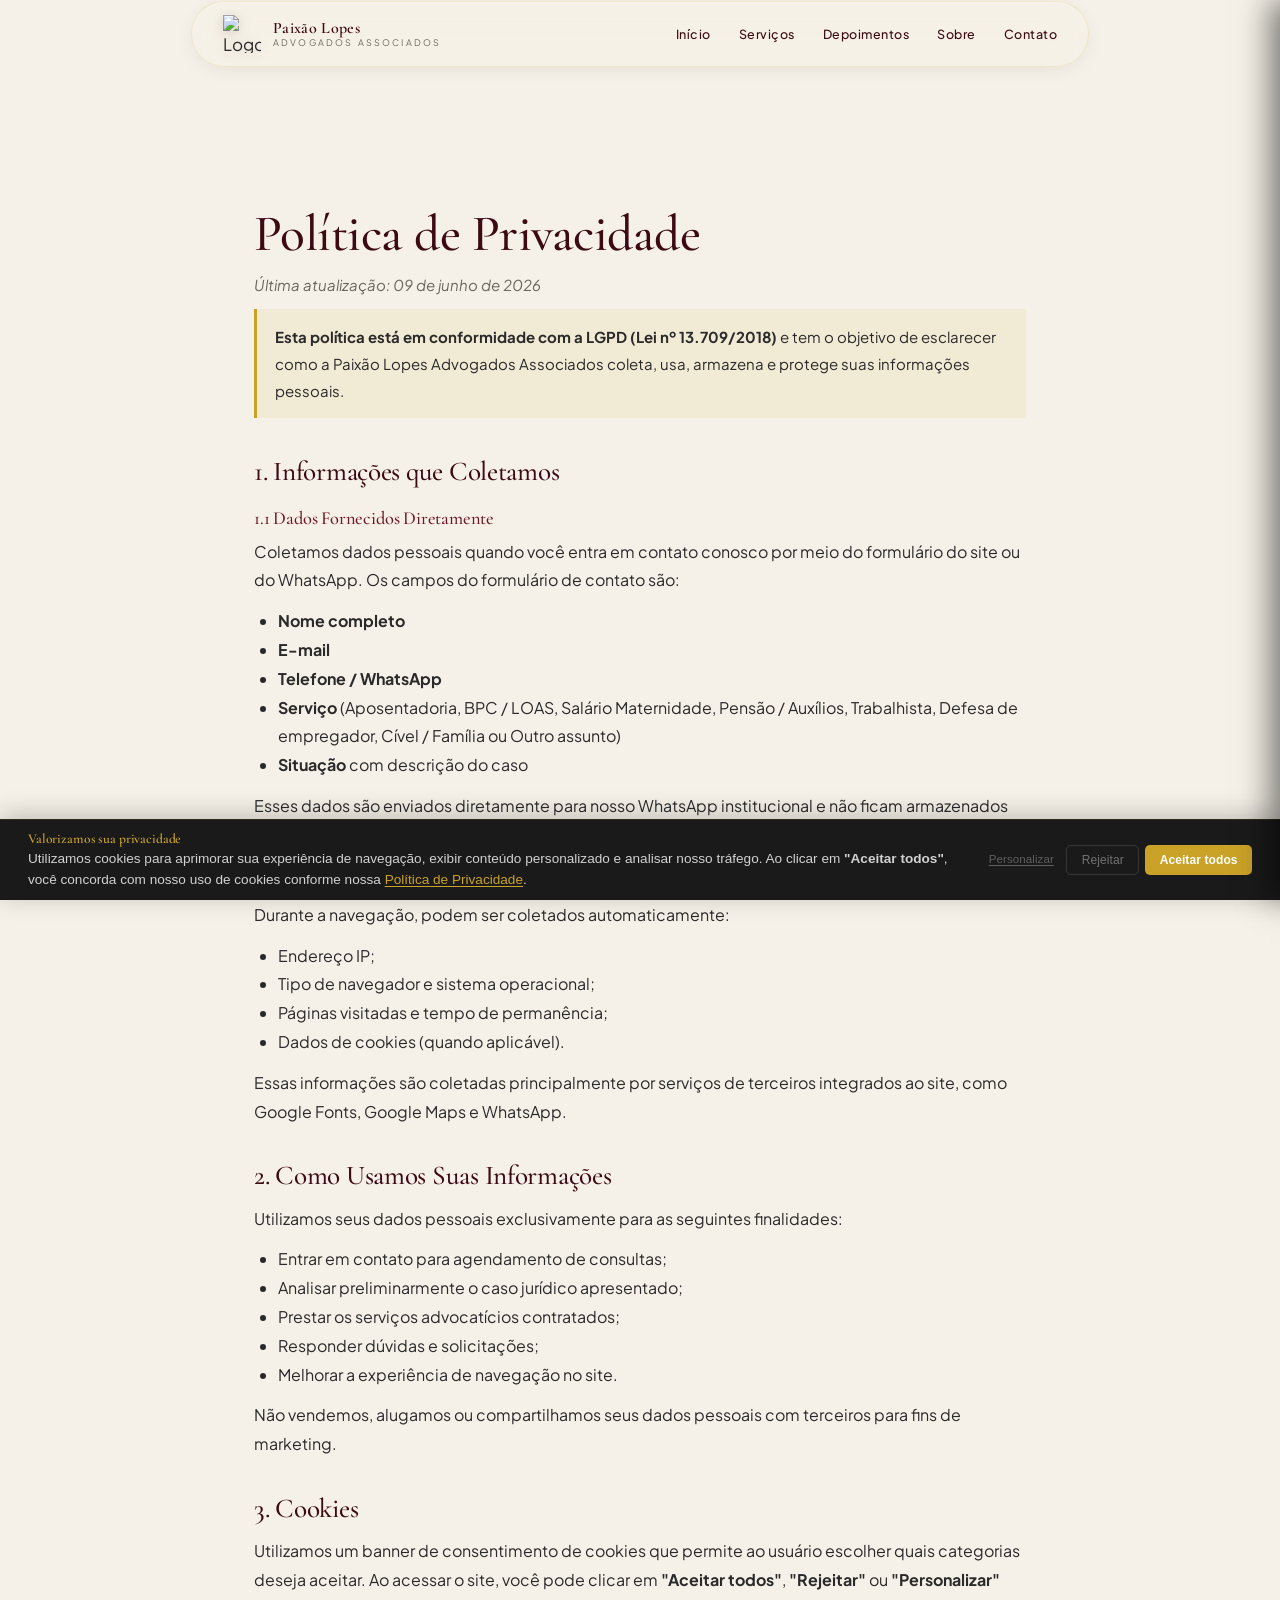
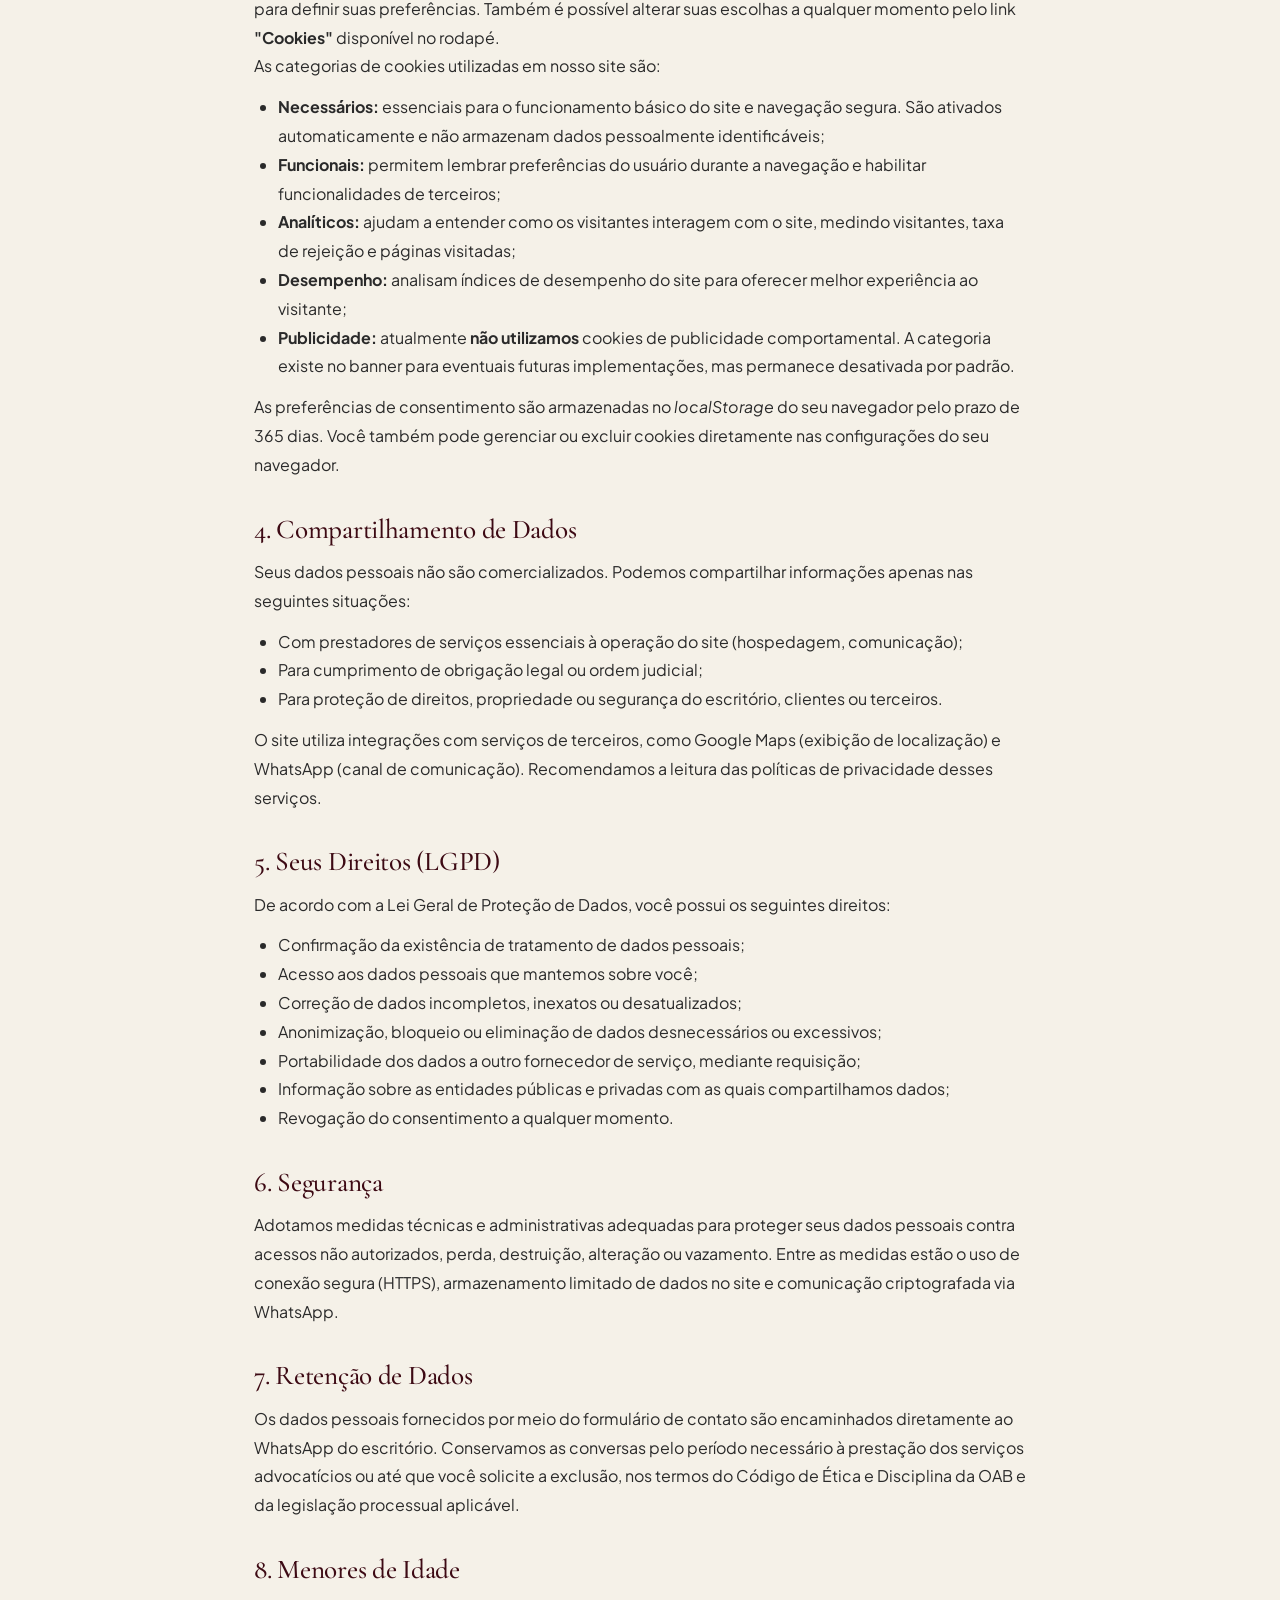
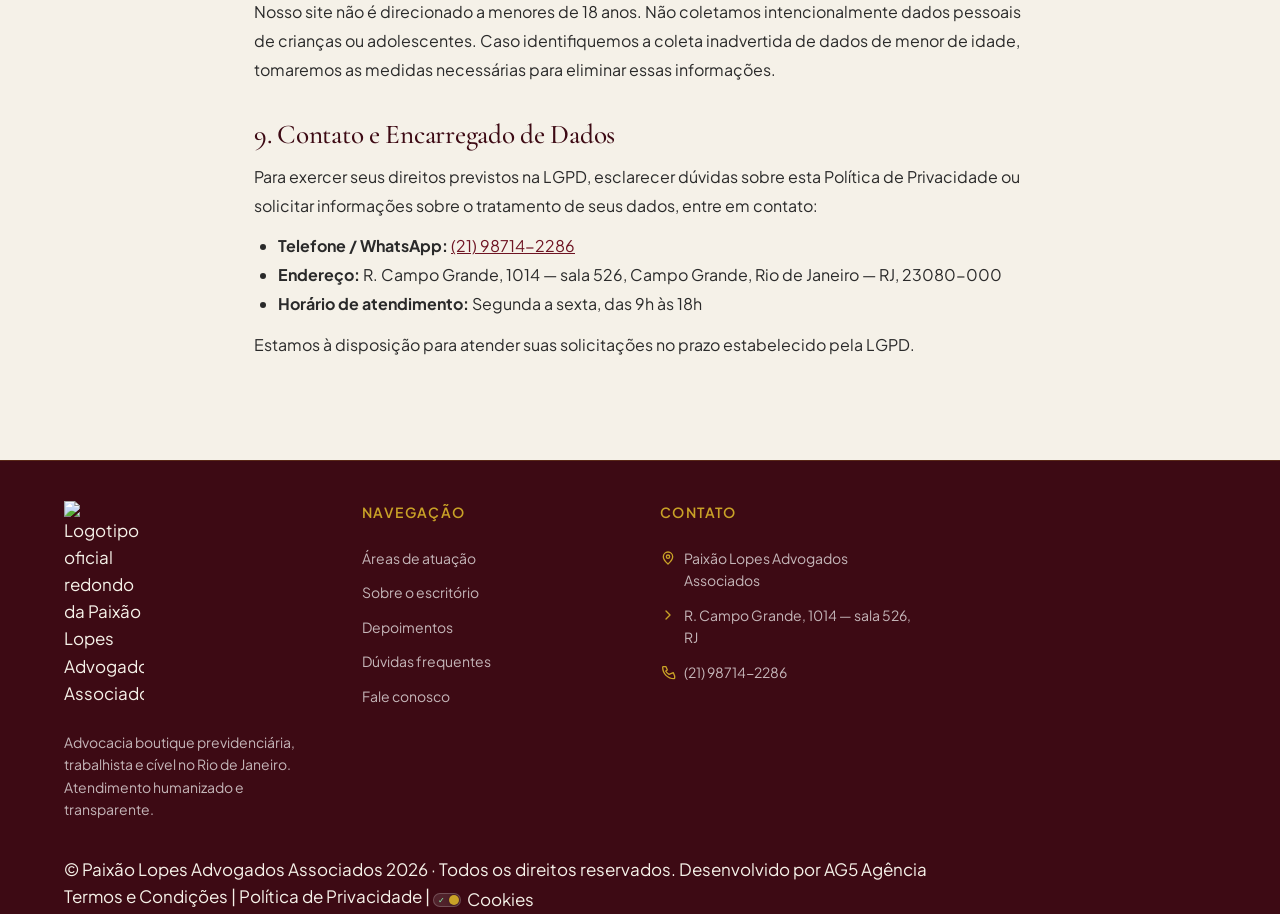
==== commit aa5b17e5: "fix: aj" ====
--- a/politica-de-privacidade.html
+++ b/politica-de-privacidade.html
@@ -3,7 +3,9 @@
 <head>
 <meta charset="UTF-8" />
 <meta name="viewport" content="width=device-width, initial-scale=1.0" />
-<title>Política de Privacidade — Paixão Lopes Advogados Associados</title>
+<title>Política de Privacidade | Paixão Lopes Advogados Associados</title>
+  <link rel="canonical" href="https://www.paixaolopesadvogados.com.br/politica-de-privacidade.html" />
+  <meta name="robots" content="noindex, follow" />
 <meta name="description" content="Política de Privacidade do site Paixão Lopes Advogados Associados. Conformidade com a LGPD." />
 <link rel="icon" type="image/x-icon" href="assets/favicon-paixao-lopes-advogados.ico" />
 <link rel="preconnect" href="https://fonts.googleapis.com" />
@@ -40,12 +42,10 @@
   <nav class="nav__links" aria-label="Navegação principal">
     <a href="index.html#inicio">Início</a>
     <a href="index.html#servicos">Serviços</a>
+    <a href="index.html#depoimentos">Depoimentos</a>
     <a href="index.html#sobre">Sobre</a>
-    <a href="index.html#depoimentos">Depoimentos</a>
-    <a href="index.html#faq">Dúvidas</a>
-    <a href="index.html#localizacao">Onde estamos</a>
+    <a href="index.html#contato">Contato</a>
   </nav>
-  <a class="btn btn-outline nav__cta" href="index.html#contato">Fale conosco</a>
   <button class="nav__burger" id="burger" aria-label="Abrir menu" aria-expanded="false">
     <span></span><span></span><span></span>
   </button>
@@ -68,11 +68,9 @@
   <nav class="drawer__nav" aria-label="Navegação móvel">
     <a href="index.html#inicio">Início</a>
     <a href="index.html#servicos">Serviços</a>
+    <a href="index.html#depoimentos">Depoimentos</a>
     <a href="index.html#sobre">Sobre</a>
-    <a href="index.html#depoimentos">Depoimentos</a>
-    <a href="index.html#faq">Dúvidas</a>
-    <a href="index.html#localizacao">Onde estamos</a>
-    <a class="btn btn-gold drawer__cta" href="index.html#contato">Fale conosco</a>
+    <a href="index.html#contato">Contato</a>
   </nav>
 </div>
 
@@ -293,7 +291,7 @@
     </div>
 </div>
 <button id="ck-prefs-btn" class="ck-prefs-btn" aria-label="Preferências de cookies" style="display:none;">Cookies</button>
-<script src="script.js"></script>
+<script src="script.js" defer></script>
 <script src="cookie-banner.js" defer></script>
 </body>
 </html>
--- a/style.css
+++ b/style.css
@@ -679,15 +679,7 @@
   90%, 100% { opacity: 0; transform: translateX(-50%) translateY(5px); }
 }
 
-/* ============================================================
-   MARQUEE
-   ============================================================ */
-.marquee { background: var(--bordo-escuro); color: var(--marfim); overflow: hidden; padding: 20px 0; border-block: 1px solid rgba(201,162,39,.25); }
-.marquee__track { display: flex; gap: 0; width: max-content; animation: marquee 32s linear infinite; }
-.marquee:hover .marquee__track { animation-play-state: paused; }
-.marquee__track span { font-family: var(--serif); font-style: italic; font-size: clamp(1.2rem, 2.4vw, 1.9rem); padding: 0 30px; display: inline-flex; align-items: center; gap: 60px; }
-.marquee__track span::after { content: "✦"; color: var(--ouro); font-style: normal; font-size: .7em; }
-@keyframes marquee { to { transform: translateX(-50%); } }
+
 
 /* ============================================================
    IMPACTO
@@ -1467,10 +1459,9 @@
 }
 .depo__quote-text {
   font-family: var(--serif);
-  font-size: 15px;
-  line-height: 1.6;
+  font-size: 18px;
+  line-height: 1.7;
   color: var(--grafite);
-  font-style: italic;
   margin-bottom: 20px;
   text-wrap: pretty;
 }
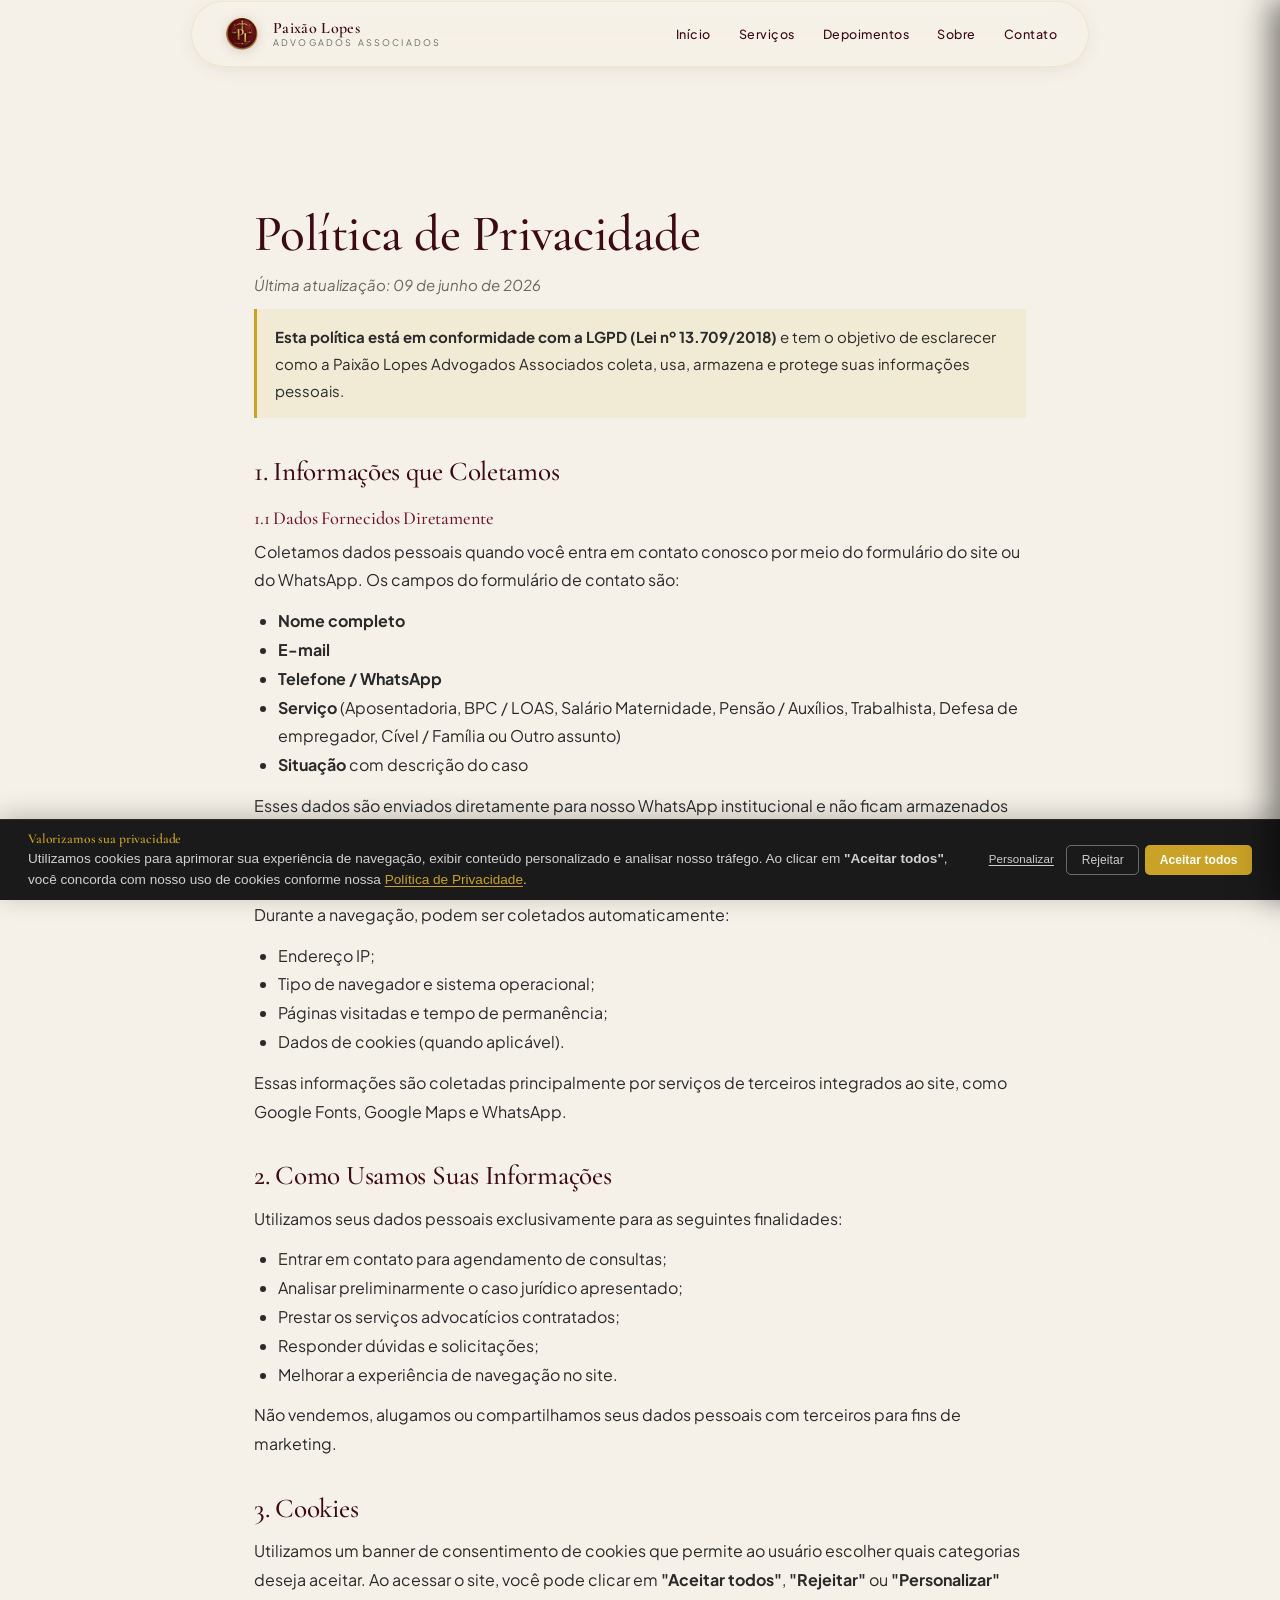
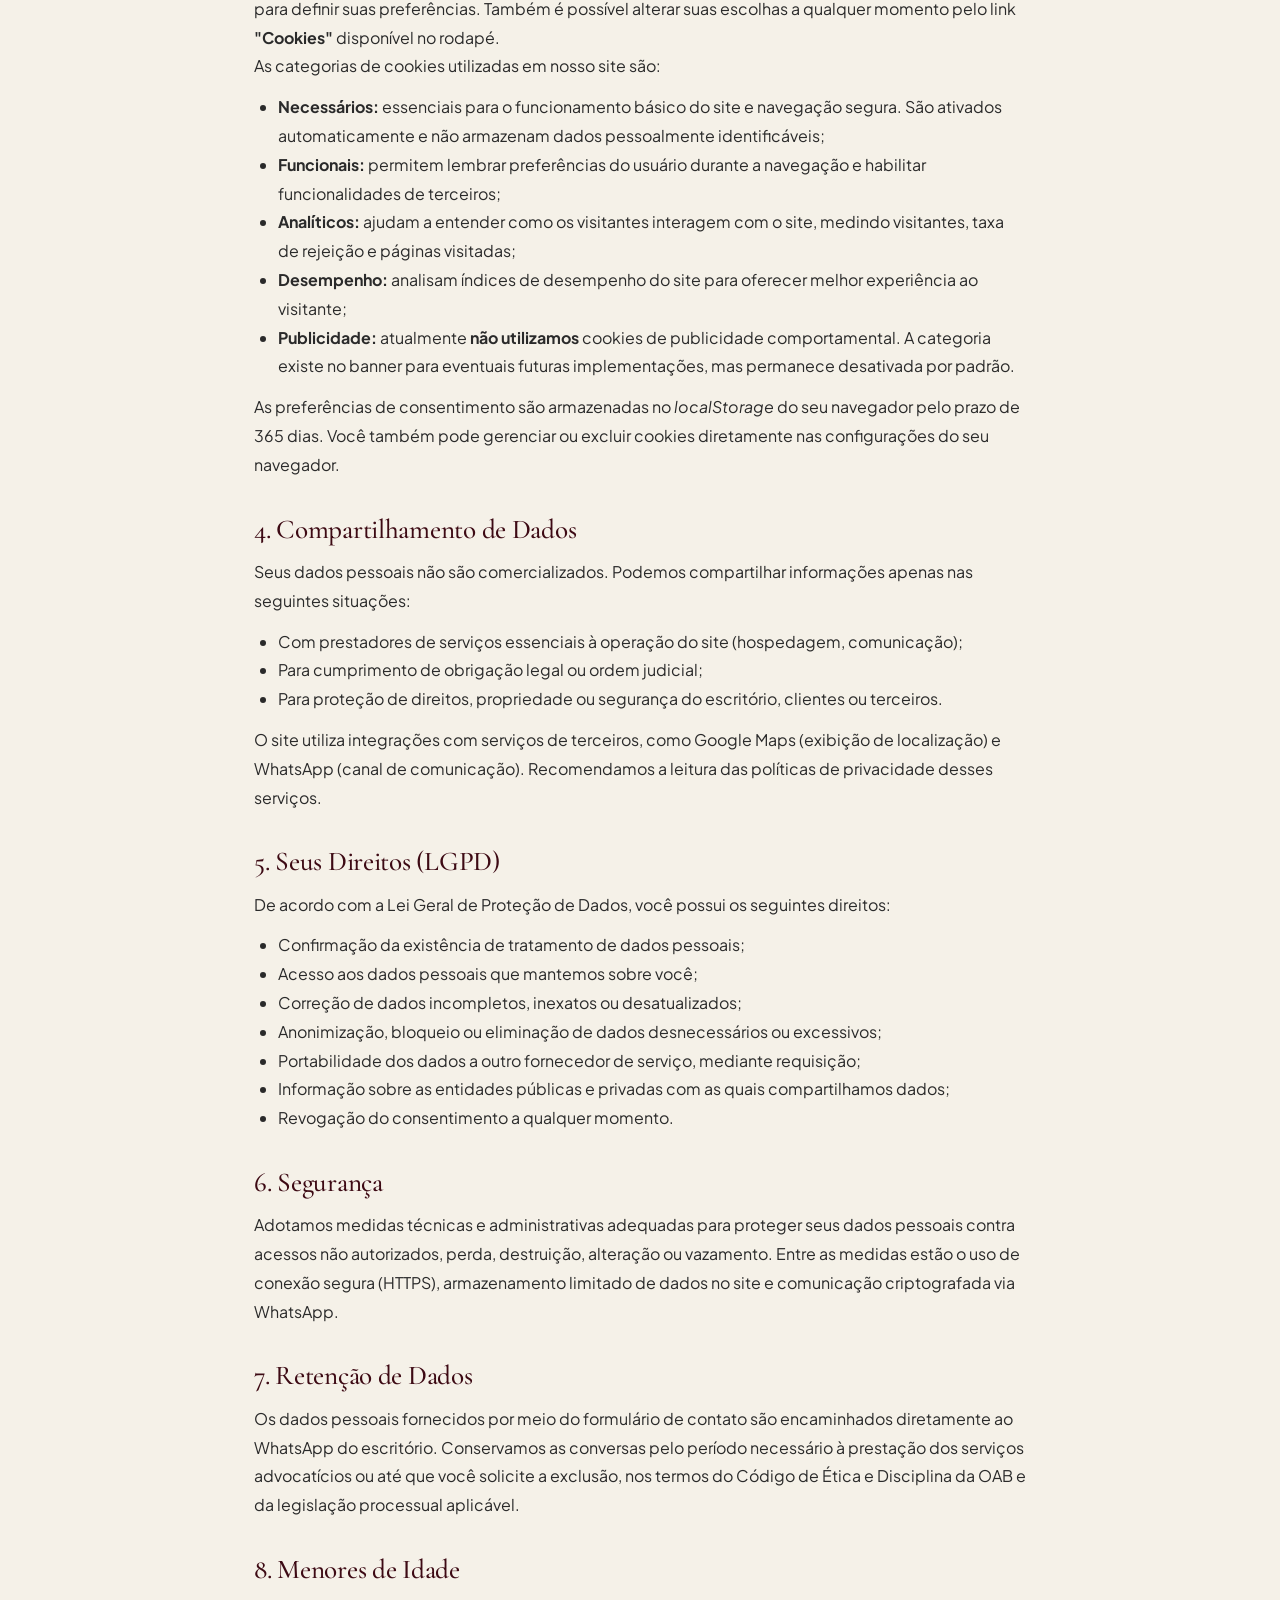
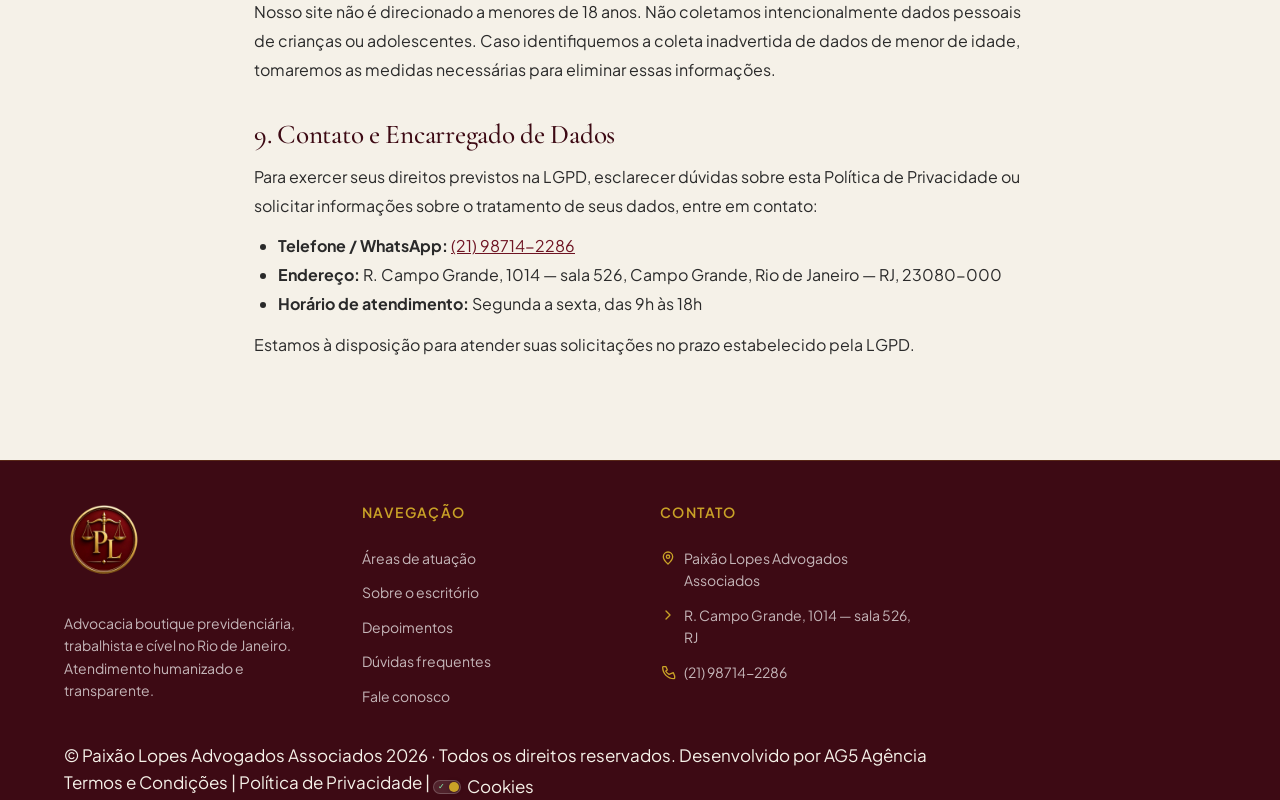
==== commit 5bdcce4a: "refactor: implement AG5 V4 WhatsApp experience with intersection-triggered bubble and compliance mod" ====
--- a/politica-de-privacidade.html
+++ b/politica-de-privacidade.html
@@ -211,7 +211,7 @@
           <li><a href="https://www.google.com/maps/dir//Paix%C3%A3o+Lopes+Advogados+Associados+-+R.+Campo+Grande,+1014+-+sala+526+-+Campo+Grande,+Rio+de+Janeiro+-+RJ,+23080-000/@-22.9015764,-43.5594576,18z" target="_blank" rel="noopener">
             <svg viewBox="0 0 24 24" fill="none" stroke="currentColor" stroke-width="2"><path d="M9 18l6-6-6-6" stroke-linecap="round" stroke-linejoin="round"/></svg>
             R. Campo Grande, 1014 — sala 526, RJ</a></li>
-          <li><a href="https://wa.me/5521987142286" target="_blank" rel="noopener">
+          <li><a href="https://wa.me/5521987142286?text=Ol%C3%A1%2C%20vim%20atrav%C3%A9s%20do%20site%20e%20gostaria%20de%20tirar%20uma%20d%C3%BAvida%20sobre%20a%20pol%C3%ADtica%20de%20privacidade." target="_blank" rel="noopener">
             <svg viewBox="0 0 24 24" fill="none" stroke="currentColor" stroke-width="2"><path d="M5 4h4l2 5-2.5 1.5a11 11 0 0 0 5 5L20 13l2 5v3a1 1 0 0 1-1 1A17 17 0 0 1 4 5a1 1 0 0 1 1-1z" stroke-linejoin="round"/></svg>
             (21) 98714-2286</a></li>
         </ul>
--- a/style.css
+++ b/style.css
@@ -65,7 +65,10 @@
   overflow-x: hidden;
 }
 
-img { display: block; max-width: 100%; }
+body.no-scroll { overflow: hidden; }
+
+/* img { display: block; max-width: 100%; } */
+img { display: block; max-width: 100%; height: auto; }
 a { color: inherit; text-decoration: none; }
 button { font-family: inherit; cursor: pointer; border: none; background: none; }
 ul { list-style: none; }
@@ -107,13 +110,19 @@
 /* gold hairline divider */
 .rule { height: 1px; background: linear-gradient(90deg, var(--ouro), transparent); width: 100%; }
 
-/* reveal animation base */
+/* reveal animation base — otimizado para evitar CLS */
 .reveal { opacity: 0; transform: translateY(34px); transition: opacity .8s var(--ease), transform .8s var(--ease); will-change: transform, opacity; }
 .reveal.in { opacity: 1; transform: none; }
 .reveal.d1 { transition-delay: .08s; }
 .reveal.d2 { transition-delay: .16s; }
 .reveal.d3 { transition-delay: .24s; }
 .reveal.d4 { transition-delay: .32s; }
+
+/* Hero LCP: elementos visíveis imediatamente sem esperar JS */
+.hero .hero__kicker,
+.hero h1,
+.hero .hero__sub,
+.hero .hero__actions { opacity: 1; transform: none; }
 
 /* ============================================================
    BUTTONS
@@ -421,6 +430,9 @@
 }
 .hero__seal img {
   width: 100%;
+  height: 100%;
+  object-fit: cover;
+  border-radius: 50%;
   filter: drop-shadow(0 30px 60px rgba(61,10,20,.3));
   animation: sealPulse 4s ease-in-out infinite;
 }
@@ -1157,8 +1169,9 @@
 }
 .ph-portrait-block img {
   width: 100%;
-  aspect-ratio: 4/5;
-  object-fit: cover;
+  height: auto;  /* Proporcional ao tamanho original da imagem (600x800) */
+  aspect-ratio: auto;
+  object-fit: initial;
   border: 1px solid rgba(42, 42, 42, 0.05);
   display: block;
 }
@@ -1229,9 +1242,12 @@
 }
 .sobre__img-wrapper img {
   width: 100%;
-  aspect-ratio: 4/5;
+  height: auto;
+  max-height: 480px; /* Limita a altura sem distorcer */
   object-fit: cover;
+  object-position: center 35%; /* Desce a imagem dentro do card */
   border: 1px solid rgba(255, 255, 255, 0.05);
+  display: block;
 }
 
 /* Selo com os nomes das sócias */
@@ -1502,6 +1518,7 @@
   transition: all 0.4s var(--ease);
   flex-shrink: 0;
   z-index: 2;
+  padding: 0;
 }
 .depo__nav:hover {
   background: var(--ouro);
@@ -1522,7 +1539,7 @@
   pointer-events: none;
 }
 
-/* Indicadores de slide */
+/* Indicadores de slide — touch target mínimo 44×44px */
 .depo__dots {
   display: flex;
   justify-content: center;
@@ -1537,13 +1554,15 @@
   background: rgba(201, 162, 39, 0.25);
   cursor: pointer;
   transition: all 0.4s var(--ease);
-  padding: 0;
+  padding: 12px;
+  background-clip: content-box;
+  box-sizing: content-box;
 }
 .depo__dot:hover {
-  background: rgba(201, 162, 39, 0.5);
+  background-color: rgba(201, 162, 39, 0.5);
 }
 .depo__dot.active {
-  background: var(--ouro);
+  background-color: var(--ouro);
   transform: scale(1.2);
 }
 
@@ -1602,8 +1621,7 @@
     flex: 0 0 100%;
   }
   .depo__nav {
-    width: 40px;
-    height: 40px;
+    display: none;
   }
   .depo__nav svg {
     width: 18px;
@@ -1614,9 +1632,16 @@
   }
   .depo__card-clean {
     padding: 32px 0;
+    height: auto;
   }
   .depo__dots {
     margin-top: 24px;
+    gap: 8px;
+  }
+  .depo__dot {
+    width: 6px;
+    height: 6px;
+    padding: 10px;
   }
 }
 
@@ -1987,8 +2012,19 @@
     border-left-color: transparent;
     padding-left: 8px;
   }
+  .faq__item-btn:hover .faq__item-num,
+  .faq__item-btn.active .faq__item-num {
+    color: var(--ouro);
+  }
+  .faq__item-btn:hover .faq__item-q,
   .faq__item-btn.active .faq__item-q {
-    color: var(--bordo);
+    color: var(--bordo-escuro);
+  }
+  .faq__item-btn:hover .faq__item-arrow,
+  .faq__item-btn.active .faq__item-arrow {
+    opacity: 0.4;
+    color: var(--ouro);
+    transform: translateX(0) scale(0.9);
   }
   .faq__item-btn::after {
     display: none;
@@ -2508,13 +2544,13 @@
 }
 
 /* ========================================
-   WHATSAPP PREMIUM EXPERIENCE
+   WHATSAPP PREMIUM EXPERIENCE (AG5 V4)
    ======================================== */
 .wa-premium-container {
   position: fixed;
   bottom: 24px;
   right: 24px;
-  z-index: 1000;
+  z-index: 2000;
   font-family: var(--sans);
 }
 
@@ -2527,7 +2563,7 @@
   background: rgba(255, 255, 255, 0.92);
   backdrop-filter: blur(15px);
   -webkit-backdrop-filter: blur(15px);
-  border: 1px solid rgba(255, 255, 255, 0.5);
+  border: 1px solid rgba(201, 162, 39, .25);
   border-radius: 24px 24px 4px 24px;
   box-shadow: 0 20px 40px rgba(61, 10, 20, 0.15);
   padding: 20px;
@@ -2542,6 +2578,22 @@
   transform: translateY(0) scale(1);
 }
 
+/* Cauda triangular conectando o balão ao botão */
+.wa-bubble::before {
+  content: '';
+  position: absolute;
+  bottom: -10px;
+  right: 22px;
+  width: 20px;
+  height: 20px;
+  background: inherit;
+  border-right: 1px solid rgba(201, 162, 39, .35);
+  border-bottom: 1px solid rgba(201, 162, 39, .35);
+  transform: rotate(45deg);
+  border-bottom-right-radius: 4px;
+  z-index: -1;
+}
+
 /* Cabeçalho */
 .wa-header {
   display: flex;
@@ -2551,35 +2603,21 @@
   border-bottom: 1px solid rgba(0,0,0,0.06);
   padding-bottom: 12px;
 }
-.wa-avatar-wrapper { position: relative; }
+.wa-avatar-wrapper { position: relative; flex-shrink: 0; }
 .wa-avatar {
   width: 45px;
   height: 45px;
   border-radius: 50%;
-  object-fit: cover;
+  object-fit: contain;
+  background: #fff;
   border: 2px solid #25d366;
-}
-.wa-status-dot {
-  position: absolute;
-  bottom: -2px;
-  right: -2px;
-  width: 12px;
-  height: 12px;
-  background: #25d366;
-  border: 2px solid #fff;
-  border-radius: 50%;
+  display: block;
 }
 .wa-name {
   display: block;
   font-weight: 700;
   color: #1a1a1a;
   font-size: 15px;
-}
-.wa-status-text {
-  font-size: 11px;
-  color: #666;
-  text-transform: uppercase;
-  letter-spacing: 0.5px;
 }
 
 /* Animação de Digitação */
@@ -2610,7 +2648,7 @@
   color: #333;
   line-height: 1.5;
 }
-.wa-message-text strong { color: #000; font-weight: 700; }
+.wa-message-text strong { color: var(--ouro); font-weight: 700; }
 
 /* Botão Flutuante - Redondo */
 .wa-float-btn {
@@ -2627,6 +2665,14 @@
   text-decoration: none;
   transition: all 0.4s cubic-bezier(0.175, 0.885, 0.32, 1.275);
   position: relative;
+  opacity: 0;
+  visibility: hidden;
+  transform: translateY(20px) scale(0.8);
+}
+.wa-float-btn.visible {
+  opacity: 1;
+  visibility: visible;
+  transform: translateY(0) scale(1);
 }
 .wa-float-btn:hover {
   transform: scale(1.08);
@@ -2637,6 +2683,29 @@
   height: 30px;
   flex: none;
 }
+
+/* Badge de notificação (compacto — não invasivo) */
+.wa-badge {
+  position: absolute;
+  top: -1px;
+  right: -1px;
+  background: #ff3b30;
+  color: #fff;
+  font-size: 9px;
+  line-height: 1;
+  width: 15px;
+  height: 15px;
+  border-radius: 50%;
+  display: flex;
+  align-items: center;
+  justify-content: center;
+  font-weight: 700;
+  border: 1.5px solid #fff;
+  opacity: 0;
+  transform: scale(0);
+  transition: all 0.4s ease;
+}
+.wa-badge.show { opacity: 1; transform: scale(1); }
 
 /* Fechar */
 .wa-close {
@@ -2655,6 +2724,11 @@
   transition: color 0.3s;
 }
 .wa-close:hover { color: #333; }
+
+/* Classes utilitárias (PageSpeed fix — evita inline style / forced reflow) */
+.wa-typing.is-hidden { display: none !important; }
+.wa-message-text.is-visible { display: block !important; opacity: 0; transition: opacity 500ms ease; }
+.wa-message-text.is-visible.is-in { opacity: 1; }
 
 /* Responsivo */
 @media (max-width: 480px) {
--- a/cookie-banner.css
+++ b/cookie-banner.css
@@ -160,22 +160,19 @@
     transform: translateY(-1px);
 }
 
-/* Outline — Borda sutil */
+/* Cookie banner — contraste WCAG 4.5:1 */
 .ck-btn--outline {
     background: transparent;
-    border: 1px solid rgba(255, 255, 255, 0.12);
-    color: rgba(255, 255, 255, 0.38);
-}
-
+    border: 1px solid rgba(255, 255, 255, 0.35);
+    color: rgba(255, 255, 255, 0.78);
+}
 .ck-btn--outline:hover {
-    border-color: rgba(255, 255, 255, 0.28);
-    color: rgba(255, 255, 255, 0.65);
-}
-
-/* Ghost — Link underline */
+    border-color: rgba(255, 255, 255, 0.55);
+    color: rgba(255, 255, 255, 0.95);
+}
 .ck-btn--ghost {
     background: transparent;
-    color: rgba(255, 255, 255, 0.3);
+    color: rgba(255, 255, 255, 0.78);
     border: none;
     padding: 0.38rem 0.4rem;
     text-decoration: underline;
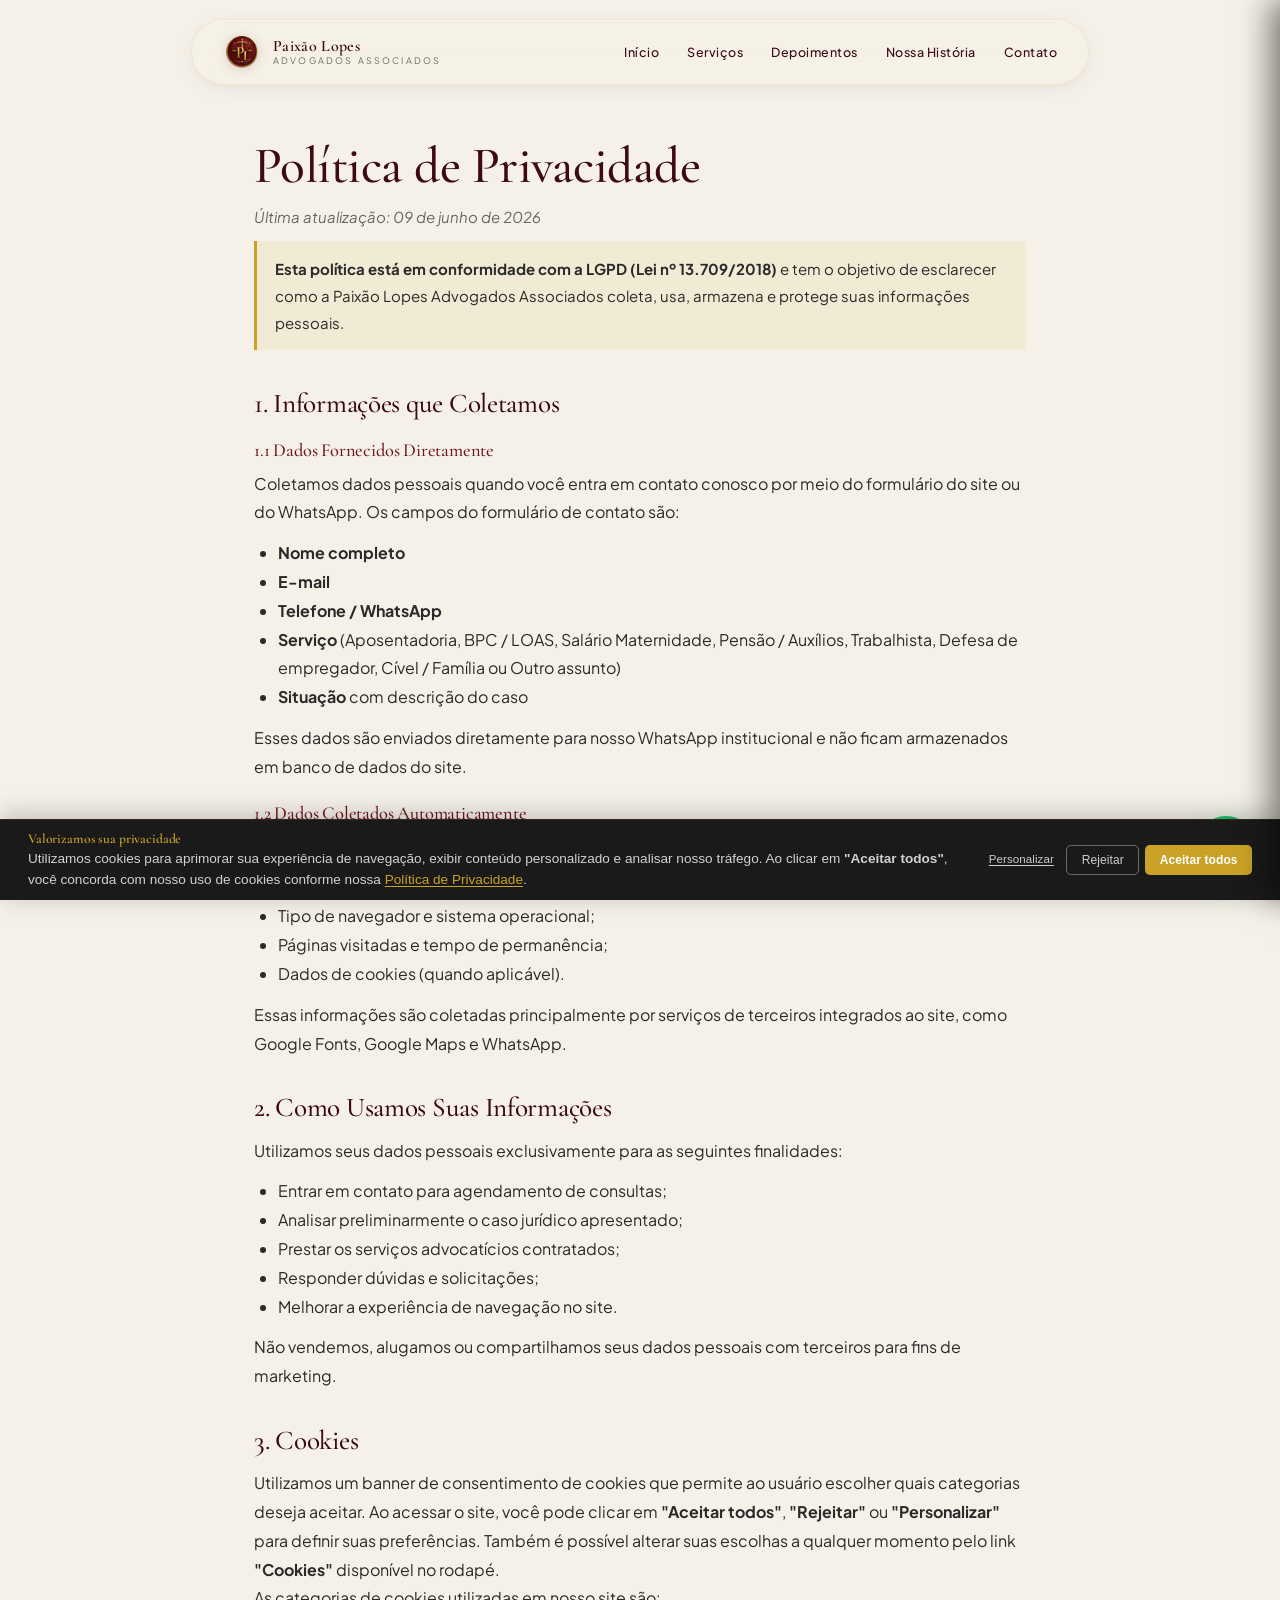
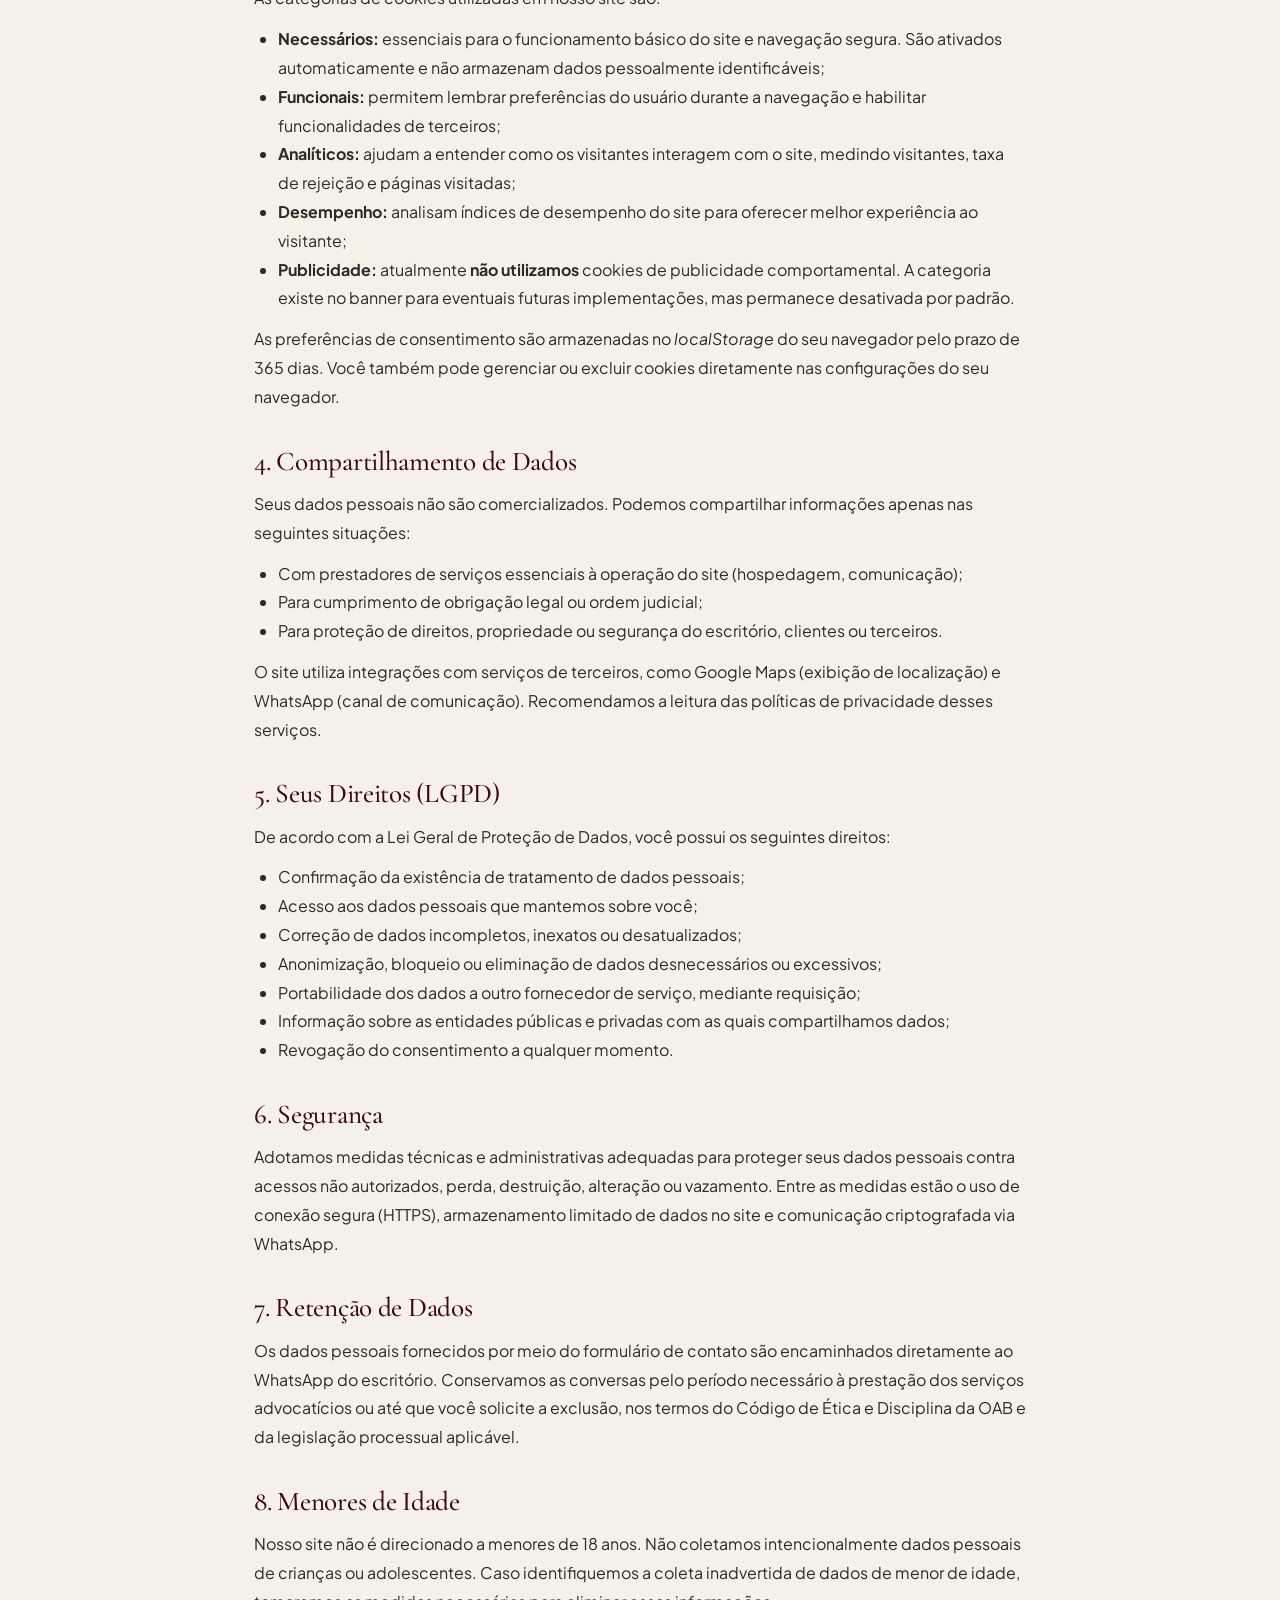
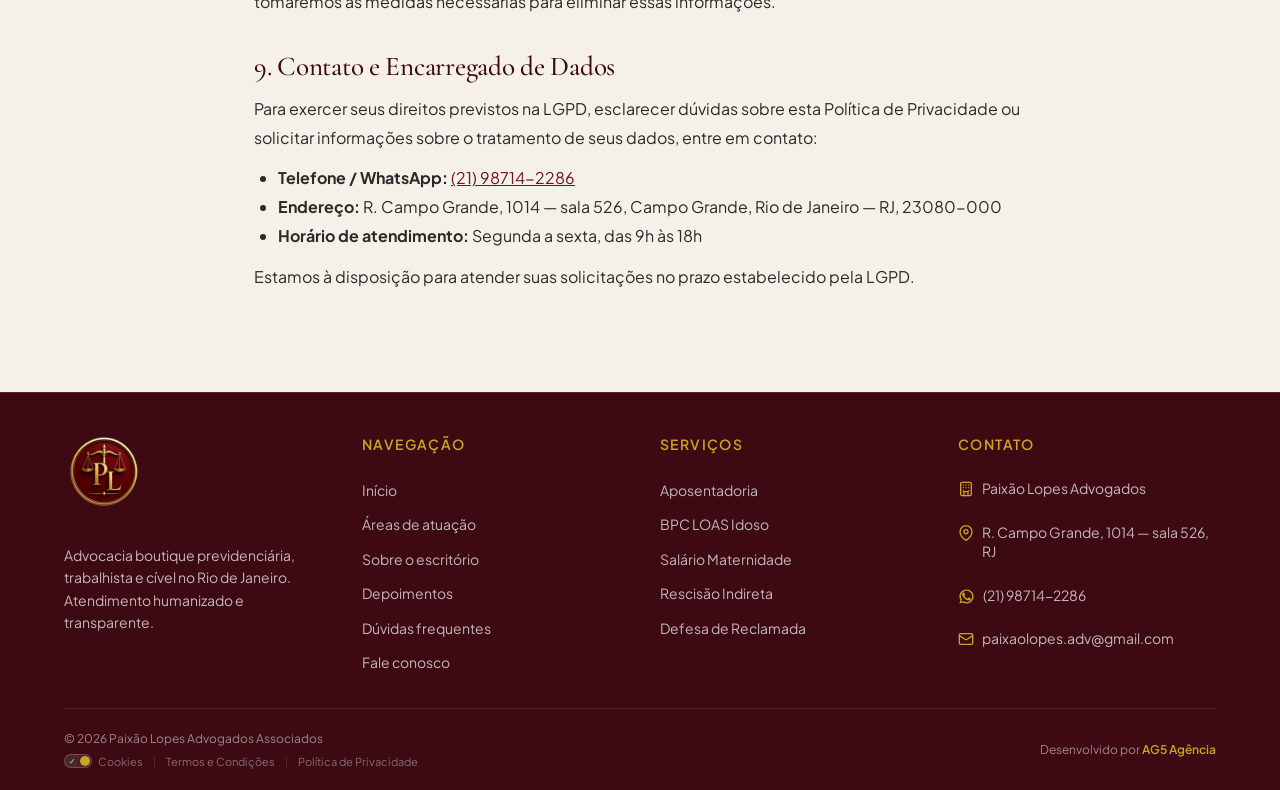
==== commit d7e6834e: "feat: add image assets and project documentation, and refactor page templates and configuration for " ====
--- a/politica-de-privacidade.html
+++ b/politica-de-privacidade.html
@@ -31,32 +31,34 @@
 <body id="topo">
 
 <!-- ============ NAVBAR ============ -->
-<header class="nav scrolled" id="nav">
-  <a class="nav__brand" href="index.html#topo" aria-label="Paixão Lopes — início">
-    <img src="assets/logo-paixao-lopes-advogados-desktop.webp" alt="Logotipo oficial redondo da Paixão Lopes Advogados Associados com a balança da justiça e as iniciais PL" />
-    <span class="nav__brand-txt">
-      <b>Paixão Lopes</b>
-      <span>Advogados Associados</span>
-    </span>
-  </a>
-  <nav class="nav__links" aria-label="Navegação principal">
-    <a href="index.html#inicio">Início</a>
-    <a href="index.html#servicos">Serviços</a>
-    <a href="index.html#depoimentos">Depoimentos</a>
-    <a href="index.html#sobre">Sobre</a>
-    <a href="index.html#contato">Contato</a>
-  </nav>
-  <button class="nav__burger" id="burger" aria-label="Abrir menu" aria-expanded="false">
-    <span></span><span></span><span></span>
-  </button>
-</header>
+<div class="nav-wrapper" id="navWrapper">
+  <header class="nav scrolled" id="nav">
+    <a class="nav__brand" href="index.html#topo" aria-label="Paixão Lopes — início">
+      <img src="assets/logo-paixao-lopes-advogados-desktop.webp" alt="Logotipo oficial redondo da Paixão Lopes Advogados Associados com a balança da justiça e as iniciais PL" width="80" height="80" />
+      <span class="nav__brand-txt">
+        <b>Paixão Lopes</b>
+        <span>Advogados Associados</span>
+      </span>
+    </a>
+    <nav class="nav__links" aria-label="Navegação principal">
+      <a href="index.html#inicio">Início</a>
+      <a href="index.html#servicos">Serviços</a>
+      <a href="index.html#depoimentos">Depoimentos</a>
+      <a href="nossa-historia.html">Nossa História</a>
+      <a href="index.html#contato">Contato</a>
+    </nav>
+    <button class="nav__burger" id="burger" aria-label="Abrir menu" aria-expanded="false">
+      <span></span><span></span><span></span>
+    </button>
+  </header>
+</div>
 
 <!-- mobile panel -->
 <div class="drawer-overlay" id="drawerOverlay"></div>
 <div class="drawer" id="drawer">
   <div class="drawer__header">
     <div class="drawer__brand">
-      <img src="assets/logo-paixao-lopes-advogados-mobile.webp" alt="Brasão oficial redondo da Paixão Lopes Advogados" />
+      <img src="assets/logo-paixao-lopes-advogados-mobile.webp" alt="Brasão oficial redondo da Paixão Lopes Advogados" width="38" height="38" />
       <span><b>Paixão Lopes</b></span>
     </div>
     <button class="drawer__close" id="drawerClose" aria-label="Fechar menu">
@@ -69,7 +71,7 @@
     <a href="index.html#inicio">Início</a>
     <a href="index.html#servicos">Serviços</a>
     <a href="index.html#depoimentos">Depoimentos</a>
-    <a href="index.html#sobre">Sobre</a>
+    <a href="nossa-historia.html">Nossa História</a>
     <a href="index.html#contato">Contato</a>
   </nav>
 </div>
@@ -186,58 +188,116 @@
 <footer class="foot" id="rodape">
   <div class="wrap">
     <div class="foot__top">
+      <!-- Coluna 1 — Marca -->
       <div class="foot__about">
-        <a class="foot__brand" href="https://share.google/LCn8cSXzbrbcLTiIs" target="_blank" rel="noopener">
-          <img src="assets/logo-paixao-lopes-advogados-desktop.webp" alt="Logotipo oficial redondo da Paixão Lopes Advogados Associados" />
+        <a class="foot__brand" href="https://share.google/LCn8cSXzbrbcLTiIs" target="_blank" rel="noopener noreferrer">
+          <img src="assets/logo-paixao-lopes-advogados-desktop.webp" alt="Logotipo oficial redondo da Paixão Lopes Advogados Associados" width="80" height="80" />
         </a>
         <p>Advocacia boutique previdenciária, trabalhista e cível no Rio de Janeiro. Atendimento humanizado e transparente.</p>
       </div>
+
+      <!-- Coluna 2 — Links Rápidos (Navegação) -->
       <div class="foot__col">
         <h4>Navegação</h4>
         <ul>
-          <li><a href="index.html#servicos">Áreas de atuação</a></li>
-          <li><a href="index.html#sobre">Sobre o escritório</a></li>
-          <li><a href="index.html#depoimentos">Depoimentos</a></li>
-          <li><a href="index.html#faq">Dúvidas frequentes</a></li>
-          <li><a href="index.html#contato">Fale conosco</a></li>
+          <li><a href="index.html#inicio" aria-label="Início — topo da página">Início</a></li>
+          <li><a href="index.html#servicos" aria-label="Áreas de atuação — serviços jurídicos">Áreas de atuação</a></li>
+          <li><a href="index.html#sobre" aria-label="Sobre o escritório — história e equipe">Sobre o escritório</a></li>
+          <li><a href="index.html#depoimentos" aria-label="Depoimentos — avaliações de clientes">Depoimentos</a></li>
+          <li><a href="index.html#faq" aria-label="Dúvidas frequentes — FAQ">Dúvidas frequentes</a></li>
+          <li><a href="index.html#contato" aria-label="Fale conosco — formulário de contato">Fale conosco</a></li>
         </ul>
       </div>
+
+      <!-- Coluna 3 — Serviços Principais -->
+      <div class="foot__col">
+        <h4>Serviços</h4>
+        <ul>
+          <li><a href="index.html#servicos" aria-label="Serviço — Aposentadoria">Aposentadoria</a></li>
+          <li><a href="index.html#servicos" aria-label="Serviço — BPC LOAS Idoso">BPC LOAS Idoso</a></li>
+          <li><a href="index.html#servicos" aria-label="Serviço — Salário Maternidade">Salário Maternidade</a></li>
+          <li><a href="index.html#servicos" aria-label="Serviço — Rescisão Indireta">Rescisão Indireta</a></li>
+          <li><a href="index.html#servicos" aria-label="Serviço — Defesa de Reclamada">Defesa de Reclamada</a></li>
+        </ul>
+      </div>
+
+      <!-- Coluna 4 — Contato -->
       <div class="foot__col">
         <h4>Contato</h4>
-        <ul>
-          <li><a href="https://share.google/LCn8cSXzbrbcLTiIs" target="_blank" rel="noopener">
-            <svg viewBox="0 0 24 24" fill="none" stroke="currentColor" stroke-width="2"><path d="M12 21s-7-6.4-7-11a7 7 0 0 1 14 0c0 4.6-7 11-7 11z" stroke-linejoin="round"/><circle cx="12" cy="10" r="2.5"/></svg>
-            Paixão Lopes Advogados Associados</a></li>
-          <li><a href="https://www.google.com/maps/dir//Paix%C3%A3o+Lopes+Advogados+Associados+-+R.+Campo+Grande,+1014+-+sala+526+-+Campo+Grande,+Rio+de+Janeiro+-+RJ,+23080-000/@-22.9015764,-43.5594576,18z" target="_blank" rel="noopener">
-            <svg viewBox="0 0 24 24" fill="none" stroke="currentColor" stroke-width="2"><path d="M9 18l6-6-6-6" stroke-linecap="round" stroke-linejoin="round"/></svg>
-            R. Campo Grande, 1014 — sala 526, RJ</a></li>
-          <li><a href="https://wa.me/5521987142286?text=Ol%C3%A1%2C%20vim%20atrav%C3%A9s%20do%20site%20e%20gostaria%20de%20tirar%20uma%20d%C3%BAvida%20sobre%20a%20pol%C3%ADtica%20de%20privacidade." target="_blank" rel="noopener">
-            <svg viewBox="0 0 24 24" fill="none" stroke="currentColor" stroke-width="2"><path d="M5 4h4l2 5-2.5 1.5a11 11 0 0 0 5 5L20 13l2 5v3a1 1 0 0 1-1 1A17 17 0 0 1 4 5a1 1 0 0 1 1-1z" stroke-linejoin="round"/></svg>
-            (21) 98714-2286</a></li>
+        <ul class="foot__contact">
+          <li>
+            <a href="https://share.google/LCn8cSXzbrbcLTiIs" target="_blank" rel="noopener noreferrer">
+              <svg viewBox="0 0 24 24" width="16" height="16" fill="none" stroke="currentColor" stroke-width="2" stroke-linecap="round" stroke-linejoin="round" aria-hidden="true" style="width:16px; height:16px; margin-top:2px;">
+                <rect x="4" y="2" width="16" height="20" rx="2" ry="2"/>
+                <line x1="9" y1="22" x2="9" y2="16"/>
+                <line x1="15" y1="22" x2="15" y2="16"/>
+                <line x1="9" y1="16" x2="15" y2="16"/>
+                <path d="M8 6h.01M16 6h.01M8 10h.01M16 10h.01M12 6h.01M12 10h.01M8 14h.01M16 14h.01"/>
+              </svg>
+              Paixão Lopes Advogados
+            </a>
+          </li>
+          <li>
+            <a href="https://www.google.com/maps/dir//Paix%C3%A3o+Lopes+Advogados+Associados+-+R.+Campo+Grande,+1014+-+sala+526+-+Campo+Grande,+Rio+de+Janeiro+-+RJ,+23080-000/@-22.9015764,-43.5594576,18z" target="_blank" rel="noopener noreferrer">
+              <svg viewBox="0 0 24 24" width="16" height="16" fill="none" stroke="currentColor" stroke-width="2" stroke-linecap="round" stroke-linejoin="round" aria-hidden="true" style="width:16px; height:16px; margin-top:2px;">
+                <path d="M21 10c0 7-9 13-9 13s-9-6-9-13a9 9 0 0 1 18 0z"/>
+                <circle cx="12" cy="10" r="3"/>
+              </svg>
+              R. Campo Grande, 1014 — sala 526, RJ
+            </a>
+          </li>
+          <li>
+            <a href="https://wa.me/5521987142286?text=Ol%C3%A1%2C%20vim%20atrav%C3%A9s%20do%20site%20e%20gostaria%20de%20tirar%20uma%20d%C3%BAvida%20sobre%20a%20pol%C3%ADtica%20de%20privacidade." target="_blank" rel="noopener noreferrer">
+              <svg viewBox="0 0 24 24" width="17" height="17" fill="currentColor" aria-hidden="true" style="width:17px; height:17px; margin-top:2px; flex-shrink:0;">
+                <path d="M17.472 14.382c-.297-.149-1.758-.867-2.03-.967-.273-.099-.471-.148-.67.15-.197.297-.767.966-.94 1.164-.173.199-.347.223-.644.075-.297-.15-1.255-.463-2.39-1.475-.883-.788-1.48-1.761-1.653-2.059-.173-.297-.018-.458.13-.606.134-.133.298-.347.446-.52.149-.174.198-.298.298-.497.099-.198.05-.371-.025-.52-.075-.149-.669-1.612-.916-2.207-.242-.579-.487-.5-.669-.51-.173-.008-.371-.01-.57-.01-.198 0-.52.074-.792.372-.272.297-1.04 1.016-1.04 2.479 0 1.462 1.065 2.875 1.213 3.074.149.198 2.096 3.2 5.077 4.487.709.306 1.262.489 1.694.625.712.227 1.36.195 1.871.118.571-.085 1.758-.719 2.006-1.413.248-.694.248-1.289.173-1.413-.074-.124-.272-.198-.57-.347z"/>
+                <path d="M12 2C6.477 2 2 6.477 2 12c0 1.89.525 3.66 1.438 5.168L2 22l4.978-1.406A9.954 9.954 0 0 0 12 22c5.523 0 10-4.477 10-10S17.523 2 12 2zm0 18a7.952 7.952 0 0 1-4.099-1.136l-.293-.174-3.035.857.86-3.017-.192-.31A7.948 7.948 0 0 1 4 12c0-4.411 3.589-8 8-8s8 3.589 8 8-3.589 8-8 8z"/>
+              </svg>
+              (21) 98714-2286
+            </a>
+          </li>
+          <li>
+            <a href="mailto:paixaolopes.adv@gmail.com">
+              <svg viewBox="0 0 24 24" width="16" height="16" fill="none" stroke="currentColor" stroke-width="2" stroke-linecap="round" stroke-linejoin="round" aria-hidden="true" style="width:16px; height:16px; margin-top:2px;">
+                <rect x="2" y="4" width="20" height="16" rx="2"/>
+                <path d="m22 7-8.97 5.7a1.94 1.94 0 0 1-2.06 0L2 7"/>
+              </svg>
+              paixaolopes.adv@gmail.com
+            </a>
+          </li>
         </ul>
       </div>
     </div>
-    <div class="foot__credits">
-      <span>© Paixão Lopes Advogados Associados 2026 · Todos os direitos reservados.</span>
-      <span>Desenvolvido por <a href="https://www.ag5agencia.com.br" target="_blank" rel="noopener">AG5 Agência</a></span>
-    </div>
-    <div class="foot__legal">
-      <a href="termos-e-condicoes.html">Termos e Condições</a>
-      <span>|</span>
-      <a href="politica-de-privacidade.html">Política de Privacidade</a>
-      <span>|</span>
-      <a href="#" id="ck-prefs-link" style="text-decoration:none; color:inherit; display:inline-flex; align-items:center; gap:6px;">
-        <span id="cookie-toggle" style="display:inline-flex; align-items:center; width:28px; height:14px; background:rgba(255,255,255,0.1); border-radius:10px; padding:2px; border:1px solid rgba(255,255,255,0.2); position:relative; font-size:8px; font-weight:bold;">
-          <span style="color:#86EFAC; margin-left:2px;">✓</span>
-          <span style="color:#FCA5A5; margin-left:auto; margin-right:2px;">✕</span>
-          <span id="cookie-toggle-dot" style="position:absolute; left:15px; width:10px; height:10px; background:#C9A227; border-radius:50%; box-shadow:0 0 5px rgba(0,0,0,0.3); transition:left 0.2s ease, background 0.2s ease;"></span>
-        </span>
-        Cookies
-      </a>
+
+    <!-- Separador -->
+    <div class="foot__divider"></div>
+
+    <!-- Seção de créditos inferior -->
+    <div class="foot__bottom">
+      <div class="foot__bottom-left">
+        <span class="foot__copy">© 2026 Paixão Lopes Advogados Associados</span>
+        <div class="foot__legal-links">
+          <a href="#" id="ck-prefs-link" style="text-decoration:none; color:inherit; display:inline-flex; align-items:center; gap:6px;">
+            <span id="cookie-toggle" style="display:inline-flex; align-items:center; width:28px; height:14px; background:rgba(255,255,255,0.1); border-radius:10px; padding:2px; border:1px solid rgba(255,255,255,0.2); position:relative; font-size:8px; font-weight:bold;">
+              <span style="color:#86EFAC; margin-left:2px;">✓</span>
+              <span style="color:#FCA5A5; margin-left:auto; margin-right:2px;">✕</span>
+              <span id="cookie-toggle-dot" style="position:absolute; left:15px; width:10px; height:10px; background:#C9A227; border-radius:50%; box-shadow:0 0 5px rgba(0,0,0,0.3); transition:left 0.2s ease, background 0.2s ease;"></span>
+            </span>
+            Cookies
+          </a>
+          <span class="sep">|</span>
+          <a href="termos-e-condicoes.html">Termos e Condições</a>
+          <span class="sep">|</span>
+          <a href="politica-de-privacidade.html">Política de Privacidade</a>
+        </div>
+      </div>
+      <div class="foot__bottom-right">
+        <span>Desenvolvido por <a href="https://www.ag5agencia.com.br" target="_blank" rel="noopener noreferrer">AG5 Agência</a></span>
+      </div>
     </div>
   </div>
 </footer>
 
+<!-- ============ OVERLAY & DRAWER MOBILE (já incluído acima) ============ -->
 
 <!-- ========== BANNER DE ACEITE ========== -->
 <div id="ck-banner" class="ck-banner" role="dialog" aria-modal="true" aria-label="Aviso de cookies" aria-live="polite" aria-hidden="true">
@@ -291,7 +351,47 @@
     </div>
 </div>
 <button id="ck-prefs-btn" class="ck-prefs-btn" aria-label="Preferências de cookies" style="display:none;">Cookies</button>
+
+<!-- WhatsApp Premium Experience -->
+<div class="wa-premium-container">
+    <!-- Balão de Mensagem Glassmorphism -->
+    <div id="wa-message-bubble" class="wa-bubble">
+        <button class="wa-close" id="wa-close-btn" aria-label="Fechar">
+            <svg viewBox="0 0 24 24" width="14" height="14" fill="none" stroke="currentColor" stroke-width="2" stroke-linecap="round" stroke-linejoin="round"><path d="M18 6 6 18M6 6l12 12"/></svg>
+        </button>
+
+        <div class="wa-content">
+            <div class="wa-header">
+                <div class="wa-avatar-wrapper">
+                    <img src="assets/logo-paixao-lopes-advogados-mobile.webp" alt="Brasão oficial redondo da Paixão Lopes Advogados Associados" class="wa-avatar" width="48" height="48" loading="lazy">
+                </div>
+                <div class="wa-info">
+                    <span class="wa-name">Paixão Lopes</span>
+                </div>
+            </div>
+
+            <!-- Estado de Digitação -->
+            <div id="wa-typing" class="wa-typing">
+                <span></span><span></span><span></span>
+            </div>
+
+            <!-- Mensagem Real (Escondida inicialmente) -->
+            <div id="wa-real-message" class="wa-message-text" style="display: none;">
+                <p>Olá! Estamos à disposição para esclarecer suas dúvidas. <strong>Atendimento humanizado.</strong></p>
+            </div>
+        </div>
+    </div>
+
+    <!-- Botão Flutuante Redondo -->
+    <a href="https://wa.me/5521987142286?text=Ol%C3%A1%2C%20vim%20atrav%C3%A9s%20do%20site%20e%20gostaria%20de%20tirar%20uma%20d%C3%BAvida%20sobre%20a%20pol%C3%ADtica%20de%20privacidade." class="wa-float-btn" target="_blank" rel="noopener noreferrer" id="wa-main-btn" role="button" aria-label="Falar pelo WhatsApp — Dra. Márcia Paixão">
+        <svg viewBox="0 0 24 24" width="30" height="30" fill="currentColor">
+            <path d="M17.472 14.382c-.297-.149-1.758-.867-2.03-.967-.273-.099-.471-.148-.67.15-.197.297-.767.966-.94 1.164-.173.199-.347.223-.644.075-.297-.15-1.255-.463-2.39-1.475-.883-.788-1.48-1.761-1.653-2.059-.173-.297-.018-.458.13-.606.134-.133.298-.347.446-.52.149-.174.198-.298.298-.497.099-.198.05-.371-.025-.52-.075-.149-.669-1.612-.916-2.207-.242-.579-.487-.5-.669-.51-.173-.008-.371-.01-.57-.01-.198 0-.52.074-.792.372-.272.297-1.04 1.016-1.04 2.479 0 1.462 1.065 2.875 1.213 3.074.149.198 2.096 3.2 5.077 4.487.709.306 1.262.489 1.694.625.712.227 1.36.195 1.871.118.571-.085 1.758-.719 2.006-1.413.248-.694.248-1.289.173-1.413-.074-.124-.272-.198-.57-.347m-5.421 7.403h-.004a9.87 9.87 0 01-5.031-1.378l-.361-.214-3.741.982.998-3.648-.235-.374a9.86 9.86 0 01-1.51-5.26c.001-5.45 4.436-9.884 9.888-9.884 2.64 0 5.122 1.03 6.988 2.898a9.825 9.825 0 012.893 6.994c-.003 5.45-4.437 9.884-9.885 9.884m8.413-18.297A11.815 11.815 0 0012.05 0C5.495 0 .16 5.335.157 11.892c0 2.096.547 4.13 1.588 5.929L0 24l6.335-1.652a11.78 11.78 0 005.715 1.47h.004c6.554 0 11.89-5.335 11.893-11.893a11.821 11.821 0 00-3.48-8.413"/>
+        </svg>
+        <span class="wa-badge" id="wa-notification" aria-hidden="true">1</span>
+    </a>
+</div>
+
+<script src="cookie-banner.js" defer></script>
 <script src="script.js" defer></script>
-<script src="cookie-banner.js" defer></script>
 </body>
 </html>
--- a/style.css
+++ b/style.css
@@ -588,6 +588,29 @@
   transform: none;
 }
 
+/* Imagem mobile da Hero (oculta no desktop) */
+.hero__mobile-img-wrapper {
+  display: none;
+  margin-top: 28px;
+  width: 100%;
+  border-radius: 14px;
+  overflow: hidden;
+  box-shadow: 0 16px 36px rgba(0, 0, 0, 0.45), 0 0 0 1px rgba(212, 175, 55, 0.2);
+  opacity: 0;
+  transform: translateY(20px);
+  transition: opacity .9s var(--ease) .85s, transform .9s var(--ease) .85s;
+}
+.hero.loaded .hero__mobile-img-wrapper {
+  opacity: 1;
+  transform: none;
+}
+.hero__mobile-img {
+  width: 100%;
+  height: auto;
+  display: block;
+  object-fit: cover;
+}
+
 /* ===== Meta info inferior ===== */
 .hero__meta {
   position: absolute;
@@ -1087,42 +1110,43 @@
   overflow: hidden; 
   position: relative;
 }
-.confianca__grid { 
-  display: grid; 
-  grid-template-columns: 1.15fr 0.85fr; 
-  gap: clamp(40px, 6vw, 80px); 
-  align-items: center; 
-}
-/* Grid Horizontal Editorial do Manifesto */
-.confianca__text h2 { 
-  margin: 18px 0 22px; 
-}
-.confianca__lead { 
-  color: var(--grafite); 
-  max-width: 580px; 
+.confianca__grid {
+  display: grid;
+  grid-template-columns: 1fr 1fr;
+  gap: clamp(40px, 6vw, 80px);
+  align-items: center;
+}
+.confianca__text h2 {
+  margin: 18px 0 22px;
+}
+.confianca__lead {
+  color: var(--grafite);
+  max-width: 580px;
   font-size: 17.5px;
   line-height: 1.6;
 }
+/* Manifesto — bloco de largura total, abaixo da dobra texto+imagem */
 .confianca__manifesto {
   display: grid;
   grid-template-columns: repeat(3, 1fr);
-  gap: 36px;
-  margin-top: 40px;
-  margin-bottom: 12px;
+  gap: 56px;
+  margin-top: clamp(28px, 3.5vw, 40px);
+  padding-top: 36px;
   border-top: 1px solid rgba(42, 42, 42, 0.08);
-  padding-top: 36px;
 }
 .manifesto-col {
   display: flex;
   flex-direction: column;
-  gap: 10px;
-  position: relative;
+  gap: 12px;
+  position: relative;
+  text-align: center;
+  align-items: center;
 }
 /* Linhas verticais separadoras discretas no desktop */
 .manifesto-col:not(:last-child)::after {
   content: "";
   position: absolute;
-  right: -18px;
+  right: -28px;
   top: 4px;
   bottom: 4px;
   width: 1px;
@@ -1130,22 +1154,23 @@
 }
 .manifesto-title {
   font-family: var(--serif);
-  font-size: 17px;
+  font-size: 19px;
   font-weight: 600;
   color: var(--bordo-escuro);
   letter-spacing: -0.01em;
   line-height: 1.3;
 }
 .manifesto-text {
-  font-size: 14px;
+  font-size: 14.5px;
   color: var(--grafite-50);
-  line-height: 1.6;
+  line-height: 1.65;
+  max-width: 30ch;
 }
 
 /* Retrato Editorial de Prestígio */
 .confianca__media {
   position: relative;
-  max-width: 420px;
+  max-width: 550px;
   margin-inline: auto;
   padding: 0;
   display: flex;
@@ -1249,6 +1274,8 @@
   border: 1px solid rgba(255, 255, 255, 0.05);
   display: block;
 }
+/* Cópia da imagem exibida apenas no mobile, entre o texto e o CTA */
+.sobre__img-wrapper--mobile { display: none; margin: 8px 0 24px; }
 
 /* Selo com os nomes das sócias */
 .sobre__names-tag {
@@ -1311,10 +1338,43 @@
   max-width: 540px;
 }
 .sobre__text:last-of-type {
-  margin-bottom: 36px;
-}
-
-/* Grade de Prestígio de Duas Colunas com Divisor Vertical Dourado */
+  margin-bottom: 28px;
+}
+/* Parágrafo de abertura — aspas decorativas, mesmo padrão do restante do site */
+.sobre__text--lead {
+  position: relative;
+  padding-left: 6px;
+}
+.sobre__text--lead::before {
+  content: "\201C";
+  font-family: var(--serif);
+  font-size: 3.4rem;
+  line-height: 1;
+  color: rgba(201, 162, 39, 0.35);
+  position: absolute;
+  top: -20px;
+  left: -8px;
+  z-index: -1;
+}
+/* Assinatura das sócias, mesmo tratamento da página Nossa História */
+.sobre__sig {
+  display: inline-flex;
+  align-items: center;
+  gap: 14px;
+  margin-bottom: 28px;
+  font-family: var(--serif);
+  font-size: 1.02rem;
+  font-style: italic;
+  color: var(--ouro-claro);
+}
+.sobre__sig::before {
+  content: "";
+  width: 30px;
+  height: 1px;
+  background: rgba(201, 162, 39, 0.6);
+}
+
+/* Grade de Prestígio — três colunas com divisores verticais dourados */
 .sobre__stats-grid {
   position: relative;
   display: grid;
@@ -1381,6 +1441,29 @@
   color: rgba(245, 241, 232, 0.65);
   text-transform: uppercase;
   margin-top: 4px;
+}
+
+/* Variante de três colunas — sem eixo central, com dois divisores verticais */
+.sobre__stats-grid--triple {
+  grid-template-columns: repeat(3, 1fr);
+}
+.sobre__stats-grid--triple::before {
+  content: none;
+}
+.sobre__stats-grid--triple .stats-item {
+  align-items: center;
+  text-align: center;
+  padding: 0 12px;
+  position: relative;
+}
+.sobre__stats-grid--triple .stats-item:not(:first-child)::before {
+  content: "";
+  position: absolute;
+  left: 0;
+  top: 4px;
+  bottom: 4px;
+  width: 1px;
+  background: rgba(201, 162, 39, 0.2);
 }
 
 /* ============================================================
@@ -2743,8 +2826,11 @@
   .confianca__grid, .contato__grid, .local__grid, .faq__grid, .sobre__grid { grid-template-columns: 1fr; }
   .faq__intro { position: static; }
   .impacto__cols { grid-template-columns: 1fr; gap: 24px; }
-  .sobre__media { max-width: 480px; margin: 0 auto 40px; }
-  .confianca__media { max-width: 520px; margin: 30px auto 50px; }
+  .sobre__media { display: none; }
+  .sobre__img-wrapper--mobile { display: block; max-width: 480px; margin: 8px auto 24px; }
+  .sobre__content { text-align: center; align-items: center; }
+  .sobre__content a.btn.btn-ghost-light { align-self: center !important; }
+  .confianca__media { max-width: 520px; margin: 0 auto 4px; }
   .foot__top { grid-template-columns: 1fr 1fr !important; gap: 2.5rem !important; }
   .foot__about { grid-column: 1 / -1 !important; }
 }
@@ -2783,6 +2869,7 @@
   .hero__sub { margin-top: 20px; font-size: 16px; max-width: 100%; line-height: 1.6; }
   .hero__actions { margin-top: 28px; }
   .hero__actions .btn { flex: 1 1 100%; justify-content: center; padding: 18px 24px; }
+  .hero__mobile-img-wrapper { display: block; }
   .hero__meta { position: static; margin-top: auto; padding-top: 32px; gap: 16px; }
   .hero__rating { display: flex; align-items: center; gap: 8px; }
   .hero__rating .stars { font-size: 13px; }
@@ -2859,6 +2946,9 @@
   .sobre__stats-grid::before { top: 28px; }
   .sobre__stats-grid::after { top: calc(50% + 14px); }
   .stats-grid__axis { top: calc(50% + 14px); }
+  .sobre__stats-grid--triple { grid-template-columns: 1fr; gap: 18px; }
+  .sobre__stats-grid--triple .stats-item:not(:first-child)::before { content: none; }
+  .sobre__stats-grid--triple .stats-item:not(:first-child) { border-top: 1px solid rgba(201, 162, 39, 0.2); padding-top: 16px; }
   .stats-item:nth-child(even) { padding-left: 12px; }
   .stats-item:nth-child(odd) { padding-right: 12px; }
 }
